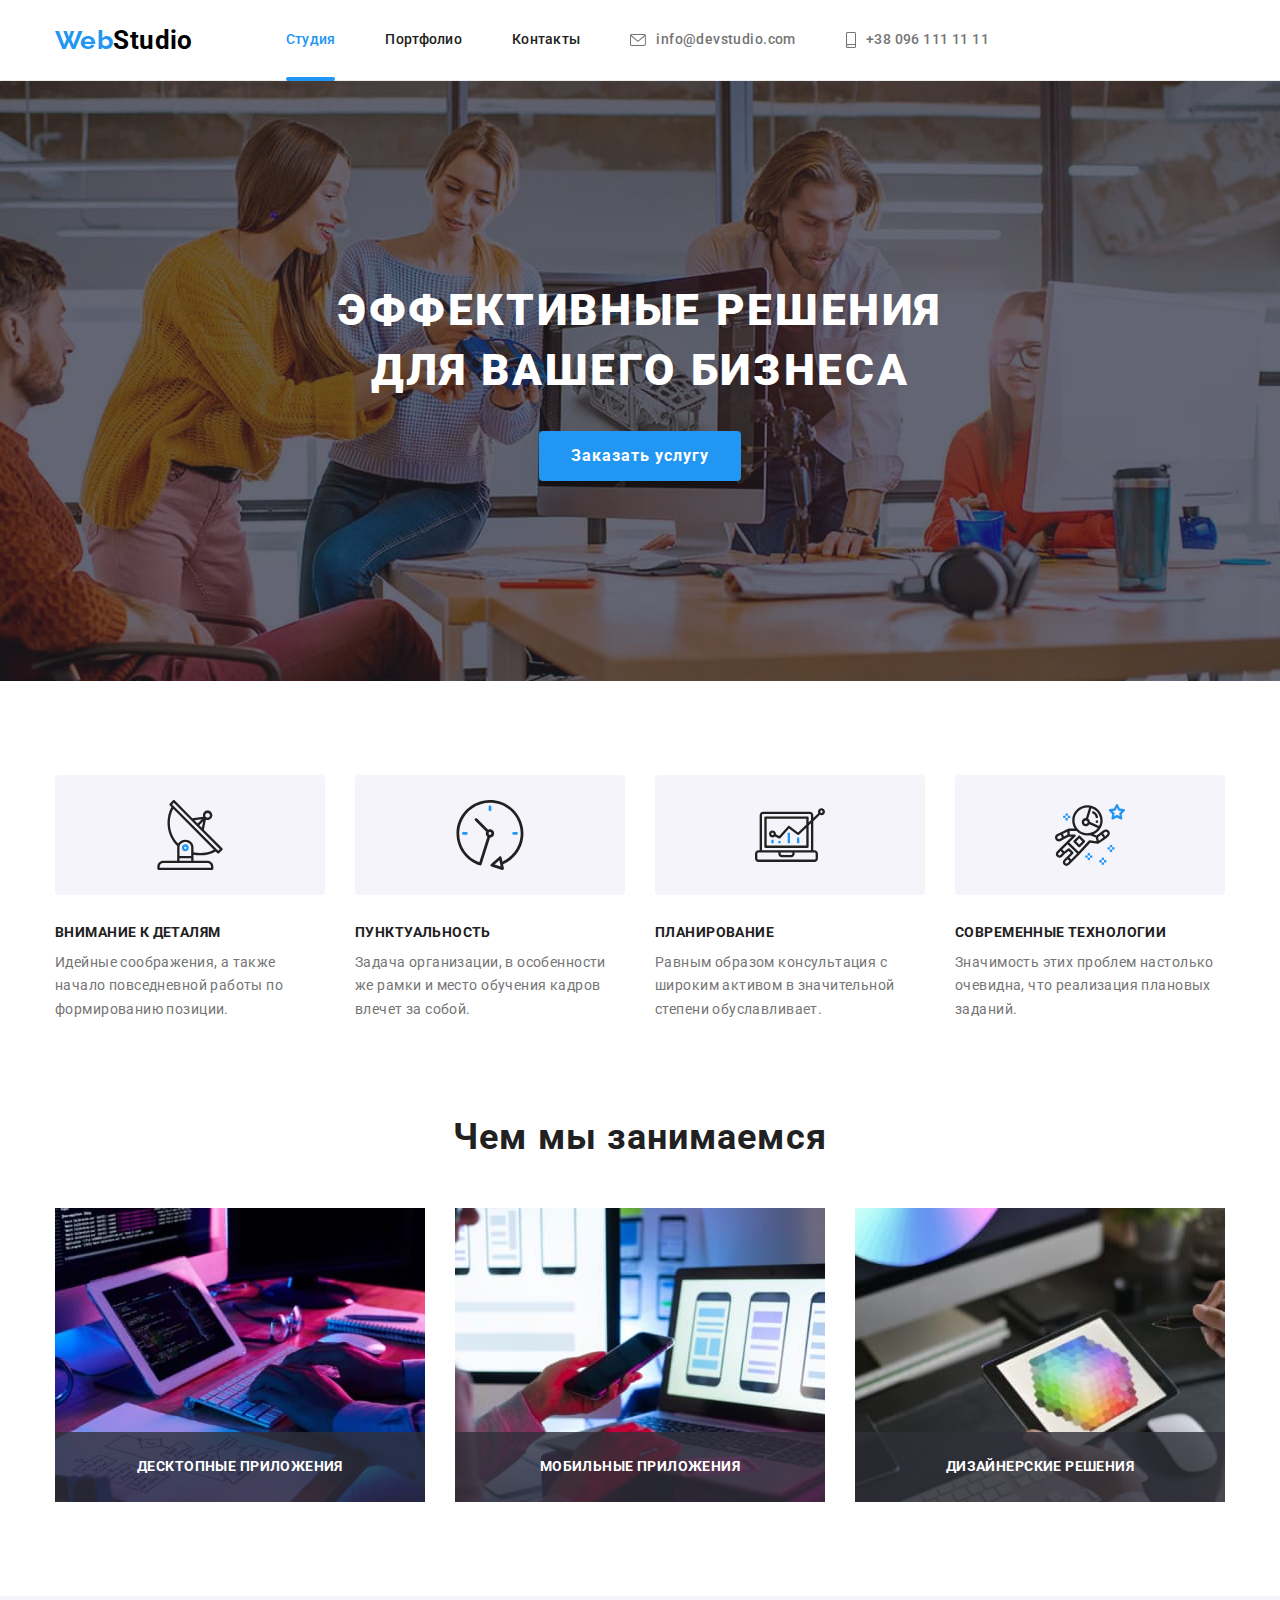
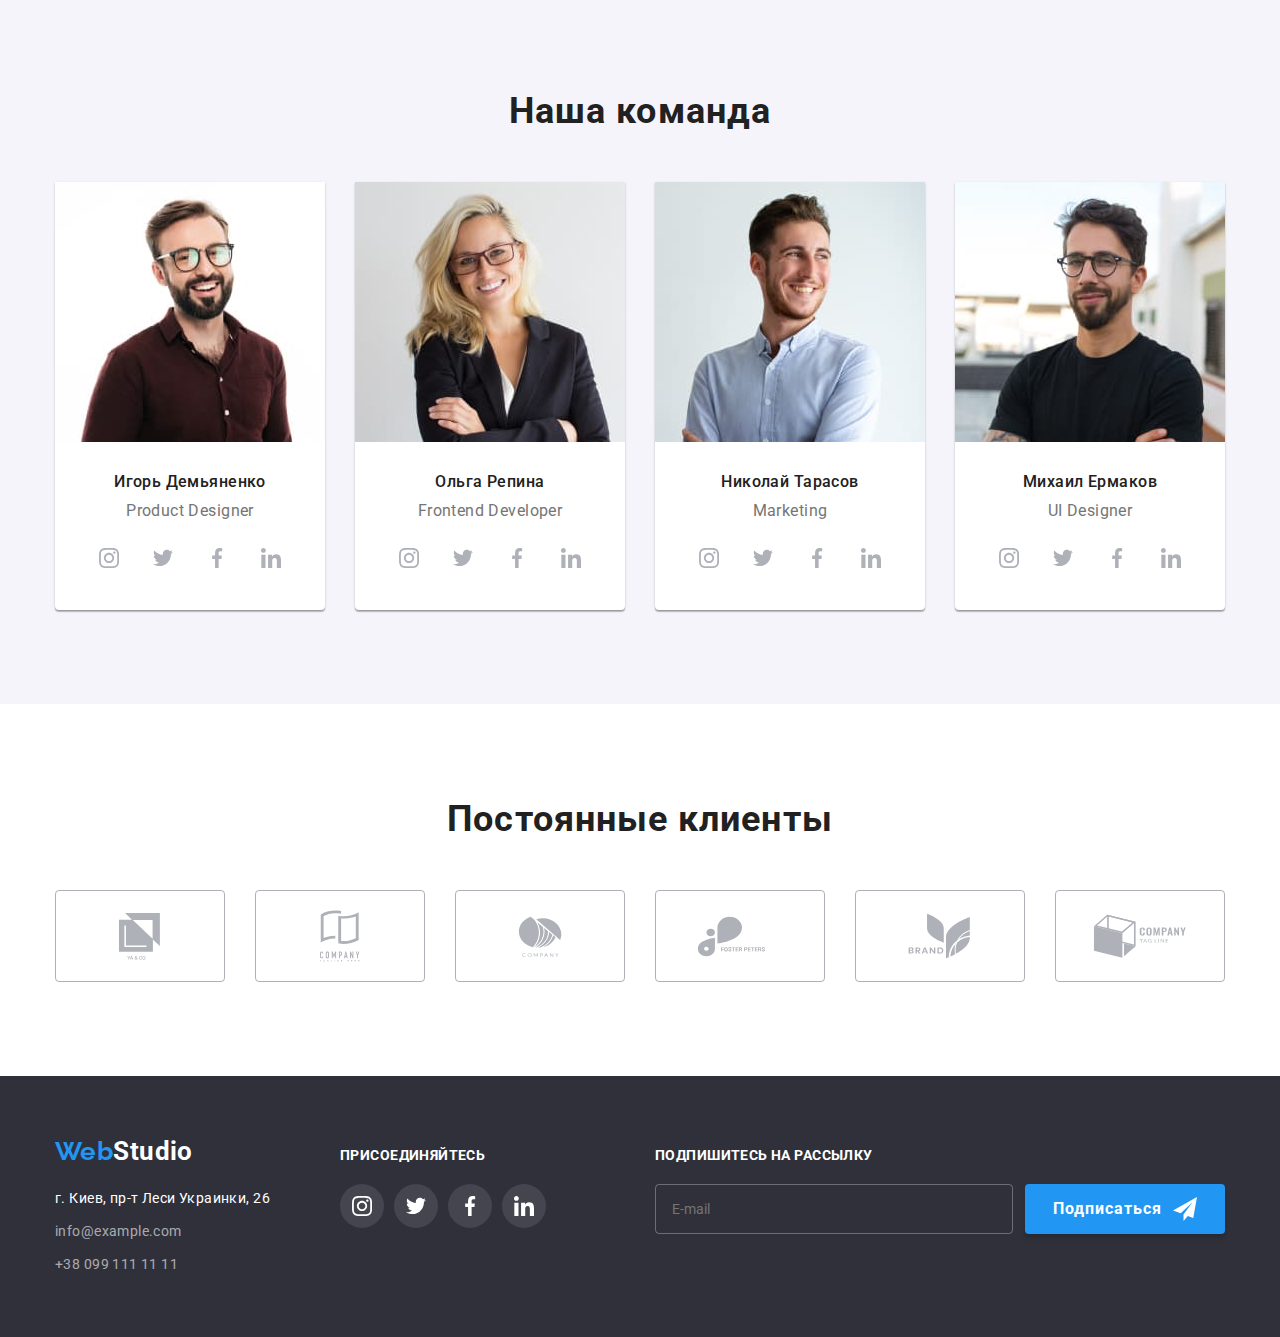
==== index.html @ 1ff0207b "ДЗ8-верстка 1.2" ====
<!DOCTYPE html>
<html lang="ru">
  <head>
    <meta charset="UTF-8" />
    <meta http-equiv="X-UA-Compatible" content="IE=edge" />
    <meta name="viewport" content="width=device-width, initial-scale=1.0" />
    <title>WebStudio</title>
    <link rel="preconnect" href="https://fonts.googleapis.com" />
    <link rel="preconnect" href="https://fonts.gstatic.com" crossorigin />
    <link
      href="https://fonts.googleapis.com/css2?family=Raleway:wght@700&family=Roboto:wght@400;500;700;900&display=swap"
      rel="stylesheet"
    />
    <link
      rel="stylesheet"
      href="https://cdnjs.cloudflare.com/ajax/libs/modern-normalize/1.1.0/modern-normalize.min.css"
    />
    <link rel="stylesheet" href="./css/main.min.css" />
  </head>
  <body>
    <header class="header">
      <div class="container header__container">
        <nav class="nav">
          <a href="" class="logo link header__logo"
            >Web<span class="header__logo--black">Studio</span></a
          >
          <button
            type="button"
            class="btn-menu"
            aria-expanded="false"
            aria-controls="mobile-menu"
            data-menu-button
          >
            <svg
              class="btn-menu__icons"
              width="40"
              height="40"
              aria-label="Переключатель мобильного меню"
            >
              <use href="./images/icon.svg#icon-menu" class="btn-menu__icon-menu"></use>
              <use href="./images/icon.svg#icon-close" class="btn-menu__icon-close"></use>
            </svg>
          </button>
          <div class="menu-container" data-menu id="mobile-menu">
            <ul class="nav__site list">
              <li class="nav__item nav__item--active">
                <a href="" class="nav__link nav__link--active link">Студия</a>
              </li>
              <li class="nav__item">
                <a href="./portfolio.html" class="nav__link link">Портфолио</a>
              </li>
              <li class="nav__item"><a href="" class="nav__link link">Контакты</a></li>
            </ul>
            <div class="menu-container-wrapper">
              <ul class="contacts list">
                <li class="contacts__item">
                  <a href="tel:+380961111111" class="contacts__link link">
                    <svg class="contacts__icon" width="10" height="16">
                      <use href="./images/sprite.svg#icon-smartphone"></use>
                    </svg>
                    +38 096 111 11 11
                  </a>
                </li>
                <li class="contacts__item">
                  <a href="mailto:info@devstudio.com" class="contacts__link link">
                    <svg class="contacts__icon" width="16" height="12">
                      <use href="./images/sprite.svg#icon-envelope"></use>
                    </svg>
                    info@devstudio.com</a
                  >
                </li>
              </ul>

              <ul class="social-network list">
                <li class="social-network__list">
                  <a
                    href=""
                    class="social-network__link link"
                    target="_blank"
                    rel="noreferrer noopener"
                    >Instagram</a
                  >
                </li>
                <li class="social-network__list">
                  <a
                    href=""
                    class="social-network__link link"
                    target="_blank"
                    rel="noreferrer noopener"
                    >Twitter</a
                  >
                </li>
                <li class="social-network__list">
                  <a
                    href=""
                    class="social-network__link link"
                    target="_blank"
                    rel="noreferrer noopener"
                    >Facebook</a
                  >
                </li>
                <li class="social-network__list">
                  <a
                    href=""
                    class="social-network__link link"
                    target="_blank"
                    rel="noreferrer noopener"
                    >LinkedIn</a
                  >
                </li>
              </ul>
            </div>
          </div>
        </nav>
      </div>
    </header>
    <main>
      <section class="hero">
        <div class="container">
          <h1 class="hero__title">
            Эффективные решения <br />
            для вашего бизнеса
          </h1>
          <button type="button" class="btn-page" data-modal-open>Заказать услугу</button>
        </div>
      </section>

      <section class="quality section">
        <div class="container">
          <h2 class="visually-hidden">Наши качества</h2>
          <ul class="quality-menu list flex-box">
            <li class="quality-menu__item">
              <div class="quality-menu__icon">
                <svg width="70" height="70">
                  <use href="./images/sprite.svg#icon-antenna"></use>
                </svg>
              </div>
              <h3 class="quality-menu__title">Внимание к деталям</h3>
              <p>
                Идейные соображения, а также начало повседневной работы по формированию позиции.
              </p>
            </li>
            <li class="quality-menu__item">
              <div class="quality-menu__icon">
                <svg width="70" height="70">
                  <use href="./images/sprite.svg#icon-clock"></use>
                </svg>
              </div>
              <h3 class="quality-menu__title">Пунктуальность</h3>
              <p>
                Задача организации, в особенности же рамки и место обучения кадров влечет за собой.
              </p>
            </li>
            <li class="quality-menu__item">
              <div class="quality-menu__icon">
                <svg width="70" height="70">
                  <use href="./images/sprite.svg#icon-diagram"></use>
                </svg>
              </div>
              <h3 class="quality-menu__title">Планирование</h3>
              <p>
                Равным образом консультация с широким активом в значительной степени обуславливает.
              </p>
            </li>
            <li class="quality-menu__item">
              <div class="quality-menu__icon">
                <svg width="70" height="70">
                  <use href="./images/sprite.svg#icon-astronaut"></use>
                </svg>
              </div>
              <h3 class="quality-menu__title">Современные технологии</h3>
              <p>Значимость этих проблем настолько очевидна, что реализация плановых заданий.</p>
            </li>
          </ul>
        </div>
      </section>

      <section class="work section">
        <div class="container">
          <h2 class="title">Чем мы занимаемся</h2>
          <ul class="work-menu list">
            <li class="work-menu__item">
              <div class="work-menu__overlay">
                <img
                  srcset="
                    ./images/work/work-computer-370.jpg    1x,
                    ./images/work/work-computer-370@2x.jpg 2x
                  "
                  src="./images/work/work-computer.jpg"
                  alt="Работа за компьютером"
                  width="370"
                  height="294"
                />
                <p class="work-menu__text">Десктопные приложения</p>
              </div>
            </li>
            <li class="work-menu__item">
              <div class="work-menu__overlay">
                <img
                  srcset="
                    ./images/work/work-phone-370.jpg    1x,
                    ./images/work/work-phone-370@2x.jpg 2x
                  "
                  src="./images/work/work-phone.jpg"
                  alt="Работа в телефоне"
                  width="370"
                  height="294"
                />
                <p class="work-menu__text">Мобильные приложения</p>
              </div>
            </li>
            <li class="work-menu__item">
              <div class="work-menu__overlay">
                <img
                  srcset="
                    ./images/work/work-tablet-370.jpg    1x,
                    ./images/work/work-tablet-370@2x.jpg 2x
                  "
                  src="./images/work/work-tablet.jpg"
                  alt="Работа на планшете"
                  width="370"
                  height="294"
                />
                <p class="work-menu__text">Дизайнерские решения</p>
              </div>
            </li>
          </ul>
        </div>
      </section>
      <section class="team section">
        <div class="container">
          <h2 class="title">Наша команда</h2>
          <ul class="teammates list">
            <li class="teammates__item">
              <picture>
                <source
                  srcset="
                    ./images/team/desktop/igor-demyanenko.jpg    1x,
                    ./images/team/desktop/igor-demyanenko@2x.jpg 2x
                  "
                  media="(min-width: 1200px)"
                />
                <source
                  srcset="
                    ./images/team/tab/igor-demyanenko-tab.jpg    1x,
                    ./images/team/tab/igor-demyanenko-tab@2x.jpg 2x
                  "
                  media="(min-width: 768px)"
                />
                <img
                  srcset="
                    ./images/team/mob/igor-demyanenko-mob.jpg    1x,
                    ./images/team/mob/igor-demyanenko-mob@2x.jpg 2x
                  "
                  src="./images/team/mob/igor-demyanenko-mob.jpg"
                  alt="Игорь Демьяненко"
                  width="450"
                  height="460"
                />
              </picture>

              <div class="teammates__meta">
                <h3 class="teammates__title">Игорь Демьяненко</h3>
                <p lang="en" class="teammates__text">Product Designer</p>
                <ul class="social list">
                  <li class="social__item">
                    <a href="" class="social__link link" target="_blank" rel="noreferrer noopener"
                      ><svg class="social__icon" aria-label="instagram">
                        <use href="./images/sprite.svg#icon-instagram"></use></svg
                    ></a>
                  </li>
                  <li class="social__item">
                    <a href="" class="social__link link" target="_blank" rel="noreferrer noopener">
                      <svg class="social__icon" aria-label="twitter">
                        <use href="./images/sprite.svg#icon-twitter"></use></svg
                    ></a>
                  </li>
                  <li class="social__item">
                    <a href="" class="social__link link" target="_blank" rel="noreferrer noopener">
                      <svg class="social__icon" aria-label="facebook">
                        <use href="./images/sprite.svg#icon-facebook"></use></svg
                    ></a>
                  </li>
                  <li class="social__item">
                    <a href="" class="social__link link" target="_blank" rel="noreferrer noopener"
                      ><svg class="social__icon" aria-label="linkedin">
                        <use href="./images/sprite.svg#icon-linkedin"></use></svg
                    ></a>
                  </li>
                </ul>
              </div>
            </li>
            <li class="teammates__item">
              <picture>
                <source
                  srcset="
                    ./images/team/desktop/olga-repina.jpg    1x,
                    ./images/team/desktop/olga-repina@2x.jpg 2x
                  "
                  media="(min-width: 1200px)"
                />
                <source
                  srcset="
                    ./images/team/tab/olga-repina-tab.jpg    1x,
                    ./images/team/tab/olga-repina-tab@2x.jpg 2x
                  "
                  media="(min-width: 768px)"
                />

                <img
                  srcset="
                    ./images/team/mob/olga-repina-mob.jpg    1x,
                    ./images/team/mob/olga-repina-mob@2x.jpg 2x
                  "
                  src="./images/team/mob/olga-repina-mob.jpg"
                  alt="Ольга Репина"
                  width="450"
                  height="460"
                />
              </picture>

              <div class="teammates__meta">
                <h3 class="teammates__title">Ольга Репина</h3>
                <p lang="en" class="teammates__text">Frontend Developer</p>
                <ul class="social list">
                  <li class="social__item">
                    <a href="" class="social__link link" target="_blank" rel="noreferrer noopener"
                      ><svg class="social__icon" aria-label="instagram">
                        <use href="./images/sprite.svg#icon-instagram"></use></svg
                    ></a>
                  </li>
                  <li class="social__item">
                    <a href="" class="social__link link" target="_blank" rel="noreferrer noopener">
                      <svg class="social__icon" aria-label="twitter">
                        <use href="./images/sprite.svg#icon-twitter"></use></svg
                    ></a>
                  </li>
                  <li class="social__item">
                    <a href="" class="social__link link" target="_blank" rel="noreferrer noopener">
                      <svg class="social__icon" aria-label="facebook">
                        <use href="./images/sprite.svg#icon-facebook"></use></svg
                    ></a>
                  </li>
                  <li class="social__item">
                    <a href="" class="social__link link" target="_blank" rel="noreferrer noopener"
                      ><svg class="social__icon" aria-label="linkedin">
                        <use href="./images/sprite.svg#icon-linkedin"></use></svg
                    ></a>
                  </li>
                </ul>
              </div>
            </li>
            <li class="teammates__item">
              <picture>
                <source
                  srcset="
                    ./images/team/desktop/nikolay-tarasov.jpg    1x,
                    ./images/team/desktop/nikolay-tarasov@2x.jpg 2x
                  "
                  media="(min-width: 1200px)" />
                <source
                  srcset="
                    ./images/team/tab/nikolay-tarasov-tab.jpg    1x,
                    ./images/team/tab/nikolay-tarasov-tab@2x.jpg 2x
                  "
                  media="(min-width: 768px)" />
                <img
                  srcset="
                    ./images/team/mob/nikolay-tarasov-mob.jpg    1x,
                    ./images/team/mob/nikolay-tarasov-mob@2x.jpg 2x
                  "
                  src="./images/team/mob/nikolay-tarasov-mob.jpg"
                  alt="Николай Тарасов"
                  width="450"
                  height="460"
              /></picture>

              <div class="teammates__meta">
                <h3 class="teammates__title">Николай Тарасов</h3>
                <p lang="en" class="teammates__text">Marketing</p>
                <ul class="social list">
                  <li class="social__item">
                    <a href="" class="social__link link" target="_blank" rel="noreferrer noopener"
                      ><svg class="social__icon" aria-label="instagram">
                        <use href="./images/sprite.svg#icon-instagram"></use></svg
                    ></a>
                  </li>
                  <li class="social__item">
                    <a href="" class="social__link link" target="_blank" rel="noreferrer noopener">
                      <svg class="social__icon" aria-label="twitter">
                        <use href="./images/sprite.svg#icon-twitter"></use></svg
                    ></a>
                  </li>
                  <li class="social__item">
                    <a href="" class="social__link link" target="_blank" rel="noreferrer noopener">
                      <svg class="social__icon" aria-label="facebook">
                        <use href="./images/sprite.svg#icon-facebook"></use></svg
                    ></a>
                  </li>
                  <li class="social__item">
                    <a href="" class="social__link link" target="_blank" rel="noreferrer noopener"
                      ><svg class="social__icon" aria-label="linkedin">
                        <use href="./images/sprite.svg#icon-linkedin"></use></svg
                    ></a>
                  </li>
                </ul>
              </div>
            </li>
            <li class="teammates__item">
              <picture>
                <source
                  srcset="
                    ./images/team/desktop/mikhail-ermakov.jpg    1x,
                    ./images/team/desktop/mikhail-ermakov@2x.jpg 2x
                  "
                  media="(min-width: 1200px)"
                />
                <source
                  srcset="
                    ./images/team/tab/mikhail-ermakov-tab.jpg    1x,
                    ./images/team/tab/mikhail-ermakov-tab@2x.jpg 2x
                  "
                  media="(min-width: 768px)"
                />
                <img
                  srcset="
                    ./images/team/mob/mikhail-ermakov-mob.jpg    1x,
                    ./images/team/mob/mikhail-ermakov-mob@2x.jpg 2x
                  "
                  src="./images/team/mob/mikhail-ermakov-mob.jpg"
                  alt="Михаил Ермаков"
                  width="450"
                  height="460"
                />
              </picture>

              <div class="teammates__meta">
                <h3 class="teammates__title">Михаил Ермаков</h3>
                <p lang="en" class="teammates__text">UI Designer</p>
                <ul class="social list">
                  <li class="social__item">
                    <a href="" class="social__link link" target="_blank" rel="noreferrer noopener"
                      ><svg class="social__icon" aria-label="instagram">
                        <use href="./images/sprite.svg#icon-instagram"></use></svg
                    ></a>
                  </li>
                  <li class="social__item">
                    <a href="" class="social__link link" target="_blank" rel="noreferrer noopener">
                      <svg class="social__icon" aria-label="twitter">
                        <use href="./images/sprite.svg#icon-twitter"></use></svg
                    ></a>
                  </li>
                  <li class="social__item">
                    <a href="" class="social__link link" target="_blank" rel="noreferrer noopener">
                      <svg class="social__icon" aria-label="facebook">
                        <use href="./images/sprite.svg#icon-facebook"></use></svg
                    ></a>
                  </li>
                  <li class="social__item">
                    <a href="" class="social__link link" target="_blank" rel="noreferrer noopener"
                      ><svg class="social__icon" aria-label="linkedin">
                        <use href="./images/sprite.svg#icon-linkedin"></use></svg
                    ></a>
                  </li>
                </ul>
              </div>
            </li>
          </ul>
        </div>
      </section>
      <section class="clients section">
        <div class="container">
          <h2 class="title">Постоянные клиенты</h2>
          <ul class="clients-menu list">
            <li class="clients-menu__item">
              <a href="" class="clients-menu__link link" target="_blank" rel="noreferrer noopener">
                <svg class="clients-menu__icon" width="41" height="47">
                  <use href="./images/sprite.svg#icon-client-1"></use>
                </svg>
              </a>
            </li>
            <li class="clients-menu__item">
              <a href="" class="clients-menu__link link" target="_blank" rel="noreferrer noopener">
                <svg class="clients-menu__icon" width="40" height="52">
                  <use href="./images/sprite.svg#icon-client-2"></use>
                </svg>
              </a>
            </li>
            <li class="clients-menu__item">
              <a href="" class="clients-menu__link link" target="_blank" rel="noreferrer noopener">
                <svg class="clients-menu__icon" width="44" height="41">
                  <use href="./images/sprite.svg#icon-client-3"></use>
                </svg>
              </a>
            </li>
            <li class="clients-menu__item">
              <a href="" class="clients-menu__link link" target="_blank" rel="noreferrer noopener">
                <svg class="clients-menu__icon" width="85" height="41">
                  <use href="./images/sprite.svg#icon-client-4"></use>
                </svg>
              </a>
            </li>
            <li class="clients-menu__item">
              <a href="" class="clients-menu__link link" target="_blank" rel="noreferrer noopener">
                <svg class="clients-menu__icon" width="63" height="46">
                  <use href="./images/sprite.svg#icon-client-5"></use>
                </svg>
              </a>
            </li>
            <li class="clients-menu__item">
              <a href="" class="clients-menu__link link" target="_blank" rel="noreferrer noopener">
                <svg class="clients-menu__icon" width="94" height="44">
                  <use href="./images/sprite.svg#icon-client-6"></use>
                </svg>
              </a>
            </li>
          </ul>
        </div>
      </section>
    </main>
    <footer class="footer">
      <div class="container footer__container">
        <div class="footer__item">
          <a href="" class="logo link footer__logo"
            >Web<span class="footer__logo--white">Studio</span></a
          >
          <address class="address">
            <p class="address__text">г. Киев, пр-т Леси Украинки, 26</p>
            <ul class="list address__contacts">
              <li class="address__item">
                <a href="mailto:info@example.com" class="address__link link">info@example.com</a>
              </li>
              <li class="address__item">
                <a href="tel:+380991111111" class="address__link link">+38 099 111 11 11</a>
              </li>
            </ul>
          </address>
        </div>
        <div class="footer__item">
          <strong class="footer__title">присоединяйтесь</strong>
          <ul class="social list">
            <li class="social__item">
              <a
                href=""
                class="social__link link footer__link"
                target="_blank"
                rel="noreferrer noopener"
                ><svg class="social__icon footer__icon" aria-label="instagram">
                  <use href="./images/sprite.svg#icon-instagram"></use></svg
              ></a>
            </li>
            <li class="social__item">
              <a
                href=""
                class="social__link link footer__link"
                target="_blank"
                rel="noreferrer noopener"
              >
                <svg class="social__icon footer__icon" aria-label="twitter">
                  <use href="./images/sprite.svg#icon-twitter"></use></svg
              ></a>
            </li>
            <li class="social__item">
              <a
                href=""
                class="social__link link footer__link"
                target="_blank"
                rel="noreferrer noopener"
              >
                <svg class="social__icon footer__icon" aria-label="facebook">
                  <use href="./images/sprite.svg#icon-facebook"></use></svg
              ></a>
            </li>
            <li class="social__item">
              <a
                href=""
                class="social__link link footer__link"
                target="_blank"
                rel="noreferrer noopener"
                ><svg class="social__icon footer__icon" aria-label="linkedin">
                  <use href="./images/sprite.svg#icon-linkedin"></use></svg
              ></a>
            </li>
          </ul>
        </div>
        <div class="footer__item mailing">
          <b class="mailing__title">Подпишитесь на рассылку</b>
          <form class="mailing-form">
            <input
              type="email"
              name="mailing-email"
              placeholder="E-mail"
              class="mailing-form__input"
            />
            <button type="submit" class="btn-page mailing-form__btn">
              Подписаться
              <svg width="24" height="24" class="mailing-form__icon">
                <use href="./images/icon.svg#icon-send"></use>
              </svg>
            </button>
          </form>
        </div>
      </div>
    </footer>
    <div class="backdrop is-hidden" data-modal>
      <div class="modal">
        <button type="button" class="modal__button" data-modal-close>
          <svg class="modal__icon" width="18" height="18">
            <use href="./images/sprite.svg#icon-close-black"></use>
          </svg>
        </button>

        <p class="modal__title">Оставьте свои данные, мы вам перезвоним</p>
        <form class="modal-form">
          <div class="modal-group modal-form__group">
            <label class="modal-group__field">
              <span class="modal-group__label">Имя</span>
              <span class="modal-group__overlay">
                <input type="text" class="modal-group__input" name="user-name" placeholder=" " />
                <svg class="modal-group__icon">
                  <use href="./images/icon.svg#icon-person"></use>
                </svg>
              </span>
            </label>
          </div>

          <div class="modal-group modal-form__group">
            <label class="modal-group__field">
              <span class="modal-group__label">Телефон</span>
              <span class="modal-group__overlay">
                <input type="tel" class="modal-group__input" name="user-phone" placeholder=" " />
                <svg class="modal-group__icon">
                  <use href="./images/icon.svg#icon-phone"></use>
                </svg>
              </span>
            </label>
          </div>

          <div class="modal-group modal-form__group">
            <label class="modal-group__field">
              <span class="modal-group__label">Почта</span>
              <span class="modal-group__overlay">
                <input type="email" class="modal-group__input" name="user-email" placeholder=" " />
                <svg class="modal-group__icon">
                  <use href="./images/icon.svg#icon-email"></use>
                </svg>
              </span>
            </label>
          </div>

          <div class="modal-group modal-form__group">
            <label class="modal-group__field">
              <span class="modal-group__label">Комментарий</span>
              <textarea
                name="user-comment"
                placeholder="Введите текст"
                class="modal-group__input modal-group__input--comment"
              ></textarea>
            </label>
          </div>

          <div class="modal-group agreement modal-form__group">
            <label class="agreement__field">
              <input type="checkbox" name="agreement" class="agreement__checkbox" />
              <span class="agreement__check">
                <svg class="agreement__icon">
                  <use href="./images/icon.svg#icon-chek-mark"></use>
                </svg>
              </span>
              <span class="agreement__text"
                >Соглашаюсь с рассылкой и принимаю
                <a href="" class="agreement__link" target="_blank" rel="noreferrer noopener"
                  >Условия договора</a
                ></span
              >
            </label>
          </div>

          <button type="submit" class="btn-page modal-form__btn">Отправить</button>
        </form>
      </div>
    </div>
    <script src="./js/mobile-menu.js"></script>
    <script src="./js/modal.js"></script>
  </body>
</html>
---- css/main.min.css ----
h1,h2,h3,h4,h5,h6,p,ul{margin:0;padding:0}body{background-color:#fff;color:#757575;font-family:"Roboto",sans-serif;font-size:14px;line-height:1.7;letter-spacing:.03em}body.modal-open{overflow:hidden}img{display:block;max-width:100%;height:auto}.link{text-decoration:none}.list{list-style:none}.visually-hidden{position:absolute;clip:rect(0 0 0 0);width:1px;height:1px;margin:-1px}.clients-menu__link,.quality-menu__icon,.contacts__link,.nav,.social__link,.btn-page{display:flex;align-items:center}.logo{font-family:Raleway;font-weight:700;font-size:26px;line-height:1.19;color:#2196f3;transition:color 250ms cubic-bezier(0.4, 0, 0.2, 1)}.btn-page{margin-left:auto;margin-right:auto;justify-content:space-between;border-style:none;border-radius:4px;min-width:200px;font-weight:700;font-size:16px;line-height:1.88;letter-spacing:.06em;color:#fff;background-color:#2196f3;cursor:pointer;box-shadow:0px 4px 4px rgba(0,0,0,.15);transition:color 250ms cubic-bezier(0.4, 0, 0.2, 1),background-color 250ms cubic-bezier(0.4, 0, 0.2, 1)}.btn-page:hover,.btn-page:focus{color:#212121;background-color:#f5f4fa}.container{margin:0 auto;padding-left:15px;padding-right:15px}@media screen and (min-width: 480px){.container{width:480px}}@media screen and (min-width: 768px){.container{width:768px}}@media screen and (min-width: 1200px){.container{width:1200px}}.section{padding-top:60px;padding-bottom:60px}@media screen and (min-width: 1200px){.section{padding-top:94px;padding-bottom:94px}}.title{margin-bottom:30px;font-weight:700;font-size:28px;line-height:1.18;text-align:center;letter-spacing:.03em;color:#212121}@media screen and (min-width: 1200px){.title{margin-bottom:50px;font-size:36px;line-height:1.17}}.social{display:flex;justify-content:center}.social__item{width:44px;height:44px}.social__item:not(:last-child){margin-right:10px}.social__link{justify-content:center;width:100%;height:100%;border-radius:50%;background-color:#fff;transition:background-color 250ms cubic-bezier(0.4, 0, 0.2, 1)}.social__link:hover,.social__link:focus{background-color:#2196f3}.social__icon{width:20px;height:20px;fill:#afb1b8;transition:fill 250ms cubic-bezier(0.4, 0, 0.2, 1)}.social__link:hover .social__icon,.social__link:focus .social__icon{fill:#fff}.backdrop{position:fixed;top:0;left:0;right:0;bottom:0;padding:94px 15px;overflow:auto;background-color:rgba(0,0,0,.2);opacity:1;z-index:3;transition:opacity 250ms cubic-bezier(0.4, 0, 0.2, 1),visibility 250ms cubic-bezier(0.4, 0, 0.2, 1)}.backdrop.is-hidden{visibility:hidden;opacity:0;pointer-events:none}.backdrop.is-hidden .modal{opacity:0;transform:translate(-50%, -50%),scale(0.1)}.modal{position:relative;padding:40px;background-color:#fff;box-shadow:0px 1px 3px rgba(0,0,0,.12),0px 1px 1px rgba(0,0,0,.14),0px 2px 1px rgba(0,0,0,.2);border-radius:4px;opacity:1;transform:scale(1);transition:transform 250ms cubic-bezier(0.4, 0, 0.2, 1),opacity 250ms cubic-bezier(0.4, 0, 0.2, 1)}@media screen and (min-width: 768px){.modal{position:absolute;top:50%;left:50%;max-width:450px;width:100%;height:auto;max-height:100%;transform:translate(-50%, -50%);overflow-y:auto}}@media screen and (min-width: 1200px){.modal{max-width:528px}}.modal__button{z-index:4;position:absolute;top:8px;right:8px;width:30px;height:30px;border-radius:50%;padding:0;display:flex;align-items:center;justify-content:center;border-style:none;border:1px solid rgba(0,0,0,.1);background-color:#fff;font-weight:700;cursor:pointer;transition:background-color 250ms cubic-bezier(0.4, 0, 0.2, 1)}.modal__icon{transition:fill 250ms cubic-bezier(0.4, 0, 0.2, 1)}.modal__button:hover .modal__icon,.modal__button:focus .modal__icon{fill:#2196f3}.modal__title{font-weight:700;font-size:20px;line-height:1.15;color:#212121;margin-bottom:12px;text-align:center}.header{position:relative;border-bottom:1px solid #ececec}@media screen and (min-width: 768px){.header__logo{margin-right:88px}}@media screen and (min-width: 1200px){.header__logo{margin-right:93px}}.header__logo--black{color:#000;font-family:"Roboto",sans-serif;transition:color 250ms cubic-bezier(0.4, 0, 0.2, 1)}.header__logo:hover .header__logo--black,.header__logo:focus .header__logo--black{color:#2196f3}.btn-menu{margin-top:10px;margin-bottom:10px;margin-left:auto;z-index:3;display:inline-flex;border-style:none;padding:0;cursor:pointer;background-color:transparent}@media screen and (min-width: 768px){.btn-menu{display:none}}.btn-menu.is-open .btn-menu__icon-close{display:block}.btn-menu__icons{transition:fill 250ms cubic-bezier(0.4, 0, 0.2, 1)}.btn-menu:hover .btn-menu__icons,.btn-menu:focus .btn-menu__icons{fill:#2196f3}.btn-menu__icon-close{display:none}.btn-menu.is-open .btn-menu__icon-close{display:block}.btn-menu.is-open .btn-menu__icon-menu{display:none;fill:#000}@media screen and (max-width: 767px){.menu-container{display:flex;flex-direction:column;justify-content:space-between;visibility:hidden;opacity:0;pointer-events:none;position:absolute;top:0;left:0;width:100vw;height:100vh;padding:48px 40px;z-index:2;background-color:#fff;transform:translateY(-100%);transition:opacity 250ms cubic-bezier(0.4, 0, 0.2, 1),transform 250ms cubic-bezier(0.4, 0, 0.2, 1)}.menu-container.is-open{visibility:visible;opacity:1;pointer-events:visible;transform:translateY(0)}}@media screen and (min-width: 768px){.menu-container{display:flex;align-items:center}}@media screen and (min-width: 768px){.nav__site{display:flex;align-items:center}}@media screen and (max-width: 767px){.nav__item:not(:last-child){margin-bottom:32px}.menu-container.is-open .nav__item{transform:translateX(-100%);-webkit-animation:slideRight 250ms forwards;animation:slideRight 250ms forwards;-webkit-animation-delay:350ms;animation-delay:350ms}.menu-container.is-open .nav__item:nth-child(2){-webkit-animation-delay:450ms;animation-delay:450ms}.menu-container.is-open .nav__item:last-child{-webkit-animation-delay:550ms;animation-delay:550ms}}@-webkit-keyframes slideRight{0%{transform:translateX(-100%)}100%{transform:translateX(0)}}@keyframes slideRight{0%{transform:translateX(-100%)}100%{transform:translateX(0)}}@media screen and (min-width: 768px){.nav__item:not(last-child){margin-right:50px}}.nav__link{display:block;font-weight:500;font-size:40px;line-height:1.18;letter-spacing:.02em;color:#212121;transition:color 250ms cubic-bezier(0.4, 0, 0.2, 1)}.nav__link:hover,.nav__link:focus{color:#2196f3}@media screen and (min-width: 768px){.nav__link{padding-top:32px;padding-bottom:32px;font-size:14px;line-height:1.14}}.nav__link--active{color:#2196f3}@media screen and (min-width: 768px){.nav__item--active{position:relative}.nav__item--active::after{position:absolute;content:"";bottom:-1px;left:0;display:block;width:100%;height:4px;background-color:#2196f3;border-radius:2px}}@media screen and (max-width: 767px){.contacts{margin-bottom:64px}}@media screen and (min-width: 768px){.contacts{display:flex;flex-direction:column-reverse;margin-left:auto}}@media screen and (min-width: 1200px){.contacts{flex-direction:row-reverse}}@media screen and (max-width: 767px){.contacts__item:not(:last-child){margin-bottom:32px}}@media screen and (min-width: 768px)and (max-width: 1199px){.contacts__item:not(:first-child){margin-bottom:10px}}@media screen and (min-width: 1200px){.contacts__item:not(:first-child){margin-right:50px}}.contacts__link{font-family:Roboto;font-style:normal;font-weight:500;font-size:24px;line-height:1.17;color:inherit;fill:currentColor;transition:color 250ms cubic-bezier(0.4, 0, 0.2, 1)}.contacts__link:hover,.contacts__link:focus{color:#2196f3}@media screen and (min-width: 372px)and (max-width: 767px){.contacts__item:first-child .contacts__link{font-size:34px}}@media screen and (min-width: 768px){.contacts__link{font-size:12px}}@media screen and (min-width: 1200px){.contacts__link{font-size:14px;line-height:1.14}}.contacts__icon{display:none}@media screen and (min-width: 768px){.contacts__icon{display:block;margin-right:8px}}@media screen and (min-width: 1200px){.contacts__icon{display:block;margin-right:10px}}.social-network{display:flex;flex-wrap:wrap}@media screen and (min-width: 768px){.social-network{display:none}}.social-network__list{position:relative}.social-network__list:not(:last-child){margin-right:20px}@media screen and (min-width: 366px){.social-network__list:not(:last-child):after{position:absolute;top:0;right:-10px;content:"";display:block;width:1px;height:22px;background-color:rgba(33,33,33,.2)}}.social-network__link{display:block;font-weight:500;font-size:18px;line-height:1.22;letter-spacing:.02em;color:#2196f3;transition:color 250ms cubic-bezier(0.4, 0, 0.2, 1)}.social-network__link:hover,.social-network__link:focus{color:#757575}.hero{max-width:100%;padding-top:118px;padding-bottom:118px;margin-left:auto;margin-right:auto;background-image:linear-gradient(to right, rgba(47, 48, 58, 0.4), rgba(47, 48, 58, 0.4)),url(../images/hero-bg/hero-bg-480.jpg);background-repeat:no-repeat;background-position:center;background-size:cover;background-color:#c4c4c4;text-align:center}@media(min-device-pixel-ratio: 2),(-webkit-min-device-pixel-ratio: 2),(min-resolution: 192dpi),(min-resolution: 2dppx){.hero{background-image:linear-gradient(to right, rgba(47, 48, 58, 0.4), rgba(47, 48, 58, 0.4)),url(../images/hero-bg/hero-bg-480@2x.jpg)}}@media screen and (min-width: 480px){.hero{background-image:linear-gradient(to right, rgba(47, 48, 58, 0.4), rgba(47, 48, 58, 0.4)),url(../images/hero-bg/hero-bg-768.jpg)}}@media screen and (min-width: 480px)and (min-device-pixel-ratio: 2),screen and (min-width: 480px)and (-webkit-min-device-pixel-ratio: 2),screen and (min-width: 480px)and (min-resolution: 192dpi),screen and (min-width: 480px)and (min-resolution: 2dppx){.hero{background-image:linear-gradient(to right, rgba(47, 48, 58, 0.4), rgba(47, 48, 58, 0.4)),url(../images/hero-bg/hero-bg-768@2x.jpg)}}@media screen and (min-width: 768px){.hero{background-image:linear-gradient(to right, rgba(47, 48, 58, 0.4), rgba(47, 48, 58, 0.4)),url(../images/hero-bg/hero-bg-1600.jpg)}}@media screen and (min-width: 768px)and (min-device-pixel-ratio: 2),screen and (min-width: 768px)and (-webkit-min-device-pixel-ratio: 2),screen and (min-width: 768px)and (min-resolution: 192dpi),screen and (min-width: 768px)and (min-resolution: 2dppx){.hero{background-image:linear-gradient(to right, rgba(47, 48, 58, 0.4), rgba(47, 48, 58, 0.4)),url(../images/hero-bg/hero-bg-1600@2x.jpg)}}@media screen and (min-width: 1200px){.hero{padding-top:200px;padding-bottom:200px}}.hero .btn-page{padding:10px 32px}.hero__title{margin-bottom:30px;font-weight:900;font-size:20px;line-height:1.62;letter-spacing:.06em;text-transform:uppercase;color:#fff}@media screen and (min-width: 480px){.hero__title{font-size:26px}}@media screen and (min-width: 1200px){.hero__title{font-size:44px;line-height:1.36}}@media screen and (min-width: 768px){.quality-menu{display:flex;flex-wrap:wrap;margin-top:-30px;margin-left:-30px}}@media screen and (min-width: 768px){.quality-menu__item{width:calc((100% / 2) - 30px);margin-top:30px;margin-left:30px}}@media screen and (min-width: 1200px){.quality-menu__item{width:calc((100% / 4) - 30px);margin-top:30px;margin-left:30px}}@media screen and (max-width: 767px){.quality-menu__item:not(:last-child){margin-bottom:30px}}.quality-menu__icon{margin-bottom:30px;justify-content:center;padding-top:25px;padding-bottom:25px;background-color:#f5f4fa;border-radius:4px}.quality-menu__title{margin-bottom:10px;font-size:14px;font-weight:700;line-height:1.14;text-transform:uppercase;color:#212121}@media screen and (max-width: 767px){.quality-menu__title{text-align:center}}.work{padding-top:0}@media screen and (max-width: 1199px){.work{display:none}}.work-menu{display:flex;flex-wrap:wrap;margin-top:-30px;margin-left:-30px}.work-menu__item{width:calc((100% / 3) - 30px);margin-top:30px;margin-left:30px}.work-menu__overlay{position:relative}.work-menu__text{position:absolute;bottom:0;left:0;right:0;padding-top:27px;padding-bottom:27px;font-weight:700;line-height:1.14;text-align:center;text-transform:uppercase;background:rgba(47,48,58,.8);color:#fff}.team{background-color:#f5f4fa}@media screen and (min-width: 768px){.teammates{display:flex;flex-wrap:wrap;margin-top:-30px;margin-left:-30px}}.teammates__item{background-color:#fff;box-shadow:0px 1px 3px rgba(0,0,0,.12),0px 1px 1px rgba(0,0,0,.14),0px 2px 1px rgba(0,0,0,.2);border-radius:0px 0px 4px 4px}@media screen and (min-width: 768px){.teammates__item{width:calc((100% / 2) - 30px);margin-top:30px;margin-left:30px}}@media screen and (min-width: 1200px){.teammates__item{width:calc((100% / 4) - 30px);margin-top:30px;margin-left:30px}}@media screen and (max-width: 767px){.teammates__item:not(:last-child){margin-bottom:30px}}.teammates__meta{padding-top:30px;padding-bottom:30px;text-align:center}.teammates__title{margin-bottom:10px;font-weight:500;font-size:16px;line-height:1.19;color:#212121}.teammates__text{margin-bottom:16px;font-size:16px;line-height:1.19;text-align:center}.clients-menu{display:flex;flex-wrap:wrap;margin-top:-30px;margin-left:-30px}.clients-menu__item{width:calc((100% / 2) - 30px);margin-top:30px;margin-left:30px;height:92px}@media screen and (min-width: 768px){.clients-menu__item{width:calc((100% / 3) - 30px);margin-top:30px;margin-left:30px}}@media screen and (min-width: 1200px){.clients-menu__item{width:calc((100% / 6) - 30px);margin-top:30px;margin-left:30px}}.clients-menu__link{justify-content:center;width:100%;height:100%;border:1px solid #afb1b8;border-radius:4px;transition:border-color 250ms cubic-bezier(0.4, 0, 0.2, 1)}.clients-menu__link:hover,.clients-menu__link:focus{border-color:#2196f3}.clients-menu__icon{fill:#afb1b8;transition:fill 250ms cubic-bezier(0.4, 0, 0.2, 1)}.clients-menu__link:hover .clients-menu__icon,.clients-menu__link:focus .clients-menu__icon{fill:#2196f3}.footer{padding-top:60px;padding-bottom:60px;background-color:#2f303a}@media screen and (max-width: 1199px){.footer__container{text-align:center}}@media screen and (min-width: 768px){.footer__container{display:flex;flex-wrap:wrap;align-items:baseline;justify-content:space-around}}@media screen and (max-width: 1199px){.footer__item:not(:last-child){margin-bottom:60px}}@media screen and (min-width: 1200px){.footer__item:first-child{margin-right:70px}}@media screen and (min-width: 1200px){.footer__item:last-child{margin-left:auto}}.footer__logo{display:block;margin-bottom:20px}.footer__logo:hover,.footer__logo:focus{color:#fff}.footer__logo--white{font-family:"Roboto",sans-serif;color:#fff}.address__text{margin-bottom:9px;font-style:normal;color:#fff}.address__contacts{flex-direction:column}.address__contacts>.address__item:not(:last-child){margin-bottom:9px}.address__link{font-style:normal;color:rgba(255,255,255,.6);transition:color 250ms cubic-bezier(0.4, 0, 0.2, 1)}.address__link:hover,.address__link:focus{color:#2196f3}.footer__title{display:inline-block;margin-bottom:20px;font-weight:700;font-size:14px;line-height:1.14;text-transform:uppercase;color:#fff}.footer__link{background-color:rgba(255,255,255,.1);transition:background-color 250ms cubic-bezier(0.4, 0, 0.2, 1)}.footer__icon{fill:#fff;transition:fill 250ms cubic-bezier(0.4, 0, 0.2, 1)}.mailing__title{display:inline-block;margin-bottom:20px;font-weight:700;font-size:14px;line-height:1.14;text-transform:uppercase;color:#fff}@media screen and (min-width: 1200px){.mailing-form{display:flex}}.mailing-form__input{width:90%;height:50px;padding:15px 16px;border:1px solid rgba(255,255,255,.3);box-sizing:border-box;border-radius:4px;background-color:transparent;color:#fff;transition:border 250ms cubic-bezier(0.4, 0, 0.2, 1)}.mailing-form__input:hover,.mailing-form__input:focus{outline:none;border-color:#2196f3}@media screen and (max-width: 1199px){.mailing-form__input{margin-bottom:20px}}@media screen and (min-width: 480px){.mailing-form__input{width:450px}}@media screen and (min-width: 1200px){.mailing-form__input{width:358px;margin-right:12px}}.mailing-form__btn{padding:10px 28px}.mailing-form__icon{fill:#fff;transition:fill 250ms cubic-bezier(0.4, 0, 0.2, 1)}.mailing-form__btn:hover .mailing-form__icon,.mailing-form__btn:focus .mailing-form__icon{fill:#2196f3}.portfolio__filter{display:flex;margin-bottom:40px;flex-wrap:wrap}@media screen and (min-width: 768px){.portfolio__filter{justify-content:center;margin-bottom:30px}}@media screen and (min-width: 1200px){.portfolio__filter{justify-content:center;margin-bottom:50px}}@media screen and (max-width: 767px){.filter__item:nth-child(-n+3){margin-bottom:15px}}.filter__item:not(:last-child){margin-right:8px}.filter__button{border-style:none;border-radius:4px;padding:6px 22px;cursor:pointer;color:#212121;background-color:#f5f4fa;font-weight:500;font-size:16px;line-height:1.63;transition:color 250ms cubic-bezier(0.4, 0, 0.2, 1),background-color 250ms cubic-bezier(0.4, 0, 0.2, 1),box-shadow 250ms cubic-bezier(0.4, 0, 0.2, 1)}.filter__button:hover,.filter__button:focus{color:#fff;background-color:#2196f3;box-shadow:0px 3px 1px rgba(0,0,0,.1),0px 1px 2px rgba(0,0,0,.08),0px 2px 2px rgba(0,0,0,.12)}.filter__button--active{color:#fff;background-color:#2196f3;transition:color 250ms cubic-bezier(0.4, 0, 0.2, 1),background-color 250ms cubic-bezier(0.4, 0, 0.2, 1),box-shadow 250ms cubic-bezier(0.4, 0, 0.2, 1)}@media screen and (min-width: 768px){.projects{display:flex;flex-wrap:wrap;margin-top:-30px;margin-left:-30px}}@media screen and (min-width: 768px){.projects__item{width:calc((100% / 2) - 30px);margin-top:30px;margin-left:30px}}@media screen and (min-width: 1200px){.projects__item{width:calc((100% / 3) - 30px);margin-top:30px;margin-left:30px}}.projects__item:not(:last-child){margin-bottom:30px}.projects__link{display:block;transition:box-shadow 250ms cubic-bezier(0.4, 0, 0.2, 1)}.projects__link:hover,.projects__link:focus{box-shadow:0px 1px 1px rgba(0,0,0,.12),0px 4px 4px rgba(0,0,0,.06),1px 4px 6px rgba(0,0,0,.16)}@media screen and (min-width: 768px){.projects__link{height:100%;display:flex;flex-direction:column}}.projects__meta{flex-grow:1;padding:20px 24px;border-right:1px solid #eee;border-bottom:1px solid #eee;border-left:1px solid #eee}.projects__title{margin-bottom:4px;font-weight:700;font-size:18px;line-height:2;letter-spacing:.06em;color:#212121}.projects__text{font-size:16px;line-height:1.88;color:#757575}.projects__overlay{position:relative;overflow:hidden}.projects__overlay-text{position:absolute;top:0;left:0;width:100%;height:100%;padding:77px 24px;font-size:18px;line-height:1.56;color:#fff;background-color:rgba(33,150,243,.9);transform:translateY(100%);transition:transform 250ms cubic-bezier(0.4, 0, 0.2, 1)}.projects__link:hover .projects__overlay-text,.projects__link:focus .projects__overlay-text{transform:translateY(0)}@media screen and (max-width: 479px){.projects__overlay-text{font-size:12px;line-height:1.75}}@media screen and (min-width: 786px){.projects__overlay-text{padding:49px 24px}}@media screen and (min-width: 1200px){.projects__overlay-text{padding:63px 24px}}.modal-form__group{margin-bottom:10px}.modal-form__group:nth-last-of-type(2){margin-bottom:20px}.modal-form__group:last-of-type{margin-bottom:30px}.modal-group__field{margin-bottom:10px}.modal-group__label{font-size:12px;line-height:1.17;letter-spacing:.01em}.modal-group__overlay{position:relative;display:block}.modal-group__input{width:100%;height:40px;padding:11px 12px 11px 42px;border:1px solid rgba(33,33,33,.2);border-radius:4px;transition:border 250ms cubic-bezier(0.4, 0, 0.2, 1)}.modal-group__input:not(:-moz-placeholder-shown){border-color:#2196f3;outline:none}.modal-group__input:not(:-ms-input-placeholder){border-color:#2196f3;outline:none}.modal-group__input:focus,.modal-group__input:hover,.modal-group__input:not(:placeholder-shown){border-color:#2196f3;outline:none}.modal-group__icon{width:18px;height:18px;position:absolute;top:50%;left:12px;transform:translateY(-50%);transition:fill 250ms cubic-bezier(0.4, 0, 0.2, 1)}.modal-group__input:not(:-moz-placeholder-shown)+.modal-group__icon{fill:#2196f3}.modal-group__input:not(:-ms-input-placeholder)+.modal-group__icon{fill:#2196f3}.modal-group__input:focus+.modal-group__icon,.modal-group__input:hover+.modal-group__icon,.modal-group__input:not(:placeholder-shown)+.modal-group__icon{fill:#2196f3}.modal-group__input--comment{height:120px;padding:12px 16px;resize:none}.agreement__checkbox{position:absolute;width:1px;height:1px;margin:-1px;border:none;padding:0;clip:rect(0 0 0 0);overflow:hidden}.agreement__check{width:16px;height:15px;display:flex;margin-right:5px;border:2px solid #212121;border-radius:2px;transition:border 250ms cubic-bezier(0.4, 0, 0.2, 1)}.agreement__checkbox:focus~.agreement__check{border-color:#2196f3}.agreement__field:hover .agreement__check{border-color:#2196f3}.agreement__checkbox:checked~.agreement__check{border-color:#2196f3;background-color:#2196f3}.agreement__icon{fill:transparent}.agreement__checkbox:checked~.agreement__check .agreement__icon{fill:#fff}.agreement__field{display:flex;justify-content:center;align-items:center;cursor:pointer;font-size:12px;line-height:1.17}@media screen and (min-width: 1200px){.agreement__field{font-size:14px;line-height:1.7}}@media screen and (min-width: 1200px){.agreement__text{margin-right:5px}}.agreement__link{position:relative;-webkit-text-decoration-line:none;text-decoration-line:none;color:#2196f3;transition:color 250ms cubic-bezier(0.4, 0, 0.2, 1)}.agreement__link:after{position:absolute;content:"";display:block;bottom:1%;left:0;width:100%;height:1px;background-color:#2196f3}.agreement__link:hover,.agreement__link:focus{color:#757575}.modal-form__btn{padding:10px 55px;background-color:#188ce8}/*# sourceMappingURL=main.min.css.map */
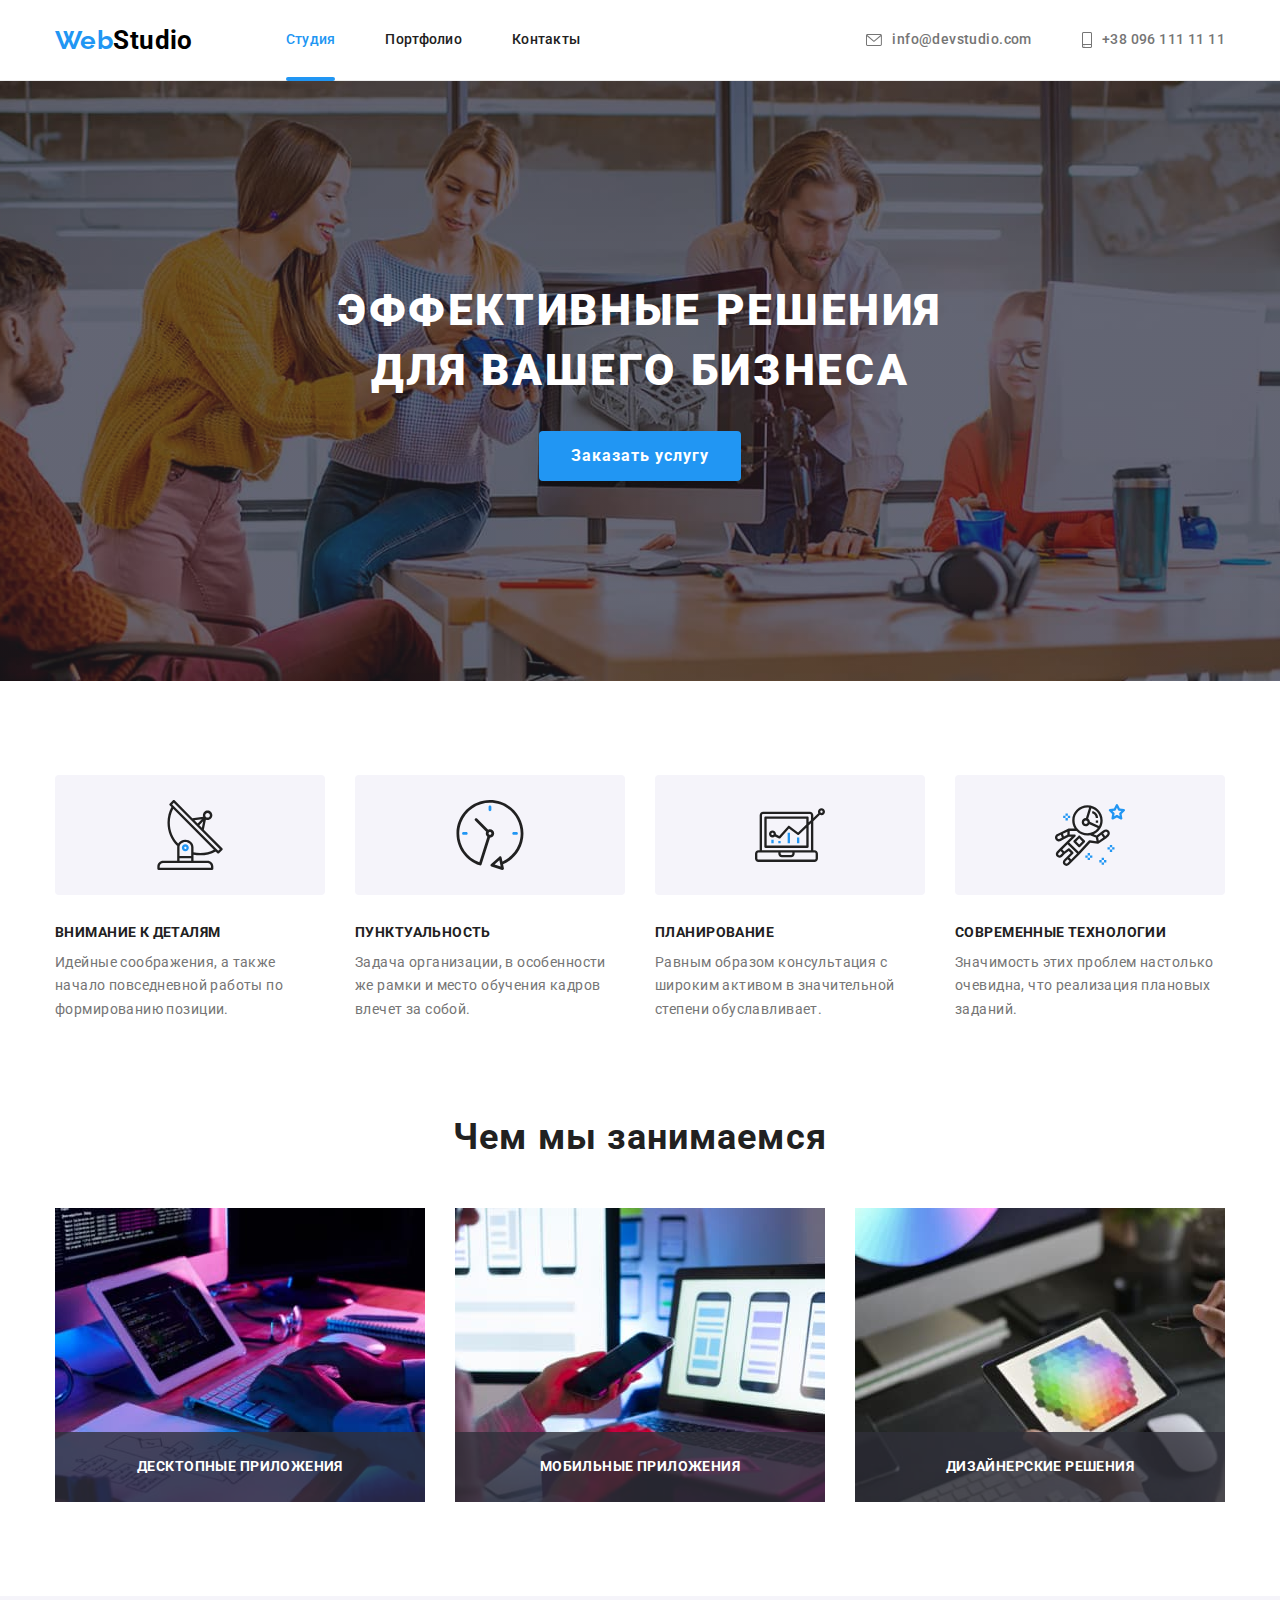
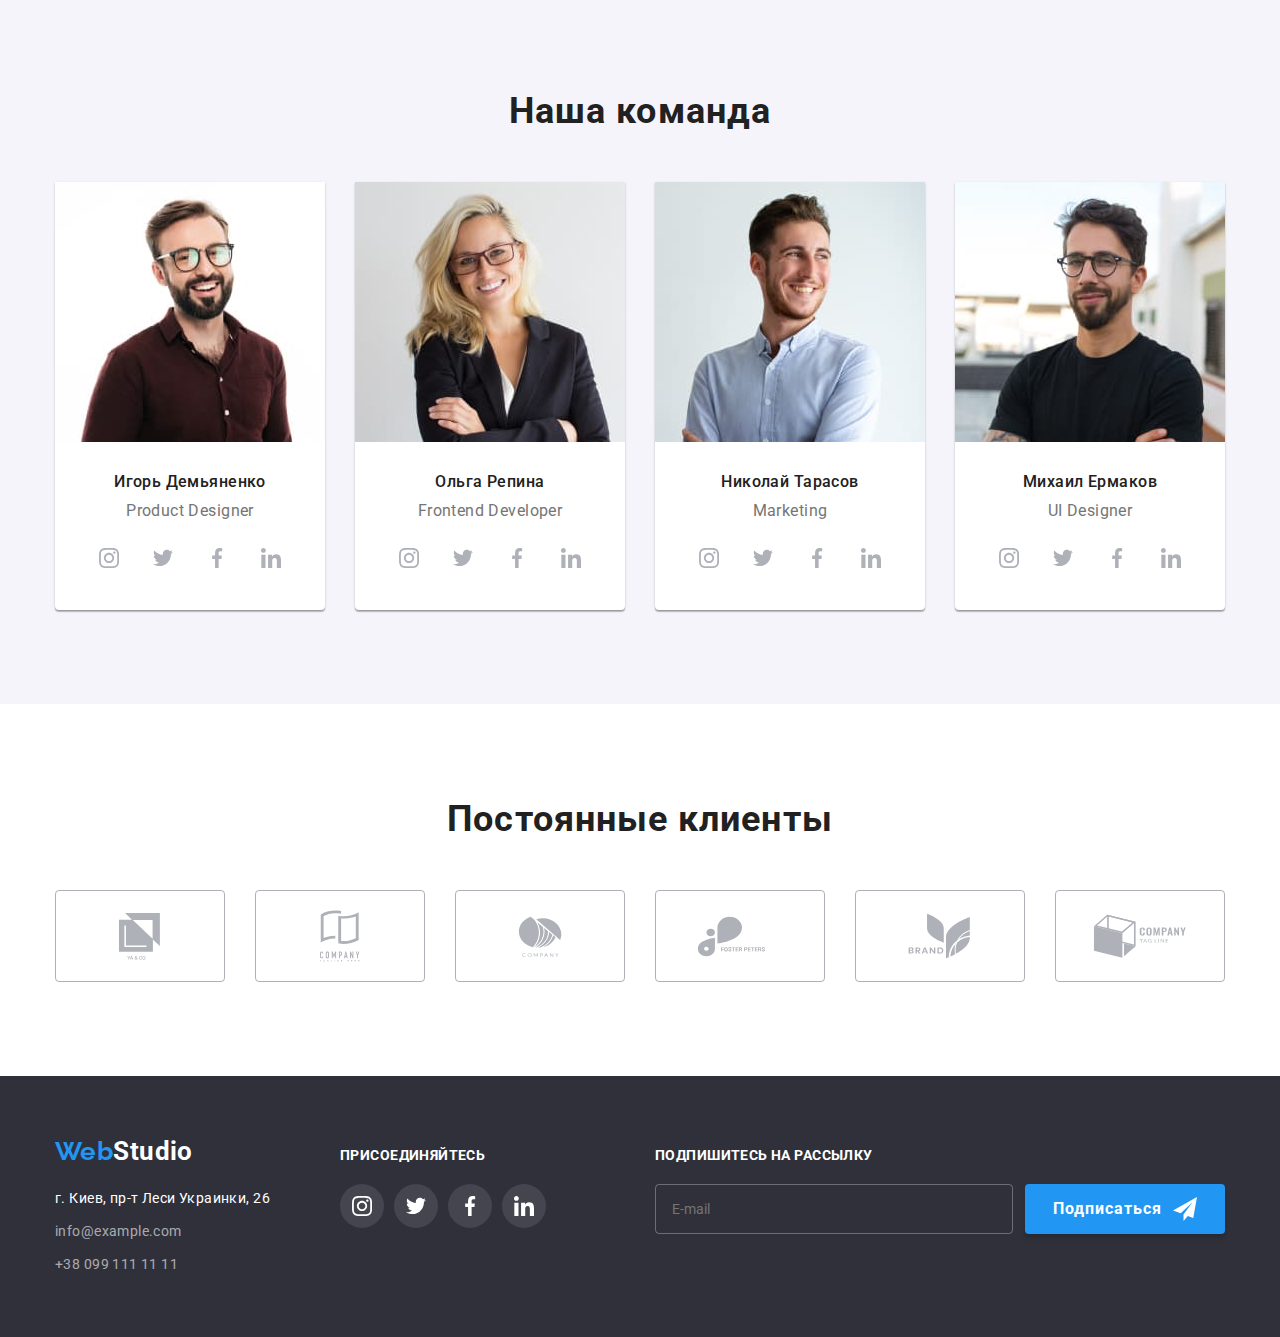
==== commit a05c1fa5: "change modal.js" ====
--- a/index.html
+++ b/index.html
@@ -37,8 +37,14 @@
               height="40"
               aria-label="Переключатель мобильного меню"
             >
-              <use href="./images/icon.svg#icon-menu" class="btn-menu__icon-menu"></use>
-              <use href="./images/icon.svg#icon-close" class="btn-menu__icon-close"></use>
+              <use
+                href="./images/icon.svg#icon-menu"
+                class="btn-menu__icon-menu"
+              ></use>
+              <use
+                href="./images/icon.svg#icon-close"
+                class="btn-menu__icon-close"
+              ></use>
             </svg>
           </button>
           <div class="menu-container" data-menu id="mobile-menu">
@@ -49,7 +55,9 @@
               <li class="nav__item">
                 <a href="./portfolio.html" class="nav__link link">Портфолио</a>
               </li>
-              <li class="nav__item"><a href="" class="nav__link link">Контакты</a></li>
+              <li class="nav__item">
+                <a href="" class="nav__link link">Контакты</a>
+              </li>
             </ul>
             <div class="menu-container-wrapper">
               <ul class="contacts list">
@@ -62,7 +70,10 @@
                   </a>
                 </li>
                 <li class="contacts__item">
-                  <a href="mailto:info@devstudio.com" class="contacts__link link">
+                  <a
+                    href="mailto:info@devstudio.com"
+                    class="contacts__link link"
+                  >
                     <svg class="contacts__icon" width="16" height="12">
                       <use href="./images/sprite.svg#icon-envelope"></use>
                     </svg>
@@ -121,7 +132,9 @@
             Эффективные решения <br />
             для вашего бизнеса
           </h1>
-          <button type="button" class="btn-page" data-modal-open>Заказать услугу</button>
+          <button type="button" class="btn-page" data-modal-open>
+            Заказать услугу
+          </button>
         </div>
       </section>
 
@@ -137,7 +150,8 @@
               </div>
               <h3 class="quality-menu__title">Внимание к деталям</h3>
               <p>
-                Идейные соображения, а также начало повседневной работы по формированию позиции.
+                Идейные соображения, а также начало повседневной работы по
+                формированию позиции.
               </p>
             </li>
             <li class="quality-menu__item">
@@ -148,7 +162,8 @@
               </div>
               <h3 class="quality-menu__title">Пунктуальность</h3>
               <p>
-                Задача организации, в особенности же рамки и место обучения кадров влечет за собой.
+                Задача организации, в особенности же рамки и место обучения
+                кадров влечет за собой.
               </p>
             </li>
             <li class="quality-menu__item">
@@ -159,7 +174,8 @@
               </div>
               <h3 class="quality-menu__title">Планирование</h3>
               <p>
-                Равным образом консультация с широким активом в значительной степени обуславливает.
+                Равным образом консультация с широким активом в значительной
+                степени обуславливает.
               </p>
             </li>
             <li class="quality-menu__item">
@@ -169,7 +185,10 @@
                 </svg>
               </div>
               <h3 class="quality-menu__title">Современные технологии</h3>
-              <p>Значимость этих проблем настолько очевидна, что реализация плановых заданий.</p>
+              <p>
+                Значимость этих проблем настолько очевидна, что реализация
+                плановых заданий.
+              </p>
             </li>
           </ul>
         </div>
@@ -264,27 +283,51 @@
                 <p lang="en" class="teammates__text">Product Designer</p>
                 <ul class="social list">
                   <li class="social__item">
-                    <a href="" class="social__link link" target="_blank" rel="noreferrer noopener"
+                    <a
+                      href=""
+                      class="social__link link"
+                      target="_blank"
+                      rel="noreferrer noopener"
                       ><svg class="social__icon" aria-label="instagram">
-                        <use href="./images/sprite.svg#icon-instagram"></use></svg
-                    ></a>
-                  </li>
-                  <li class="social__item">
-                    <a href="" class="social__link link" target="_blank" rel="noreferrer noopener">
+                        <use
+                          href="./images/sprite.svg#icon-instagram"
+                        ></use></svg
+                    ></a>
+                  </li>
+                  <li class="social__item">
+                    <a
+                      href=""
+                      class="social__link link"
+                      target="_blank"
+                      rel="noreferrer noopener"
+                    >
                       <svg class="social__icon" aria-label="twitter">
                         <use href="./images/sprite.svg#icon-twitter"></use></svg
                     ></a>
                   </li>
                   <li class="social__item">
-                    <a href="" class="social__link link" target="_blank" rel="noreferrer noopener">
+                    <a
+                      href=""
+                      class="social__link link"
+                      target="_blank"
+                      rel="noreferrer noopener"
+                    >
                       <svg class="social__icon" aria-label="facebook">
-                        <use href="./images/sprite.svg#icon-facebook"></use></svg
-                    ></a>
-                  </li>
-                  <li class="social__item">
-                    <a href="" class="social__link link" target="_blank" rel="noreferrer noopener"
+                        <use
+                          href="./images/sprite.svg#icon-facebook"
+                        ></use></svg
+                    ></a>
+                  </li>
+                  <li class="social__item">
+                    <a
+                      href=""
+                      class="social__link link"
+                      target="_blank"
+                      rel="noreferrer noopener"
                       ><svg class="social__icon" aria-label="linkedin">
-                        <use href="./images/sprite.svg#icon-linkedin"></use></svg
+                        <use
+                          href="./images/sprite.svg#icon-linkedin"
+                        ></use></svg
                     ></a>
                   </li>
                 </ul>
@@ -324,27 +367,51 @@
                 <p lang="en" class="teammates__text">Frontend Developer</p>
                 <ul class="social list">
                   <li class="social__item">
-                    <a href="" class="social__link link" target="_blank" rel="noreferrer noopener"
+                    <a
+                      href=""
+                      class="social__link link"
+                      target="_blank"
+                      rel="noreferrer noopener"
                       ><svg class="social__icon" aria-label="instagram">
-                        <use href="./images/sprite.svg#icon-instagram"></use></svg
-                    ></a>
-                  </li>
-                  <li class="social__item">
-                    <a href="" class="social__link link" target="_blank" rel="noreferrer noopener">
+                        <use
+                          href="./images/sprite.svg#icon-instagram"
+                        ></use></svg
+                    ></a>
+                  </li>
+                  <li class="social__item">
+                    <a
+                      href=""
+                      class="social__link link"
+                      target="_blank"
+                      rel="noreferrer noopener"
+                    >
                       <svg class="social__icon" aria-label="twitter">
                         <use href="./images/sprite.svg#icon-twitter"></use></svg
                     ></a>
                   </li>
                   <li class="social__item">
-                    <a href="" class="social__link link" target="_blank" rel="noreferrer noopener">
+                    <a
+                      href=""
+                      class="social__link link"
+                      target="_blank"
+                      rel="noreferrer noopener"
+                    >
                       <svg class="social__icon" aria-label="facebook">
-                        <use href="./images/sprite.svg#icon-facebook"></use></svg
-                    ></a>
-                  </li>
-                  <li class="social__item">
-                    <a href="" class="social__link link" target="_blank" rel="noreferrer noopener"
+                        <use
+                          href="./images/sprite.svg#icon-facebook"
+                        ></use></svg
+                    ></a>
+                  </li>
+                  <li class="social__item">
+                    <a
+                      href=""
+                      class="social__link link"
+                      target="_blank"
+                      rel="noreferrer noopener"
                       ><svg class="social__icon" aria-label="linkedin">
-                        <use href="./images/sprite.svg#icon-linkedin"></use></svg
+                        <use
+                          href="./images/sprite.svg#icon-linkedin"
+                        ></use></svg
                     ></a>
                   </li>
                 </ul>
@@ -380,27 +447,51 @@
                 <p lang="en" class="teammates__text">Marketing</p>
                 <ul class="social list">
                   <li class="social__item">
-                    <a href="" class="social__link link" target="_blank" rel="noreferrer noopener"
+                    <a
+                      href=""
+                      class="social__link link"
+                      target="_blank"
+                      rel="noreferrer noopener"
                       ><svg class="social__icon" aria-label="instagram">
-                        <use href="./images/sprite.svg#icon-instagram"></use></svg
-                    ></a>
-                  </li>
-                  <li class="social__item">
-                    <a href="" class="social__link link" target="_blank" rel="noreferrer noopener">
+                        <use
+                          href="./images/sprite.svg#icon-instagram"
+                        ></use></svg
+                    ></a>
+                  </li>
+                  <li class="social__item">
+                    <a
+                      href=""
+                      class="social__link link"
+                      target="_blank"
+                      rel="noreferrer noopener"
+                    >
                       <svg class="social__icon" aria-label="twitter">
                         <use href="./images/sprite.svg#icon-twitter"></use></svg
                     ></a>
                   </li>
                   <li class="social__item">
-                    <a href="" class="social__link link" target="_blank" rel="noreferrer noopener">
+                    <a
+                      href=""
+                      class="social__link link"
+                      target="_blank"
+                      rel="noreferrer noopener"
+                    >
                       <svg class="social__icon" aria-label="facebook">
-                        <use href="./images/sprite.svg#icon-facebook"></use></svg
-                    ></a>
-                  </li>
-                  <li class="social__item">
-                    <a href="" class="social__link link" target="_blank" rel="noreferrer noopener"
+                        <use
+                          href="./images/sprite.svg#icon-facebook"
+                        ></use></svg
+                    ></a>
+                  </li>
+                  <li class="social__item">
+                    <a
+                      href=""
+                      class="social__link link"
+                      target="_blank"
+                      rel="noreferrer noopener"
                       ><svg class="social__icon" aria-label="linkedin">
-                        <use href="./images/sprite.svg#icon-linkedin"></use></svg
+                        <use
+                          href="./images/sprite.svg#icon-linkedin"
+                        ></use></svg
                     ></a>
                   </li>
                 </ul>
@@ -439,27 +530,51 @@
                 <p lang="en" class="teammates__text">UI Designer</p>
                 <ul class="social list">
                   <li class="social__item">
-                    <a href="" class="social__link link" target="_blank" rel="noreferrer noopener"
+                    <a
+                      href=""
+                      class="social__link link"
+                      target="_blank"
+                      rel="noreferrer noopener"
                       ><svg class="social__icon" aria-label="instagram">
-                        <use href="./images/sprite.svg#icon-instagram"></use></svg
-                    ></a>
-                  </li>
-                  <li class="social__item">
-                    <a href="" class="social__link link" target="_blank" rel="noreferrer noopener">
+                        <use
+                          href="./images/sprite.svg#icon-instagram"
+                        ></use></svg
+                    ></a>
+                  </li>
+                  <li class="social__item">
+                    <a
+                      href=""
+                      class="social__link link"
+                      target="_blank"
+                      rel="noreferrer noopener"
+                    >
                       <svg class="social__icon" aria-label="twitter">
                         <use href="./images/sprite.svg#icon-twitter"></use></svg
                     ></a>
                   </li>
                   <li class="social__item">
-                    <a href="" class="social__link link" target="_blank" rel="noreferrer noopener">
+                    <a
+                      href=""
+                      class="social__link link"
+                      target="_blank"
+                      rel="noreferrer noopener"
+                    >
                       <svg class="social__icon" aria-label="facebook">
-                        <use href="./images/sprite.svg#icon-facebook"></use></svg
-                    ></a>
-                  </li>
-                  <li class="social__item">
-                    <a href="" class="social__link link" target="_blank" rel="noreferrer noopener"
+                        <use
+                          href="./images/sprite.svg#icon-facebook"
+                        ></use></svg
+                    ></a>
+                  </li>
+                  <li class="social__item">
+                    <a
+                      href=""
+                      class="social__link link"
+                      target="_blank"
+                      rel="noreferrer noopener"
                       ><svg class="social__icon" aria-label="linkedin">
-                        <use href="./images/sprite.svg#icon-linkedin"></use></svg
+                        <use
+                          href="./images/sprite.svg#icon-linkedin"
+                        ></use></svg
                     ></a>
                   </li>
                 </ul>
@@ -473,42 +588,72 @@
           <h2 class="title">Постоянные клиенты</h2>
           <ul class="clients-menu list">
             <li class="clients-menu__item">
-              <a href="" class="clients-menu__link link" target="_blank" rel="noreferrer noopener">
+              <a
+                href=""
+                class="clients-menu__link link"
+                target="_blank"
+                rel="noreferrer noopener"
+              >
                 <svg class="clients-menu__icon" width="41" height="47">
                   <use href="./images/sprite.svg#icon-client-1"></use>
                 </svg>
               </a>
             </li>
             <li class="clients-menu__item">
-              <a href="" class="clients-menu__link link" target="_blank" rel="noreferrer noopener">
+              <a
+                href=""
+                class="clients-menu__link link"
+                target="_blank"
+                rel="noreferrer noopener"
+              >
                 <svg class="clients-menu__icon" width="40" height="52">
                   <use href="./images/sprite.svg#icon-client-2"></use>
                 </svg>
               </a>
             </li>
             <li class="clients-menu__item">
-              <a href="" class="clients-menu__link link" target="_blank" rel="noreferrer noopener">
+              <a
+                href=""
+                class="clients-menu__link link"
+                target="_blank"
+                rel="noreferrer noopener"
+              >
                 <svg class="clients-menu__icon" width="44" height="41">
                   <use href="./images/sprite.svg#icon-client-3"></use>
                 </svg>
               </a>
             </li>
             <li class="clients-menu__item">
-              <a href="" class="clients-menu__link link" target="_blank" rel="noreferrer noopener">
+              <a
+                href=""
+                class="clients-menu__link link"
+                target="_blank"
+                rel="noreferrer noopener"
+              >
                 <svg class="clients-menu__icon" width="85" height="41">
                   <use href="./images/sprite.svg#icon-client-4"></use>
                 </svg>
               </a>
             </li>
             <li class="clients-menu__item">
-              <a href="" class="clients-menu__link link" target="_blank" rel="noreferrer noopener">
+              <a
+                href=""
+                class="clients-menu__link link"
+                target="_blank"
+                rel="noreferrer noopener"
+              >
                 <svg class="clients-menu__icon" width="63" height="46">
                   <use href="./images/sprite.svg#icon-client-5"></use>
                 </svg>
               </a>
             </li>
             <li class="clients-menu__item">
-              <a href="" class="clients-menu__link link" target="_blank" rel="noreferrer noopener">
+              <a
+                href=""
+                class="clients-menu__link link"
+                target="_blank"
+                rel="noreferrer noopener"
+              >
                 <svg class="clients-menu__icon" width="94" height="44">
                   <use href="./images/sprite.svg#icon-client-6"></use>
                 </svg>
@@ -528,10 +673,14 @@
             <p class="address__text">г. Киев, пр-т Леси Украинки, 26</p>
             <ul class="list address__contacts">
               <li class="address__item">
-                <a href="mailto:info@example.com" class="address__link link">info@example.com</a>
+                <a href="mailto:info@example.com" class="address__link link"
+                  >info@example.com</a
+                >
               </li>
               <li class="address__item">
-                <a href="tel:+380991111111" class="address__link link">+38 099 111 11 11</a>
+                <a href="tel:+380991111111" class="address__link link"
+                  >+38 099 111 11 11</a
+                >
               </li>
             </ul>
           </address>
@@ -602,85 +751,10 @@
         </div>
       </div>
     </footer>
-    <div class="backdrop is-hidden" data-modal>
-      <div class="modal">
-        <button type="button" class="modal__button" data-modal-close>
-          <svg class="modal__icon" width="18" height="18">
-            <use href="./images/sprite.svg#icon-close-black"></use>
-          </svg>
-        </button>
-
-        <p class="modal__title">Оставьте свои данные, мы вам перезвоним</p>
-        <form class="modal-form">
-          <div class="modal-group modal-form__group">
-            <label class="modal-group__field">
-              <span class="modal-group__label">Имя</span>
-              <span class="modal-group__overlay">
-                <input type="text" class="modal-group__input" name="user-name" placeholder=" " />
-                <svg class="modal-group__icon">
-                  <use href="./images/icon.svg#icon-person"></use>
-                </svg>
-              </span>
-            </label>
-          </div>
-
-          <div class="modal-group modal-form__group">
-            <label class="modal-group__field">
-              <span class="modal-group__label">Телефон</span>
-              <span class="modal-group__overlay">
-                <input type="tel" class="modal-group__input" name="user-phone" placeholder=" " />
-                <svg class="modal-group__icon">
-                  <use href="./images/icon.svg#icon-phone"></use>
-                </svg>
-              </span>
-            </label>
-          </div>
-
-          <div class="modal-group modal-form__group">
-            <label class="modal-group__field">
-              <span class="modal-group__label">Почта</span>
-              <span class="modal-group__overlay">
-                <input type="email" class="modal-group__input" name="user-email" placeholder=" " />
-                <svg class="modal-group__icon">
-                  <use href="./images/icon.svg#icon-email"></use>
-                </svg>
-              </span>
-            </label>
-          </div>
-
-          <div class="modal-group modal-form__group">
-            <label class="modal-group__field">
-              <span class="modal-group__label">Комментарий</span>
-              <textarea
-                name="user-comment"
-                placeholder="Введите текст"
-                class="modal-group__input modal-group__input--comment"
-              ></textarea>
-            </label>
-          </div>
-
-          <div class="modal-group agreement modal-form__group">
-            <label class="agreement__field">
-              <input type="checkbox" name="agreement" class="agreement__checkbox" />
-              <span class="agreement__check">
-                <svg class="agreement__icon">
-                  <use href="./images/icon.svg#icon-chek-mark"></use>
-                </svg>
-              </span>
-              <span class="agreement__text"
-                >Соглашаюсь с рассылкой и принимаю
-                <a href="" class="agreement__link" target="_blank" rel="noreferrer noopener"
-                  >Условия договора</a
-                ></span
-              >
-            </label>
-          </div>
-
-          <button type="submit" class="btn-page modal-form__btn">Отправить</button>
-        </form>
-      </div>
+    <div class="backdrop is-hidden">
+      <div class="modal"></div>
     </div>
-    <script src="./js/mobile-menu.js"></script>
-    <script src="./js/modal.js"></script>
+    <script src="./js/mobile-menu.js" type="module"></script>
+    <script src="./js/renderOrder.js" type="module"></script>
   </body>
 </html>
--- a/css/main.min.css
+++ b/css/main.min.css
@@ -1 +1 @@
-h1,h2,h3,h4,h5,h6,p,ul{margin:0;padding:0}body{background-color:#fff;color:#757575;font-family:"Roboto",sans-serif;font-size:14px;line-height:1.7;letter-spacing:.03em}body.modal-open{overflow:hidden}img{display:block;max-width:100%;height:auto}.link{text-decoration:none}.list{list-style:none}.visually-hidden{position:absolute;clip:rect(0 0 0 0);width:1px;height:1px;margin:-1px}.clients-menu__link,.quality-menu__icon,.contacts__link,.nav,.social__link,.btn-page{display:flex;align-items:center}.logo{font-family:Raleway;font-weight:700;font-size:26px;line-height:1.19;color:#2196f3;transition:color 250ms cubic-bezier(0.4, 0, 0.2, 1)}.btn-page{margin-left:auto;margin-right:auto;justify-content:space-between;border-style:none;border-radius:4px;min-width:200px;font-weight:700;font-size:16px;line-height:1.88;letter-spacing:.06em;color:#fff;background-color:#2196f3;cursor:pointer;box-shadow:0px 4px 4px rgba(0,0,0,.15);transition:color 250ms cubic-bezier(0.4, 0, 0.2, 1),background-color 250ms cubic-bezier(0.4, 0, 0.2, 1)}.btn-page:hover,.btn-page:focus{color:#212121;background-color:#f5f4fa}.container{margin:0 auto;padding-left:15px;padding-right:15px}@media screen and (min-width: 480px){.container{width:480px}}@media screen and (min-width: 768px){.container{width:768px}}@media screen and (min-width: 1200px){.container{width:1200px}}.section{padding-top:60px;padding-bottom:60px}@media screen and (min-width: 1200px){.section{padding-top:94px;padding-bottom:94px}}.title{margin-bottom:30px;font-weight:700;font-size:28px;line-height:1.18;text-align:center;letter-spacing:.03em;color:#212121}@media screen and (min-width: 1200px){.title{margin-bottom:50px;font-size:36px;line-height:1.17}}.social{display:flex;justify-content:center}.social__item{width:44px;height:44px}.social__item:not(:last-child){margin-right:10px}.social__link{justify-content:center;width:100%;height:100%;border-radius:50%;background-color:#fff;transition:background-color 250ms cubic-bezier(0.4, 0, 0.2, 1)}.social__link:hover,.social__link:focus{background-color:#2196f3}.social__icon{width:20px;height:20px;fill:#afb1b8;transition:fill 250ms cubic-bezier(0.4, 0, 0.2, 1)}.social__link:hover .social__icon,.social__link:focus .social__icon{fill:#fff}.backdrop{position:fixed;top:0;left:0;right:0;bottom:0;padding:94px 15px;overflow:auto;background-color:rgba(0,0,0,.2);opacity:1;z-index:3;transition:opacity 250ms cubic-bezier(0.4, 0, 0.2, 1),visibility 250ms cubic-bezier(0.4, 0, 0.2, 1)}.backdrop.is-hidden{visibility:hidden;opacity:0;pointer-events:none}.backdrop.is-hidden .modal{opacity:0;transform:translate(-50%, -50%),scale(0.1)}.modal{position:relative;padding:40px;background-color:#fff;box-shadow:0px 1px 3px rgba(0,0,0,.12),0px 1px 1px rgba(0,0,0,.14),0px 2px 1px rgba(0,0,0,.2);border-radius:4px;opacity:1;transform:scale(1);transition:transform 250ms cubic-bezier(0.4, 0, 0.2, 1),opacity 250ms cubic-bezier(0.4, 0, 0.2, 1)}@media screen and (min-width: 768px){.modal{position:absolute;top:50%;left:50%;max-width:450px;width:100%;height:auto;max-height:100%;transform:translate(-50%, -50%);overflow-y:auto}}@media screen and (min-width: 1200px){.modal{max-width:528px}}.modal__button{z-index:4;position:absolute;top:8px;right:8px;width:30px;height:30px;border-radius:50%;padding:0;display:flex;align-items:center;justify-content:center;border-style:none;border:1px solid rgba(0,0,0,.1);background-color:#fff;font-weight:700;cursor:pointer;transition:background-color 250ms cubic-bezier(0.4, 0, 0.2, 1)}.modal__icon{transition:fill 250ms cubic-bezier(0.4, 0, 0.2, 1)}.modal__button:hover .modal__icon,.modal__button:focus .modal__icon{fill:#2196f3}.modal__title{font-weight:700;font-size:20px;line-height:1.15;color:#212121;margin-bottom:12px;text-align:center}.header{position:relative;border-bottom:1px solid #ececec}@media screen and (min-width: 768px){.header__logo{margin-right:88px}}@media screen and (min-width: 1200px){.header__logo{margin-right:93px}}.header__logo--black{color:#000;font-family:"Roboto",sans-serif;transition:color 250ms cubic-bezier(0.4, 0, 0.2, 1)}.header__logo:hover .header__logo--black,.header__logo:focus .header__logo--black{color:#2196f3}.btn-menu{margin-top:10px;margin-bottom:10px;margin-left:auto;z-index:3;display:inline-flex;border-style:none;padding:0;cursor:pointer;background-color:transparent}@media screen and (min-width: 768px){.btn-menu{display:none}}.btn-menu.is-open .btn-menu__icon-close{display:block}.btn-menu__icons{transition:fill 250ms cubic-bezier(0.4, 0, 0.2, 1)}.btn-menu:hover .btn-menu__icons,.btn-menu:focus .btn-menu__icons{fill:#2196f3}.btn-menu__icon-close{display:none}.btn-menu.is-open .btn-menu__icon-close{display:block}.btn-menu.is-open .btn-menu__icon-menu{display:none;fill:#000}@media screen and (max-width: 767px){.menu-container{display:flex;flex-direction:column;justify-content:space-between;visibility:hidden;opacity:0;pointer-events:none;position:absolute;top:0;left:0;width:100vw;height:100vh;padding:48px 40px;z-index:2;background-color:#fff;transform:translateY(-100%);transition:opacity 250ms cubic-bezier(0.4, 0, 0.2, 1),transform 250ms cubic-bezier(0.4, 0, 0.2, 1)}.menu-container.is-open{visibility:visible;opacity:1;pointer-events:visible;transform:translateY(0)}}@media screen and (min-width: 768px){.menu-container{display:flex;align-items:center}}@media screen and (min-width: 768px){.nav__site{display:flex;align-items:center}}@media screen and (max-width: 767px){.nav__item:not(:last-child){margin-bottom:32px}.menu-container.is-open .nav__item{transform:translateX(-100%);-webkit-animation:slideRight 250ms forwards;animation:slideRight 250ms forwards;-webkit-animation-delay:350ms;animation-delay:350ms}.menu-container.is-open .nav__item:nth-child(2){-webkit-animation-delay:450ms;animation-delay:450ms}.menu-container.is-open .nav__item:last-child{-webkit-animation-delay:550ms;animation-delay:550ms}}@-webkit-keyframes slideRight{0%{transform:translateX(-100%)}100%{transform:translateX(0)}}@keyframes slideRight{0%{transform:translateX(-100%)}100%{transform:translateX(0)}}@media screen and (min-width: 768px){.nav__item:not(last-child){margin-right:50px}}.nav__link{display:block;font-weight:500;font-size:40px;line-height:1.18;letter-spacing:.02em;color:#212121;transition:color 250ms cubic-bezier(0.4, 0, 0.2, 1)}.nav__link:hover,.nav__link:focus{color:#2196f3}@media screen and (min-width: 768px){.nav__link{padding-top:32px;padding-bottom:32px;font-size:14px;line-height:1.14}}.nav__link--active{color:#2196f3}@media screen and (min-width: 768px){.nav__item--active{position:relative}.nav__item--active::after{position:absolute;content:"";bottom:-1px;left:0;display:block;width:100%;height:4px;background-color:#2196f3;border-radius:2px}}@media screen and (max-width: 767px){.contacts{margin-bottom:64px}}@media screen and (min-width: 768px){.contacts{display:flex;flex-direction:column-reverse;margin-left:auto}}@media screen and (min-width: 1200px){.contacts{flex-direction:row-reverse}}@media screen and (max-width: 767px){.contacts__item:not(:last-child){margin-bottom:32px}}@media screen and (min-width: 768px)and (max-width: 1199px){.contacts__item:not(:first-child){margin-bottom:10px}}@media screen and (min-width: 1200px){.contacts__item:not(:first-child){margin-right:50px}}.contacts__link{font-family:Roboto;font-style:normal;font-weight:500;font-size:24px;line-height:1.17;color:inherit;fill:currentColor;transition:color 250ms cubic-bezier(0.4, 0, 0.2, 1)}.contacts__link:hover,.contacts__link:focus{color:#2196f3}@media screen and (min-width: 372px)and (max-width: 767px){.contacts__item:first-child .contacts__link{font-size:34px}}@media screen and (min-width: 768px){.contacts__link{font-size:12px}}@media screen and (min-width: 1200px){.contacts__link{font-size:14px;line-height:1.14}}.contacts__icon{display:none}@media screen and (min-width: 768px){.contacts__icon{display:block;margin-right:8px}}@media screen and (min-width: 1200px){.contacts__icon{display:block;margin-right:10px}}.social-network{display:flex;flex-wrap:wrap}@media screen and (min-width: 768px){.social-network{display:none}}.social-network__list{position:relative}.social-network__list:not(:last-child){margin-right:20px}@media screen and (min-width: 366px){.social-network__list:not(:last-child):after{position:absolute;top:0;right:-10px;content:"";display:block;width:1px;height:22px;background-color:rgba(33,33,33,.2)}}.social-network__link{display:block;font-weight:500;font-size:18px;line-height:1.22;letter-spacing:.02em;color:#2196f3;transition:color 250ms cubic-bezier(0.4, 0, 0.2, 1)}.social-network__link:hover,.social-network__link:focus{color:#757575}.hero{max-width:100%;padding-top:118px;padding-bottom:118px;margin-left:auto;margin-right:auto;background-image:linear-gradient(to right, rgba(47, 48, 58, 0.4), rgba(47, 48, 58, 0.4)),url(../images/hero-bg/hero-bg-480.jpg);background-repeat:no-repeat;background-position:center;background-size:cover;background-color:#c4c4c4;text-align:center}@media(min-device-pixel-ratio: 2),(-webkit-min-device-pixel-ratio: 2),(min-resolution: 192dpi),(min-resolution: 2dppx){.hero{background-image:linear-gradient(to right, rgba(47, 48, 58, 0.4), rgba(47, 48, 58, 0.4)),url(../images/hero-bg/hero-bg-480@2x.jpg)}}@media screen and (min-width: 480px){.hero{background-image:linear-gradient(to right, rgba(47, 48, 58, 0.4), rgba(47, 48, 58, 0.4)),url(../images/hero-bg/hero-bg-768.jpg)}}@media screen and (min-width: 480px)and (min-device-pixel-ratio: 2),screen and (min-width: 480px)and (-webkit-min-device-pixel-ratio: 2),screen and (min-width: 480px)and (min-resolution: 192dpi),screen and (min-width: 480px)and (min-resolution: 2dppx){.hero{background-image:linear-gradient(to right, rgba(47, 48, 58, 0.4), rgba(47, 48, 58, 0.4)),url(../images/hero-bg/hero-bg-768@2x.jpg)}}@media screen and (min-width: 768px){.hero{background-image:linear-gradient(to right, rgba(47, 48, 58, 0.4), rgba(47, 48, 58, 0.4)),url(../images/hero-bg/hero-bg-1600.jpg)}}@media screen and (min-width: 768px)and (min-device-pixel-ratio: 2),screen and (min-width: 768px)and (-webkit-min-device-pixel-ratio: 2),screen and (min-width: 768px)and (min-resolution: 192dpi),screen and (min-width: 768px)and (min-resolution: 2dppx){.hero{background-image:linear-gradient(to right, rgba(47, 48, 58, 0.4), rgba(47, 48, 58, 0.4)),url(../images/hero-bg/hero-bg-1600@2x.jpg)}}@media screen and (min-width: 1200px){.hero{padding-top:200px;padding-bottom:200px}}.hero .btn-page{padding:10px 32px}.hero__title{margin-bottom:30px;font-weight:900;font-size:20px;line-height:1.62;letter-spacing:.06em;text-transform:uppercase;color:#fff}@media screen and (min-width: 480px){.hero__title{font-size:26px}}@media screen and (min-width: 1200px){.hero__title{font-size:44px;line-height:1.36}}@media screen and (min-width: 768px){.quality-menu{display:flex;flex-wrap:wrap;margin-top:-30px;margin-left:-30px}}@media screen and (min-width: 768px){.quality-menu__item{width:calc((100% / 2) - 30px);margin-top:30px;margin-left:30px}}@media screen and (min-width: 1200px){.quality-menu__item{width:calc((100% / 4) - 30px);margin-top:30px;margin-left:30px}}@media screen and (max-width: 767px){.quality-menu__item:not(:last-child){margin-bottom:30px}}.quality-menu__icon{margin-bottom:30px;justify-content:center;padding-top:25px;padding-bottom:25px;background-color:#f5f4fa;border-radius:4px}.quality-menu__title{margin-bottom:10px;font-size:14px;font-weight:700;line-height:1.14;text-transform:uppercase;color:#212121}@media screen and (max-width: 767px){.quality-menu__title{text-align:center}}.work{padding-top:0}@media screen and (max-width: 1199px){.work{display:none}}.work-menu{display:flex;flex-wrap:wrap;margin-top:-30px;margin-left:-30px}.work-menu__item{width:calc((100% / 3) - 30px);margin-top:30px;margin-left:30px}.work-menu__overlay{position:relative}.work-menu__text{position:absolute;bottom:0;left:0;right:0;padding-top:27px;padding-bottom:27px;font-weight:700;line-height:1.14;text-align:center;text-transform:uppercase;background:rgba(47,48,58,.8);color:#fff}.team{background-color:#f5f4fa}@media screen and (min-width: 768px){.teammates{display:flex;flex-wrap:wrap;margin-top:-30px;margin-left:-30px}}.teammates__item{background-color:#fff;box-shadow:0px 1px 3px rgba(0,0,0,.12),0px 1px 1px rgba(0,0,0,.14),0px 2px 1px rgba(0,0,0,.2);border-radius:0px 0px 4px 4px}@media screen and (min-width: 768px){.teammates__item{width:calc((100% / 2) - 30px);margin-top:30px;margin-left:30px}}@media screen and (min-width: 1200px){.teammates__item{width:calc((100% / 4) - 30px);margin-top:30px;margin-left:30px}}@media screen and (max-width: 767px){.teammates__item:not(:last-child){margin-bottom:30px}}.teammates__meta{padding-top:30px;padding-bottom:30px;text-align:center}.teammates__title{margin-bottom:10px;font-weight:500;font-size:16px;line-height:1.19;color:#212121}.teammates__text{margin-bottom:16px;font-size:16px;line-height:1.19;text-align:center}.clients-menu{display:flex;flex-wrap:wrap;margin-top:-30px;margin-left:-30px}.clients-menu__item{width:calc((100% / 2) - 30px);margin-top:30px;margin-left:30px;height:92px}@media screen and (min-width: 768px){.clients-menu__item{width:calc((100% / 3) - 30px);margin-top:30px;margin-left:30px}}@media screen and (min-width: 1200px){.clients-menu__item{width:calc((100% / 6) - 30px);margin-top:30px;margin-left:30px}}.clients-menu__link{justify-content:center;width:100%;height:100%;border:1px solid #afb1b8;border-radius:4px;transition:border-color 250ms cubic-bezier(0.4, 0, 0.2, 1)}.clients-menu__link:hover,.clients-menu__link:focus{border-color:#2196f3}.clients-menu__icon{fill:#afb1b8;transition:fill 250ms cubic-bezier(0.4, 0, 0.2, 1)}.clients-menu__link:hover .clients-menu__icon,.clients-menu__link:focus .clients-menu__icon{fill:#2196f3}.footer{padding-top:60px;padding-bottom:60px;background-color:#2f303a}@media screen and (max-width: 1199px){.footer__container{text-align:center}}@media screen and (min-width: 768px){.footer__container{display:flex;flex-wrap:wrap;align-items:baseline;justify-content:space-around}}@media screen and (max-width: 1199px){.footer__item:not(:last-child){margin-bottom:60px}}@media screen and (min-width: 1200px){.footer__item:first-child{margin-right:70px}}@media screen and (min-width: 1200px){.footer__item:last-child{margin-left:auto}}.footer__logo{display:block;margin-bottom:20px}.footer__logo:hover,.footer__logo:focus{color:#fff}.footer__logo--white{font-family:"Roboto",sans-serif;color:#fff}.address__text{margin-bottom:9px;font-style:normal;color:#fff}.address__contacts{flex-direction:column}.address__contacts>.address__item:not(:last-child){margin-bottom:9px}.address__link{font-style:normal;color:rgba(255,255,255,.6);transition:color 250ms cubic-bezier(0.4, 0, 0.2, 1)}.address__link:hover,.address__link:focus{color:#2196f3}.footer__title{display:inline-block;margin-bottom:20px;font-weight:700;font-size:14px;line-height:1.14;text-transform:uppercase;color:#fff}.footer__link{background-color:rgba(255,255,255,.1);transition:background-color 250ms cubic-bezier(0.4, 0, 0.2, 1)}.footer__icon{fill:#fff;transition:fill 250ms cubic-bezier(0.4, 0, 0.2, 1)}.mailing__title{display:inline-block;margin-bottom:20px;font-weight:700;font-size:14px;line-height:1.14;text-transform:uppercase;color:#fff}@media screen and (min-width: 1200px){.mailing-form{display:flex}}.mailing-form__input{width:90%;height:50px;padding:15px 16px;border:1px solid rgba(255,255,255,.3);box-sizing:border-box;border-radius:4px;background-color:transparent;color:#fff;transition:border 250ms cubic-bezier(0.4, 0, 0.2, 1)}.mailing-form__input:hover,.mailing-form__input:focus{outline:none;border-color:#2196f3}@media screen and (max-width: 1199px){.mailing-form__input{margin-bottom:20px}}@media screen and (min-width: 480px){.mailing-form__input{width:450px}}@media screen and (min-width: 1200px){.mailing-form__input{width:358px;margin-right:12px}}.mailing-form__btn{padding:10px 28px}.mailing-form__icon{fill:#fff;transition:fill 250ms cubic-bezier(0.4, 0, 0.2, 1)}.mailing-form__btn:hover .mailing-form__icon,.mailing-form__btn:focus .mailing-form__icon{fill:#2196f3}.portfolio__filter{display:flex;margin-bottom:40px;flex-wrap:wrap}@media screen and (min-width: 768px){.portfolio__filter{justify-content:center;margin-bottom:30px}}@media screen and (min-width: 1200px){.portfolio__filter{justify-content:center;margin-bottom:50px}}@media screen and (max-width: 767px){.filter__item:nth-child(-n+3){margin-bottom:15px}}.filter__item:not(:last-child){margin-right:8px}.filter__button{border-style:none;border-radius:4px;padding:6px 22px;cursor:pointer;color:#212121;background-color:#f5f4fa;font-weight:500;font-size:16px;line-height:1.63;transition:color 250ms cubic-bezier(0.4, 0, 0.2, 1),background-color 250ms cubic-bezier(0.4, 0, 0.2, 1),box-shadow 250ms cubic-bezier(0.4, 0, 0.2, 1)}.filter__button:hover,.filter__button:focus{color:#fff;background-color:#2196f3;box-shadow:0px 3px 1px rgba(0,0,0,.1),0px 1px 2px rgba(0,0,0,.08),0px 2px 2px rgba(0,0,0,.12)}.filter__button--active{color:#fff;background-color:#2196f3;transition:color 250ms cubic-bezier(0.4, 0, 0.2, 1),background-color 250ms cubic-bezier(0.4, 0, 0.2, 1),box-shadow 250ms cubic-bezier(0.4, 0, 0.2, 1)}@media screen and (min-width: 768px){.projects{display:flex;flex-wrap:wrap;margin-top:-30px;margin-left:-30px}}@media screen and (min-width: 768px){.projects__item{width:calc((100% / 2) - 30px);margin-top:30px;margin-left:30px}}@media screen and (min-width: 1200px){.projects__item{width:calc((100% / 3) - 30px);margin-top:30px;margin-left:30px}}.projects__item:not(:last-child){margin-bottom:30px}.projects__link{display:block;transition:box-shadow 250ms cubic-bezier(0.4, 0, 0.2, 1)}.projects__link:hover,.projects__link:focus{box-shadow:0px 1px 1px rgba(0,0,0,.12),0px 4px 4px rgba(0,0,0,.06),1px 4px 6px rgba(0,0,0,.16)}@media screen and (min-width: 768px){.projects__link{height:100%;display:flex;flex-direction:column}}.projects__meta{flex-grow:1;padding:20px 24px;border-right:1px solid #eee;border-bottom:1px solid #eee;border-left:1px solid #eee}.projects__title{margin-bottom:4px;font-weight:700;font-size:18px;line-height:2;letter-spacing:.06em;color:#212121}.projects__text{font-size:16px;line-height:1.88;color:#757575}.projects__overlay{position:relative;overflow:hidden}.projects__overlay-text{position:absolute;top:0;left:0;width:100%;height:100%;padding:77px 24px;font-size:18px;line-height:1.56;color:#fff;background-color:rgba(33,150,243,.9);transform:translateY(100%);transition:transform 250ms cubic-bezier(0.4, 0, 0.2, 1)}.projects__link:hover .projects__overlay-text,.projects__link:focus .projects__overlay-text{transform:translateY(0)}@media screen and (max-width: 479px){.projects__overlay-text{font-size:12px;line-height:1.75}}@media screen and (min-width: 786px){.projects__overlay-text{padding:49px 24px}}@media screen and (min-width: 1200px){.projects__overlay-text{padding:63px 24px}}.modal-form__group{margin-bottom:10px}.modal-form__group:nth-last-of-type(2){margin-bottom:20px}.modal-form__group:last-of-type{margin-bottom:30px}.modal-group__field{margin-bottom:10px}.modal-group__label{font-size:12px;line-height:1.17;letter-spacing:.01em}.modal-group__overlay{position:relative;display:block}.modal-group__input{width:100%;height:40px;padding:11px 12px 11px 42px;border:1px solid rgba(33,33,33,.2);border-radius:4px;transition:border 250ms cubic-bezier(0.4, 0, 0.2, 1)}.modal-group__input:not(:-moz-placeholder-shown){border-color:#2196f3;outline:none}.modal-group__input:not(:-ms-input-placeholder){border-color:#2196f3;outline:none}.modal-group__input:focus,.modal-group__input:hover,.modal-group__input:not(:placeholder-shown){border-color:#2196f3;outline:none}.modal-group__icon{width:18px;height:18px;position:absolute;top:50%;left:12px;transform:translateY(-50%);transition:fill 250ms cubic-bezier(0.4, 0, 0.2, 1)}.modal-group__input:not(:-moz-placeholder-shown)+.modal-group__icon{fill:#2196f3}.modal-group__input:not(:-ms-input-placeholder)+.modal-group__icon{fill:#2196f3}.modal-group__input:focus+.modal-group__icon,.modal-group__input:hover+.modal-group__icon,.modal-group__input:not(:placeholder-shown)+.modal-group__icon{fill:#2196f3}.modal-group__input--comment{height:120px;padding:12px 16px;resize:none}.agreement__checkbox{position:absolute;width:1px;height:1px;margin:-1px;border:none;padding:0;clip:rect(0 0 0 0);overflow:hidden}.agreement__check{width:16px;height:15px;display:flex;margin-right:5px;border:2px solid #212121;border-radius:2px;transition:border 250ms cubic-bezier(0.4, 0, 0.2, 1)}.agreement__checkbox:focus~.agreement__check{border-color:#2196f3}.agreement__field:hover .agreement__check{border-color:#2196f3}.agreement__checkbox:checked~.agreement__check{border-color:#2196f3;background-color:#2196f3}.agreement__icon{fill:transparent}.agreement__checkbox:checked~.agreement__check .agreement__icon{fill:#fff}.agreement__field{display:flex;justify-content:center;align-items:center;cursor:pointer;font-size:12px;line-height:1.17}@media screen and (min-width: 1200px){.agreement__field{font-size:14px;line-height:1.7}}@media screen and (min-width: 1200px){.agreement__text{margin-right:5px}}.agreement__link{position:relative;-webkit-text-decoration-line:none;text-decoration-line:none;color:#2196f3;transition:color 250ms cubic-bezier(0.4, 0, 0.2, 1)}.agreement__link:after{position:absolute;content:"";display:block;bottom:1%;left:0;width:100%;height:1px;background-color:#2196f3}.agreement__link:hover,.agreement__link:focus{color:#757575}.modal-form__btn{padding:10px 55px;background-color:#188ce8}/*# sourceMappingURL=main.min.css.map */+h1,h2,h3,h4,h5,h6,p,ul{margin:0;padding:0}body{background-color:#fff;color:#757575;font-family:"Roboto",sans-serif;font-size:14px;line-height:1.7;letter-spacing:.03em}body.modal-open{overflow:hidden}img{display:block;max-width:100%;height:auto}.link{text-decoration:none}.list{list-style:none}.visually-hidden{position:absolute;clip:rect(0 0 0 0);width:1px;height:1px;margin:-1px}.clients-menu__link,.quality-menu__icon,.contacts__link,.nav,.social__link,.btn-page{display:flex;align-items:center}.logo{font-family:Raleway;font-weight:700;font-size:26px;line-height:1.19;color:#2196f3;transition:color 250ms cubic-bezier(0.4, 0, 0.2, 1)}.btn-page{margin-left:auto;margin-right:auto;justify-content:space-between;border-style:none;border-radius:4px;min-width:200px;font-weight:700;font-size:16px;line-height:1.88;letter-spacing:.06em;color:#fff;background-color:#2196f3;cursor:pointer;box-shadow:0px 4px 4px rgba(0,0,0,.15);transition:color 250ms cubic-bezier(0.4, 0, 0.2, 1),background-color 250ms cubic-bezier(0.4, 0, 0.2, 1)}.btn-page:hover,.btn-page:focus{color:#212121;background-color:#f5f4fa}.container{margin:0 auto;padding-left:15px;padding-right:15px}@media screen and (min-width: 480px){.container{width:480px}}@media screen and (min-width: 768px){.container{width:768px}}@media screen and (min-width: 1200px){.container{width:1200px}}.section{padding-top:60px;padding-bottom:60px}@media screen and (min-width: 1200px){.section{padding-top:94px;padding-bottom:94px}}.title{margin-bottom:30px;font-weight:700;font-size:28px;line-height:1.18;text-align:center;letter-spacing:.03em;color:#212121}@media screen and (min-width: 1200px){.title{margin-bottom:50px;font-size:36px;line-height:1.17}}.social{display:flex;justify-content:center}.social__item{width:44px;height:44px}.social__item:not(:last-child){margin-right:10px}.social__link{justify-content:center;width:100%;height:100%;border-radius:50%;background-color:#fff;transition:background-color 250ms cubic-bezier(0.4, 0, 0.2, 1)}.social__link:hover,.social__link:focus{background-color:#2196f3}.social__icon{width:20px;height:20px;fill:#afb1b8;transition:fill 250ms cubic-bezier(0.4, 0, 0.2, 1)}.social__link:hover .social__icon,.social__link:focus .social__icon{fill:#fff}.backdrop{position:fixed;top:0;left:0;right:0;bottom:0;padding:94px 15px;overflow:auto;background-color:rgba(0,0,0,.2);opacity:1;z-index:3;transition:opacity 250ms cubic-bezier(0.4, 0, 0.2, 1),visibility 250ms cubic-bezier(0.4, 0, 0.2, 1)}.backdrop.is-hidden{visibility:hidden;opacity:0;pointer-events:none}.backdrop.is-hidden .modal{opacity:0;transform:translate(-50%, -50%),scale(0.1)}.modal{position:relative;padding:40px;background-color:#fff;box-shadow:0px 1px 3px rgba(0,0,0,.12),0px 1px 1px rgba(0,0,0,.14),0px 2px 1px rgba(0,0,0,.2);border-radius:4px;opacity:1;transform:scale(1);transition:transform 250ms cubic-bezier(0.4, 0, 0.2, 1),opacity 250ms cubic-bezier(0.4, 0, 0.2, 1)}@media screen and (min-width: 768px){.modal{position:absolute;top:50%;left:50%;max-width:450px;width:100%;height:auto;max-height:100%;transform:translate(-50%, -50%);overflow-y:auto}}@media screen and (min-width: 1200px){.modal{max-width:528px}}.modal__button{z-index:4;position:absolute;top:8px;right:8px;width:30px;height:30px;border-radius:50%;padding:0;display:flex;align-items:center;justify-content:center;border-style:none;border:1px solid rgba(0,0,0,.1);background-color:#fff;font-weight:700;cursor:pointer;transition:background-color 250ms cubic-bezier(0.4, 0, 0.2, 1)}.modal__icon{transition:fill 250ms cubic-bezier(0.4, 0, 0.2, 1)}.modal__button:hover .modal__icon,.modal__button:focus .modal__icon{fill:#2196f3}.modal__title{font-weight:700;font-size:20px;line-height:1.15;color:#212121;margin-bottom:12px;text-align:center}.header{position:relative;border-bottom:1px solid #ececec}@media screen and (min-width: 768px){.header__logo{margin-right:88px}}@media screen and (min-width: 1200px){.header__logo{margin-right:93px}}.header__logo--black{color:#000;font-family:"Roboto",sans-serif;transition:color 250ms cubic-bezier(0.4, 0, 0.2, 1)}.header__logo:hover .header__logo--black,.header__logo:focus .header__logo--black{color:#2196f3}.btn-menu{margin-top:10px;margin-bottom:10px;margin-left:auto;z-index:3;display:inline-flex;border-style:none;padding:0;cursor:pointer;background-color:rgba(0,0,0,0)}@media screen and (min-width: 768px){.btn-menu{display:none}}.btn-menu.is-open .btn-menu__icon-close{display:block}.btn-menu__icons{transition:fill 250ms cubic-bezier(0.4, 0, 0.2, 1)}.btn-menu:hover .btn-menu__icons,.btn-menu:focus .btn-menu__icons{fill:#2196f3}.btn-menu__icon-close{display:none}.btn-menu.is-open .btn-menu__icon-close{display:block}.btn-menu.is-open .btn-menu__icon-menu{display:none;fill:#000}@media screen and (max-width: 767px){.menu-container{display:flex;flex-direction:column;justify-content:space-between;visibility:hidden;opacity:0;pointer-events:none;position:absolute;top:0;left:0;width:100vw;height:100vh;padding:48px 40px;z-index:2;background-color:#fff;transform:translateY(-100%);transition:opacity 250ms cubic-bezier(0.4, 0, 0.2, 1),transform 250ms cubic-bezier(0.4, 0, 0.2, 1)}.menu-container.is-open{visibility:visible;opacity:1;pointer-events:visible;transform:translateY(0)}}@media screen and (min-width: 768px){.menu-container{display:flex;align-items:center;justify-content:space-between;flex-grow:1}}@media screen and (min-width: 768px){.nav__site{display:flex;align-items:center}}@media screen and (max-width: 767px){.nav__item:not(:last-child){margin-bottom:32px}.menu-container.is-open .nav__item{transform:translateX(-100%);animation:slideRight 250ms forwards;animation-delay:350ms}.menu-container.is-open .nav__item:nth-child(2){animation-delay:450ms}.menu-container.is-open .nav__item:last-child{animation-delay:550ms}}@keyframes slideRight{0%{transform:translateX(-100%)}100%{transform:translateX(0)}}@media screen and (min-width: 768px){.nav__item:not(last-child){margin-right:50px}}.nav__link{display:block;font-weight:500;font-size:40px;line-height:1.18;letter-spacing:.02em;color:#212121;transition:color 250ms cubic-bezier(0.4, 0, 0.2, 1)}.nav__link:hover,.nav__link:focus{color:#2196f3}@media screen and (min-width: 768px){.nav__link{padding-top:32px;padding-bottom:32px;font-size:14px;line-height:1.14}}.nav__link--active{color:#2196f3}@media screen and (min-width: 768px){.nav__item--active{position:relative}.nav__item--active::after{position:absolute;content:"";bottom:-1px;left:0;display:block;width:100%;height:4px;background-color:#2196f3;border-radius:2px}}@media screen and (max-width: 767px){.contacts{margin-bottom:64px}}@media screen and (min-width: 768px){.contacts{display:flex;flex-direction:column-reverse;margin-left:auto}}@media screen and (min-width: 1200px){.contacts{flex-direction:row-reverse}}@media screen and (max-width: 767px){.contacts__item:not(:last-child){margin-bottom:32px}}@media screen and (min-width: 768px)and (max-width: 1199px){.contacts__item:not(:first-child){margin-bottom:10px}}@media screen and (min-width: 1200px){.contacts__item:not(:first-child){margin-right:50px}}.contacts__link{font-family:Roboto;font-style:normal;font-weight:500;font-size:24px;line-height:1.17;color:inherit;fill:currentColor;transition:color 250ms cubic-bezier(0.4, 0, 0.2, 1)}.contacts__link:hover,.contacts__link:focus{color:#2196f3}@media screen and (min-width: 372px)and (max-width: 767px){.contacts__item:first-child .contacts__link{font-size:34px}}@media screen and (min-width: 768px){.contacts__link{font-size:12px}}@media screen and (min-width: 1200px){.contacts__link{font-size:14px;line-height:1.14}}.contacts__icon{display:none}@media screen and (min-width: 768px){.contacts__icon{display:block;margin-right:8px}}@media screen and (min-width: 1200px){.contacts__icon{display:block;margin-right:10px}}.social-network{display:flex;flex-wrap:wrap}@media screen and (min-width: 768px){.social-network{display:none}}.social-network__list{position:relative}.social-network__list:not(:last-child){margin-right:20px}@media screen and (min-width: 366px){.social-network__list:not(:last-child):after{position:absolute;top:0;right:-10px;content:"";display:block;width:1px;height:22px;background-color:rgba(33,33,33,.2)}}.social-network__link{display:block;font-weight:500;font-size:18px;line-height:1.22;letter-spacing:.02em;color:#2196f3;transition:color 250ms cubic-bezier(0.4, 0, 0.2, 1)}.social-network__link:hover,.social-network__link:focus{color:#757575}.hero{max-width:100%;padding-top:118px;padding-bottom:118px;margin-left:auto;margin-right:auto;background-image:linear-gradient(to right, rgba(47, 48, 58, 0.4), rgba(47, 48, 58, 0.4)),url(../images/hero-bg/hero-bg-480.jpg);background-repeat:no-repeat;background-position:center;background-size:cover;background-color:#c4c4c4;text-align:center}@media(min-device-pixel-ratio: 2),(min-resolution: 192dpi),(min-resolution: 2dppx){.hero{background-image:linear-gradient(to right, rgba(47, 48, 58, 0.4), rgba(47, 48, 58, 0.4)),url(../images/hero-bg/hero-bg-480@2x.jpg)}}@media screen and (min-width: 480px){.hero{background-image:linear-gradient(to right, rgba(47, 48, 58, 0.4), rgba(47, 48, 58, 0.4)),url(../images/hero-bg/hero-bg-768.jpg)}}@media screen and (min-width: 480px)and (min-device-pixel-ratio: 2),screen and (min-width: 480px)and (min-resolution: 192dpi),screen and (min-width: 480px)and (min-resolution: 2dppx){.hero{background-image:linear-gradient(to right, rgba(47, 48, 58, 0.4), rgba(47, 48, 58, 0.4)),url(../images/hero-bg/hero-bg-768@2x.jpg)}}@media screen and (min-width: 768px){.hero{background-image:linear-gradient(to right, rgba(47, 48, 58, 0.4), rgba(47, 48, 58, 0.4)),url(../images/hero-bg/hero-bg-1600.jpg)}}@media screen and (min-width: 768px)and (min-device-pixel-ratio: 2),screen and (min-width: 768px)and (min-resolution: 192dpi),screen and (min-width: 768px)and (min-resolution: 2dppx){.hero{background-image:linear-gradient(to right, rgba(47, 48, 58, 0.4), rgba(47, 48, 58, 0.4)),url(../images/hero-bg/hero-bg-1600@2x.jpg)}}@media screen and (min-width: 1200px){.hero{padding-top:200px;padding-bottom:200px}}.hero .btn-page{padding:10px 32px}.hero__title{margin-bottom:30px;font-weight:900;font-size:20px;line-height:1.62;letter-spacing:.06em;text-transform:uppercase;color:#fff}@media screen and (min-width: 480px){.hero__title{font-size:26px}}@media screen and (min-width: 1200px){.hero__title{font-size:44px;line-height:1.36}}@media screen and (min-width: 768px){.quality-menu{display:flex;flex-wrap:wrap;margin-top:-30px;margin-left:-30px}}@media screen and (min-width: 768px){.quality-menu__item{width:calc((100% / 2) - 30px);margin-top:30px;margin-left:30px}}@media screen and (min-width: 1200px){.quality-menu__item{width:calc((100% / 4) - 30px);margin-top:30px;margin-left:30px}}@media screen and (max-width: 767px){.quality-menu__item:not(:last-child){margin-bottom:30px}}.quality-menu__icon{margin-bottom:30px;justify-content:center;padding-top:25px;padding-bottom:25px;background-color:#f5f4fa;border-radius:4px}.quality-menu__title{margin-bottom:10px;font-size:14px;font-weight:700;line-height:1.14;text-transform:uppercase;color:#212121}@media screen and (max-width: 767px){.quality-menu__title{text-align:center}}.work{padding-top:0}@media screen and (max-width: 1199px){.work{display:none}}.work-menu{display:flex;flex-wrap:wrap;margin-top:-30px;margin-left:-30px}.work-menu__item{width:calc((100% / 3) - 30px);margin-top:30px;margin-left:30px}.work-menu__overlay{position:relative}.work-menu__text{position:absolute;bottom:0;left:0;right:0;padding-top:27px;padding-bottom:27px;font-weight:700;line-height:1.14;text-align:center;text-transform:uppercase;background:rgba(47,48,58,.8);color:#fff}.team{background-color:#f5f4fa}@media screen and (min-width: 768px){.teammates{display:flex;flex-wrap:wrap;margin-top:-30px;margin-left:-30px}}.teammates__item{background-color:#fff;box-shadow:0px 1px 3px rgba(0,0,0,.12),0px 1px 1px rgba(0,0,0,.14),0px 2px 1px rgba(0,0,0,.2);border-radius:0px 0px 4px 4px}@media screen and (min-width: 768px){.teammates__item{width:calc((100% / 2) - 30px);margin-top:30px;margin-left:30px}}@media screen and (min-width: 1200px){.teammates__item{width:calc((100% / 4) - 30px);margin-top:30px;margin-left:30px}}@media screen and (max-width: 767px){.teammates__item:not(:last-child){margin-bottom:30px}}.teammates__meta{padding-top:30px;padding-bottom:30px;text-align:center}.teammates__title{margin-bottom:10px;font-weight:500;font-size:16px;line-height:1.19;color:#212121}.teammates__text{margin-bottom:16px;font-size:16px;line-height:1.19;text-align:center}.clients-menu{display:flex;flex-wrap:wrap;margin-top:-30px;margin-left:-30px}.clients-menu__item{width:calc((100% / 2) - 30px);margin-top:30px;margin-left:30px;height:92px}@media screen and (min-width: 768px){.clients-menu__item{width:calc((100% / 3) - 30px);margin-top:30px;margin-left:30px}}@media screen and (min-width: 1200px){.clients-menu__item{width:calc((100% / 6) - 30px);margin-top:30px;margin-left:30px}}.clients-menu__link{justify-content:center;width:100%;height:100%;border:1px solid #afb1b8;border-radius:4px;transition:border-color 250ms cubic-bezier(0.4, 0, 0.2, 1)}.clients-menu__link:hover,.clients-menu__link:focus{border-color:#2196f3}.clients-menu__icon{fill:#afb1b8;transition:fill 250ms cubic-bezier(0.4, 0, 0.2, 1)}.clients-menu__link:hover .clients-menu__icon,.clients-menu__link:focus .clients-menu__icon{fill:#2196f3}.footer{padding-top:60px;padding-bottom:60px;background-color:#2f303a}@media screen and (max-width: 1199px){.footer__container{text-align:center}}@media screen and (min-width: 768px){.footer__container{display:flex;flex-wrap:wrap;align-items:baseline;justify-content:space-around}}@media screen and (max-width: 1199px){.footer__item:not(:last-child){margin-bottom:60px}}@media screen and (min-width: 1200px){.footer__item:first-child{margin-right:70px}}@media screen and (min-width: 1200px){.footer__item:last-child{margin-left:auto}}.footer__logo{display:block;margin-bottom:20px}.footer__logo:hover,.footer__logo:focus{color:#fff}.footer__logo--white{font-family:"Roboto",sans-serif;color:#fff}.address__text{margin-bottom:9px;font-style:normal;color:#fff}.address__contacts{flex-direction:column}.address__contacts>.address__item:not(:last-child){margin-bottom:9px}.address__link{font-style:normal;color:rgba(255,255,255,.6);transition:color 250ms cubic-bezier(0.4, 0, 0.2, 1)}.address__link:hover,.address__link:focus{color:#2196f3}.footer__title{display:inline-block;margin-bottom:20px;font-weight:700;font-size:14px;line-height:1.14;text-transform:uppercase;color:#fff}.footer__link{background-color:rgba(255,255,255,.1);transition:background-color 250ms cubic-bezier(0.4, 0, 0.2, 1)}.footer__icon{fill:#fff;transition:fill 250ms cubic-bezier(0.4, 0, 0.2, 1)}.mailing__title{display:inline-block;margin-bottom:20px;font-weight:700;font-size:14px;line-height:1.14;text-transform:uppercase;color:#fff}@media screen and (min-width: 1200px){.mailing-form{display:flex}}.mailing-form__input{width:90%;height:50px;padding:15px 16px;border:1px solid rgba(255,255,255,.3);box-sizing:border-box;border-radius:4px;background-color:rgba(0,0,0,0);color:#fff;transition:border 250ms cubic-bezier(0.4, 0, 0.2, 1)}.mailing-form__input:hover,.mailing-form__input:focus{outline:none;border-color:#2196f3}@media screen and (max-width: 1199px){.mailing-form__input{margin-bottom:20px}}@media screen and (min-width: 480px){.mailing-form__input{width:450px}}@media screen and (min-width: 1200px){.mailing-form__input{width:358px;margin-right:12px}}.mailing-form__btn{padding:10px 28px}.mailing-form__icon{fill:#fff;transition:fill 250ms cubic-bezier(0.4, 0, 0.2, 1)}.mailing-form__btn:hover .mailing-form__icon,.mailing-form__btn:focus .mailing-form__icon{fill:#2196f3}.portfolio__filter{display:flex;margin-bottom:40px;flex-wrap:wrap}@media screen and (min-width: 768px){.portfolio__filter{justify-content:center;margin-bottom:30px}}@media screen and (min-width: 1200px){.portfolio__filter{justify-content:center;margin-bottom:50px}}@media screen and (max-width: 767px){.filter__item:nth-child(-n+3){margin-bottom:15px}}.filter__item:not(:last-child){margin-right:8px}.filter__button{border-style:none;border-radius:4px;padding:6px 22px;cursor:pointer;color:#212121;background-color:#f5f4fa;font-weight:500;font-size:16px;line-height:1.63;transition:color 250ms cubic-bezier(0.4, 0, 0.2, 1),background-color 250ms cubic-bezier(0.4, 0, 0.2, 1),box-shadow 250ms cubic-bezier(0.4, 0, 0.2, 1)}.filter__button:hover,.filter__button:focus{color:#fff;background-color:#2196f3;box-shadow:0px 3px 1px rgba(0,0,0,.1),0px 1px 2px rgba(0,0,0,.08),0px 2px 2px rgba(0,0,0,.12)}.filter__button--active{color:#fff;background-color:#2196f3;transition:color 250ms cubic-bezier(0.4, 0, 0.2, 1),background-color 250ms cubic-bezier(0.4, 0, 0.2, 1),box-shadow 250ms cubic-bezier(0.4, 0, 0.2, 1)}@media screen and (min-width: 768px){.projects{display:flex;flex-wrap:wrap;margin-top:-30px;margin-left:-30px}}@media screen and (min-width: 768px){.projects__item{width:calc((100% / 2) - 30px);margin-top:30px;margin-left:30px}}@media screen and (min-width: 1200px){.projects__item{width:calc((100% / 3) - 30px);margin-top:30px;margin-left:30px}}.projects__item:nth-child(3n){animation:portfolioCardsInit .5s cubic-bezier(0.39, 0.575, 0.565, 1)}.projects__item:nth-child(2n){animation:portfolioCardsInit 1s cubic-bezier(0.39, 0.575, 0.565, 1)}@media screen and (max-width: 767px){.projects__item{animation:portfolioCardsInit .5s cubic-bezier(0.39, 0.575, 0.565, 1)}}@media screen and (min-width: 1200px){.projects__item:not(:last-child){margin-bottom:30px}}.projects__link{display:block;transition:box-shadow 250ms cubic-bezier(0.4, 0, 0.2, 1)}.projects__link:hover,.projects__link:focus{box-shadow:0px 1px 1px rgba(0,0,0,.12),0px 4px 4px rgba(0,0,0,.06),1px 4px 6px rgba(0,0,0,.16)}@media screen and (min-width: 768px){.projects__link{display:flex;flex-direction:column}}@media screen and (min-width: 768px)and (max-width: 1199px){.projects__link{height:100%}}@media screen and (min-width: 1200px){.projects__link{max-height:100%}}.projects__meta{padding:20px 24px;border-right:1px solid #eee;border-bottom:1px solid #eee;border-left:1px solid #eee}@media screen and (max-width: 1199px){.projects__meta{flex-grow:1}}.projects__title{margin-bottom:4px;font-weight:700;font-size:18px;line-height:2;letter-spacing:.06em;color:#212121}.projects__text{font-size:16px;line-height:1.88;color:#757575}.projects__overlay{position:relative;overflow:hidden}.projects__overlay-text{position:absolute;top:0;left:0;width:100%;height:100%;padding:77px 24px;font-size:18px;line-height:1.56;color:#fff;background-color:rgba(33,150,243,.9);transform:translateY(100%);transition:transform 250ms cubic-bezier(0.4, 0, 0.2, 1)}.projects__link:hover .projects__overlay-text,.projects__link:focus .projects__overlay-text{transform:translateY(0)}@media screen and (max-width: 479px){.projects__overlay-text{font-size:12px;line-height:1.75}}@media screen and (min-width: 786px){.projects__overlay-text{padding:49px 24px}}@media screen and (min-width: 1200px){.projects__overlay-text{padding:63px 24px}}@keyframes portfolioCardsInit{0%{transform:translateX(-100%);opacity:0}100%{transform:translateX(0);opacity:1}}.modal-form__group{margin-bottom:10px}.modal-form__group:nth-last-of-type(2){margin-bottom:20px}.modal-form__group:last-of-type{margin-bottom:30px}.modal-group__field{margin-bottom:10px}.modal-group__label{font-size:12px;line-height:1.17;letter-spacing:.01em}.modal-group__overlay{position:relative;display:block}.modal-group__input{width:100%;height:40px;padding:11px 12px 11px 42px;border:1px solid rgba(33,33,33,.2);border-radius:4px;transition:border 250ms cubic-bezier(0.4, 0, 0.2, 1)}.modal-group__input:focus,.modal-group__input:hover,.modal-group__input:not(:placeholder-shown){border-color:#2196f3;outline:none}.modal-group__icon{width:18px;height:18px;position:absolute;top:50%;left:12px;transform:translateY(-50%);transition:fill 250ms cubic-bezier(0.4, 0, 0.2, 1)}.modal-group__input:focus+.modal-group__icon,.modal-group__input:hover+.modal-group__icon,.modal-group__input:not(:placeholder-shown)+.modal-group__icon{fill:#2196f3}.modal-group__input--comment{height:120px;padding:12px 16px;resize:none}.agreement__checkbox{position:absolute;width:1px;height:1px;margin:-1px;border:none;padding:0;clip:rect(0 0 0 0);overflow:hidden}.agreement__check{width:16px;height:15px;display:flex;margin-right:5px;border:2px solid #212121;border-radius:2px;transition:border 250ms cubic-bezier(0.4, 0, 0.2, 1)}.agreement__checkbox:focus~.agreement__check{border-color:#2196f3}.agreement__field:hover .agreement__check{border-color:#2196f3}.agreement__checkbox:checked~.agreement__check{border-color:#2196f3;background-color:#2196f3}.agreement__icon{fill:rgba(0,0,0,0)}.agreement__checkbox:checked~.agreement__check .agreement__icon{fill:#fff}.agreement__field{display:flex;justify-content:center;align-items:center;cursor:pointer;font-size:12px;line-height:1.17}@media screen and (min-width: 1200px){.agreement__field{font-size:14px;line-height:1.7}}@media screen and (min-width: 1200px){.agreement__text{margin-right:5px}}.agreement__link{position:relative;text-decoration-line:none;color:#2196f3;transition:color 250ms cubic-bezier(0.4, 0, 0.2, 1)}.agreement__link:after{position:absolute;content:"";display:block;bottom:1%;left:0;width:100%;height:1px;background-color:#2196f3}.agreement__link:hover,.agreement__link:focus{color:#757575}.modal-form__btn{padding:10px 55px;background-color:#188ce8}/*# sourceMappingURL=main.min.css.map */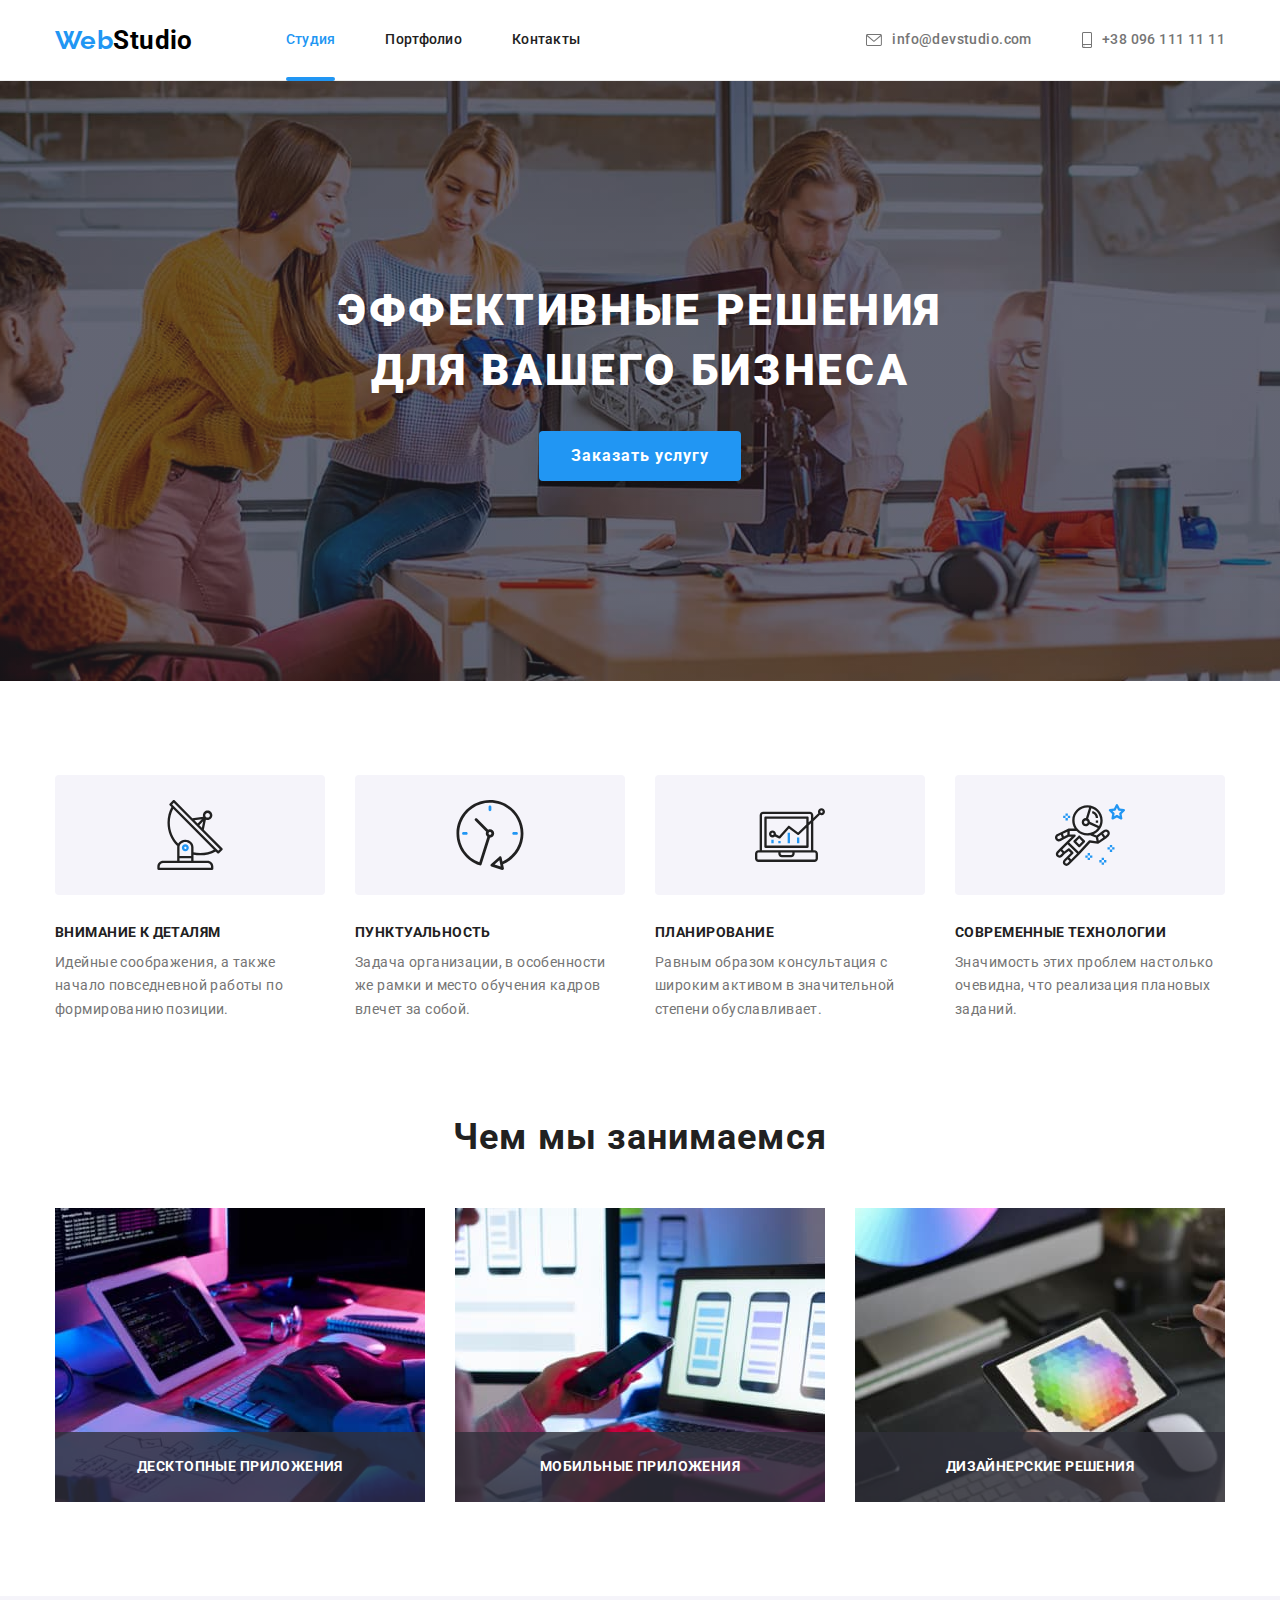
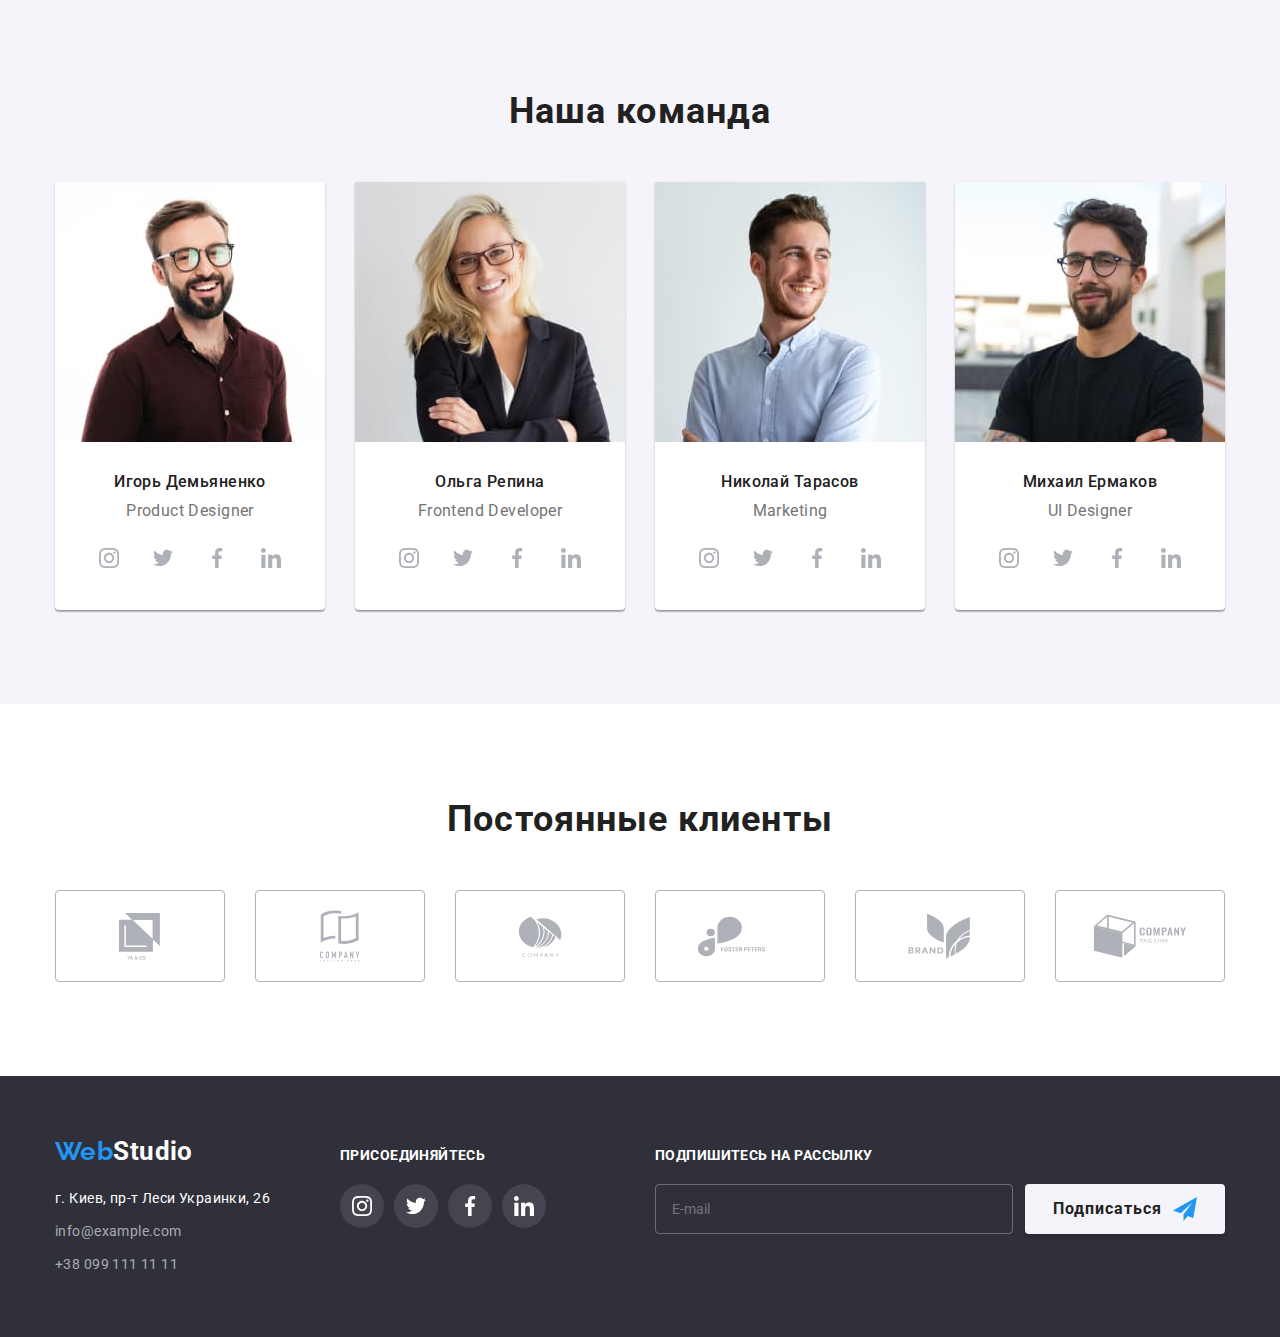
==== commit ebd81418: "add email input validation rule" ====
--- a/index.html
+++ b/index.html
@@ -132,7 +132,7 @@
             Эффективные решения <br />
             для вашего бизнеса
           </h1>
-          <button type="button" class="btn-page" data-modal-open>
+          <button type="button" class="btn-page" data-order-open>
             Заказать услугу
           </button>
         </div>
@@ -741,7 +741,11 @@
               placeholder="E-mail"
               class="mailing-form__input"
             />
-            <button type="submit" class="btn-page mailing-form__btn">
+            <button
+              type="submit"
+              class="mailing-form__btn"
+              data-subscribe-button
+            >
               Подписаться
               <svg width="24" height="24" class="mailing-form__icon">
                 <use href="./images/icon.svg#icon-send"></use>
@@ -755,6 +759,6 @@
       <div class="modal"></div>
     </div>
     <script src="./js/mobile-menu.js" type="module"></script>
-    <script src="./js/renderOrder.js" type="module"></script>
+    <script src="./js/render.js" type="module"></script>
   </body>
 </html>
--- a/css/main.min.css
+++ b/css/main.min.css
@@ -1 +1 @@
-h1,h2,h3,h4,h5,h6,p,ul{margin:0;padding:0}body{background-color:#fff;color:#757575;font-family:"Roboto",sans-serif;font-size:14px;line-height:1.7;letter-spacing:.03em}body.modal-open{overflow:hidden}img{display:block;max-width:100%;height:auto}.link{text-decoration:none}.list{list-style:none}.visually-hidden{position:absolute;clip:rect(0 0 0 0);width:1px;height:1px;margin:-1px}.clients-menu__link,.quality-menu__icon,.contacts__link,.nav,.social__link,.btn-page{display:flex;align-items:center}.logo{font-family:Raleway;font-weight:700;font-size:26px;line-height:1.19;color:#2196f3;transition:color 250ms cubic-bezier(0.4, 0, 0.2, 1)}.btn-page{margin-left:auto;margin-right:auto;justify-content:space-between;border-style:none;border-radius:4px;min-width:200px;font-weight:700;font-size:16px;line-height:1.88;letter-spacing:.06em;color:#fff;background-color:#2196f3;cursor:pointer;box-shadow:0px 4px 4px rgba(0,0,0,.15);transition:color 250ms cubic-bezier(0.4, 0, 0.2, 1),background-color 250ms cubic-bezier(0.4, 0, 0.2, 1)}.btn-page:hover,.btn-page:focus{color:#212121;background-color:#f5f4fa}.container{margin:0 auto;padding-left:15px;padding-right:15px}@media screen and (min-width: 480px){.container{width:480px}}@media screen and (min-width: 768px){.container{width:768px}}@media screen and (min-width: 1200px){.container{width:1200px}}.section{padding-top:60px;padding-bottom:60px}@media screen and (min-width: 1200px){.section{padding-top:94px;padding-bottom:94px}}.title{margin-bottom:30px;font-weight:700;font-size:28px;line-height:1.18;text-align:center;letter-spacing:.03em;color:#212121}@media screen and (min-width: 1200px){.title{margin-bottom:50px;font-size:36px;line-height:1.17}}.social{display:flex;justify-content:center}.social__item{width:44px;height:44px}.social__item:not(:last-child){margin-right:10px}.social__link{justify-content:center;width:100%;height:100%;border-radius:50%;background-color:#fff;transition:background-color 250ms cubic-bezier(0.4, 0, 0.2, 1)}.social__link:hover,.social__link:focus{background-color:#2196f3}.social__icon{width:20px;height:20px;fill:#afb1b8;transition:fill 250ms cubic-bezier(0.4, 0, 0.2, 1)}.social__link:hover .social__icon,.social__link:focus .social__icon{fill:#fff}.backdrop{position:fixed;top:0;left:0;right:0;bottom:0;padding:94px 15px;overflow:auto;background-color:rgba(0,0,0,.2);opacity:1;z-index:3;transition:opacity 250ms cubic-bezier(0.4, 0, 0.2, 1),visibility 250ms cubic-bezier(0.4, 0, 0.2, 1)}.backdrop.is-hidden{visibility:hidden;opacity:0;pointer-events:none}.backdrop.is-hidden .modal{opacity:0;transform:translate(-50%, -50%),scale(0.1)}.modal{position:relative;padding:40px;background-color:#fff;box-shadow:0px 1px 3px rgba(0,0,0,.12),0px 1px 1px rgba(0,0,0,.14),0px 2px 1px rgba(0,0,0,.2);border-radius:4px;opacity:1;transform:scale(1);transition:transform 250ms cubic-bezier(0.4, 0, 0.2, 1),opacity 250ms cubic-bezier(0.4, 0, 0.2, 1)}@media screen and (min-width: 768px){.modal{position:absolute;top:50%;left:50%;max-width:450px;width:100%;height:auto;max-height:100%;transform:translate(-50%, -50%);overflow-y:auto}}@media screen and (min-width: 1200px){.modal{max-width:528px}}.modal__button{z-index:4;position:absolute;top:8px;right:8px;width:30px;height:30px;border-radius:50%;padding:0;display:flex;align-items:center;justify-content:center;border-style:none;border:1px solid rgba(0,0,0,.1);background-color:#fff;font-weight:700;cursor:pointer;transition:background-color 250ms cubic-bezier(0.4, 0, 0.2, 1)}.modal__icon{transition:fill 250ms cubic-bezier(0.4, 0, 0.2, 1)}.modal__button:hover .modal__icon,.modal__button:focus .modal__icon{fill:#2196f3}.modal__title{font-weight:700;font-size:20px;line-height:1.15;color:#212121;margin-bottom:12px;text-align:center}.header{position:relative;border-bottom:1px solid #ececec}@media screen and (min-width: 768px){.header__logo{margin-right:88px}}@media screen and (min-width: 1200px){.header__logo{margin-right:93px}}.header__logo--black{color:#000;font-family:"Roboto",sans-serif;transition:color 250ms cubic-bezier(0.4, 0, 0.2, 1)}.header__logo:hover .header__logo--black,.header__logo:focus .header__logo--black{color:#2196f3}.btn-menu{margin-top:10px;margin-bottom:10px;margin-left:auto;z-index:3;display:inline-flex;border-style:none;padding:0;cursor:pointer;background-color:rgba(0,0,0,0)}@media screen and (min-width: 768px){.btn-menu{display:none}}.btn-menu.is-open .btn-menu__icon-close{display:block}.btn-menu__icons{transition:fill 250ms cubic-bezier(0.4, 0, 0.2, 1)}.btn-menu:hover .btn-menu__icons,.btn-menu:focus .btn-menu__icons{fill:#2196f3}.btn-menu__icon-close{display:none}.btn-menu.is-open .btn-menu__icon-close{display:block}.btn-menu.is-open .btn-menu__icon-menu{display:none;fill:#000}@media screen and (max-width: 767px){.menu-container{display:flex;flex-direction:column;justify-content:space-between;visibility:hidden;opacity:0;pointer-events:none;position:absolute;top:0;left:0;width:100vw;height:100vh;padding:48px 40px;z-index:2;background-color:#fff;transform:translateY(-100%);transition:opacity 250ms cubic-bezier(0.4, 0, 0.2, 1),transform 250ms cubic-bezier(0.4, 0, 0.2, 1)}.menu-container.is-open{visibility:visible;opacity:1;pointer-events:visible;transform:translateY(0)}}@media screen and (min-width: 768px){.menu-container{display:flex;align-items:center;justify-content:space-between;flex-grow:1}}@media screen and (min-width: 768px){.nav__site{display:flex;align-items:center}}@media screen and (max-width: 767px){.nav__item:not(:last-child){margin-bottom:32px}.menu-container.is-open .nav__item{transform:translateX(-100%);animation:slideRight 250ms forwards;animation-delay:350ms}.menu-container.is-open .nav__item:nth-child(2){animation-delay:450ms}.menu-container.is-open .nav__item:last-child{animation-delay:550ms}}@keyframes slideRight{0%{transform:translateX(-100%)}100%{transform:translateX(0)}}@media screen and (min-width: 768px){.nav__item:not(last-child){margin-right:50px}}.nav__link{display:block;font-weight:500;font-size:40px;line-height:1.18;letter-spacing:.02em;color:#212121;transition:color 250ms cubic-bezier(0.4, 0, 0.2, 1)}.nav__link:hover,.nav__link:focus{color:#2196f3}@media screen and (min-width: 768px){.nav__link{padding-top:32px;padding-bottom:32px;font-size:14px;line-height:1.14}}.nav__link--active{color:#2196f3}@media screen and (min-width: 768px){.nav__item--active{position:relative}.nav__item--active::after{position:absolute;content:"";bottom:-1px;left:0;display:block;width:100%;height:4px;background-color:#2196f3;border-radius:2px}}@media screen and (max-width: 767px){.contacts{margin-bottom:64px}}@media screen and (min-width: 768px){.contacts{display:flex;flex-direction:column-reverse;margin-left:auto}}@media screen and (min-width: 1200px){.contacts{flex-direction:row-reverse}}@media screen and (max-width: 767px){.contacts__item:not(:last-child){margin-bottom:32px}}@media screen and (min-width: 768px)and (max-width: 1199px){.contacts__item:not(:first-child){margin-bottom:10px}}@media screen and (min-width: 1200px){.contacts__item:not(:first-child){margin-right:50px}}.contacts__link{font-family:Roboto;font-style:normal;font-weight:500;font-size:24px;line-height:1.17;color:inherit;fill:currentColor;transition:color 250ms cubic-bezier(0.4, 0, 0.2, 1)}.contacts__link:hover,.contacts__link:focus{color:#2196f3}@media screen and (min-width: 372px)and (max-width: 767px){.contacts__item:first-child .contacts__link{font-size:34px}}@media screen and (min-width: 768px){.contacts__link{font-size:12px}}@media screen and (min-width: 1200px){.contacts__link{font-size:14px;line-height:1.14}}.contacts__icon{display:none}@media screen and (min-width: 768px){.contacts__icon{display:block;margin-right:8px}}@media screen and (min-width: 1200px){.contacts__icon{display:block;margin-right:10px}}.social-network{display:flex;flex-wrap:wrap}@media screen and (min-width: 768px){.social-network{display:none}}.social-network__list{position:relative}.social-network__list:not(:last-child){margin-right:20px}@media screen and (min-width: 366px){.social-network__list:not(:last-child):after{position:absolute;top:0;right:-10px;content:"";display:block;width:1px;height:22px;background-color:rgba(33,33,33,.2)}}.social-network__link{display:block;font-weight:500;font-size:18px;line-height:1.22;letter-spacing:.02em;color:#2196f3;transition:color 250ms cubic-bezier(0.4, 0, 0.2, 1)}.social-network__link:hover,.social-network__link:focus{color:#757575}.hero{max-width:100%;padding-top:118px;padding-bottom:118px;margin-left:auto;margin-right:auto;background-image:linear-gradient(to right, rgba(47, 48, 58, 0.4), rgba(47, 48, 58, 0.4)),url(../images/hero-bg/hero-bg-480.jpg);background-repeat:no-repeat;background-position:center;background-size:cover;background-color:#c4c4c4;text-align:center}@media(min-device-pixel-ratio: 2),(min-resolution: 192dpi),(min-resolution: 2dppx){.hero{background-image:linear-gradient(to right, rgba(47, 48, 58, 0.4), rgba(47, 48, 58, 0.4)),url(../images/hero-bg/hero-bg-480@2x.jpg)}}@media screen and (min-width: 480px){.hero{background-image:linear-gradient(to right, rgba(47, 48, 58, 0.4), rgba(47, 48, 58, 0.4)),url(../images/hero-bg/hero-bg-768.jpg)}}@media screen and (min-width: 480px)and (min-device-pixel-ratio: 2),screen and (min-width: 480px)and (min-resolution: 192dpi),screen and (min-width: 480px)and (min-resolution: 2dppx){.hero{background-image:linear-gradient(to right, rgba(47, 48, 58, 0.4), rgba(47, 48, 58, 0.4)),url(../images/hero-bg/hero-bg-768@2x.jpg)}}@media screen and (min-width: 768px){.hero{background-image:linear-gradient(to right, rgba(47, 48, 58, 0.4), rgba(47, 48, 58, 0.4)),url(../images/hero-bg/hero-bg-1600.jpg)}}@media screen and (min-width: 768px)and (min-device-pixel-ratio: 2),screen and (min-width: 768px)and (min-resolution: 192dpi),screen and (min-width: 768px)and (min-resolution: 2dppx){.hero{background-image:linear-gradient(to right, rgba(47, 48, 58, 0.4), rgba(47, 48, 58, 0.4)),url(../images/hero-bg/hero-bg-1600@2x.jpg)}}@media screen and (min-width: 1200px){.hero{padding-top:200px;padding-bottom:200px}}.hero .btn-page{padding:10px 32px}.hero__title{margin-bottom:30px;font-weight:900;font-size:20px;line-height:1.62;letter-spacing:.06em;text-transform:uppercase;color:#fff}@media screen and (min-width: 480px){.hero__title{font-size:26px}}@media screen and (min-width: 1200px){.hero__title{font-size:44px;line-height:1.36}}@media screen and (min-width: 768px){.quality-menu{display:flex;flex-wrap:wrap;margin-top:-30px;margin-left:-30px}}@media screen and (min-width: 768px){.quality-menu__item{width:calc((100% / 2) - 30px);margin-top:30px;margin-left:30px}}@media screen and (min-width: 1200px){.quality-menu__item{width:calc((100% / 4) - 30px);margin-top:30px;margin-left:30px}}@media screen and (max-width: 767px){.quality-menu__item:not(:last-child){margin-bottom:30px}}.quality-menu__icon{margin-bottom:30px;justify-content:center;padding-top:25px;padding-bottom:25px;background-color:#f5f4fa;border-radius:4px}.quality-menu__title{margin-bottom:10px;font-size:14px;font-weight:700;line-height:1.14;text-transform:uppercase;color:#212121}@media screen and (max-width: 767px){.quality-menu__title{text-align:center}}.work{padding-top:0}@media screen and (max-width: 1199px){.work{display:none}}.work-menu{display:flex;flex-wrap:wrap;margin-top:-30px;margin-left:-30px}.work-menu__item{width:calc((100% / 3) - 30px);margin-top:30px;margin-left:30px}.work-menu__overlay{position:relative}.work-menu__text{position:absolute;bottom:0;left:0;right:0;padding-top:27px;padding-bottom:27px;font-weight:700;line-height:1.14;text-align:center;text-transform:uppercase;background:rgba(47,48,58,.8);color:#fff}.team{background-color:#f5f4fa}@media screen and (min-width: 768px){.teammates{display:flex;flex-wrap:wrap;margin-top:-30px;margin-left:-30px}}.teammates__item{background-color:#fff;box-shadow:0px 1px 3px rgba(0,0,0,.12),0px 1px 1px rgba(0,0,0,.14),0px 2px 1px rgba(0,0,0,.2);border-radius:0px 0px 4px 4px}@media screen and (min-width: 768px){.teammates__item{width:calc((100% / 2) - 30px);margin-top:30px;margin-left:30px}}@media screen and (min-width: 1200px){.teammates__item{width:calc((100% / 4) - 30px);margin-top:30px;margin-left:30px}}@media screen and (max-width: 767px){.teammates__item:not(:last-child){margin-bottom:30px}}.teammates__meta{padding-top:30px;padding-bottom:30px;text-align:center}.teammates__title{margin-bottom:10px;font-weight:500;font-size:16px;line-height:1.19;color:#212121}.teammates__text{margin-bottom:16px;font-size:16px;line-height:1.19;text-align:center}.clients-menu{display:flex;flex-wrap:wrap;margin-top:-30px;margin-left:-30px}.clients-menu__item{width:calc((100% / 2) - 30px);margin-top:30px;margin-left:30px;height:92px}@media screen and (min-width: 768px){.clients-menu__item{width:calc((100% / 3) - 30px);margin-top:30px;margin-left:30px}}@media screen and (min-width: 1200px){.clients-menu__item{width:calc((100% / 6) - 30px);margin-top:30px;margin-left:30px}}.clients-menu__link{justify-content:center;width:100%;height:100%;border:1px solid #afb1b8;border-radius:4px;transition:border-color 250ms cubic-bezier(0.4, 0, 0.2, 1)}.clients-menu__link:hover,.clients-menu__link:focus{border-color:#2196f3}.clients-menu__icon{fill:#afb1b8;transition:fill 250ms cubic-bezier(0.4, 0, 0.2, 1)}.clients-menu__link:hover .clients-menu__icon,.clients-menu__link:focus .clients-menu__icon{fill:#2196f3}.footer{padding-top:60px;padding-bottom:60px;background-color:#2f303a}@media screen and (max-width: 1199px){.footer__container{text-align:center}}@media screen and (min-width: 768px){.footer__container{display:flex;flex-wrap:wrap;align-items:baseline;justify-content:space-around}}@media screen and (max-width: 1199px){.footer__item:not(:last-child){margin-bottom:60px}}@media screen and (min-width: 1200px){.footer__item:first-child{margin-right:70px}}@media screen and (min-width: 1200px){.footer__item:last-child{margin-left:auto}}.footer__logo{display:block;margin-bottom:20px}.footer__logo:hover,.footer__logo:focus{color:#fff}.footer__logo--white{font-family:"Roboto",sans-serif;color:#fff}.address__text{margin-bottom:9px;font-style:normal;color:#fff}.address__contacts{flex-direction:column}.address__contacts>.address__item:not(:last-child){margin-bottom:9px}.address__link{font-style:normal;color:rgba(255,255,255,.6);transition:color 250ms cubic-bezier(0.4, 0, 0.2, 1)}.address__link:hover,.address__link:focus{color:#2196f3}.footer__title{display:inline-block;margin-bottom:20px;font-weight:700;font-size:14px;line-height:1.14;text-transform:uppercase;color:#fff}.footer__link{background-color:rgba(255,255,255,.1);transition:background-color 250ms cubic-bezier(0.4, 0, 0.2, 1)}.footer__icon{fill:#fff;transition:fill 250ms cubic-bezier(0.4, 0, 0.2, 1)}.mailing__title{display:inline-block;margin-bottom:20px;font-weight:700;font-size:14px;line-height:1.14;text-transform:uppercase;color:#fff}@media screen and (min-width: 1200px){.mailing-form{display:flex}}.mailing-form__input{width:90%;height:50px;padding:15px 16px;border:1px solid rgba(255,255,255,.3);box-sizing:border-box;border-radius:4px;background-color:rgba(0,0,0,0);color:#fff;transition:border 250ms cubic-bezier(0.4, 0, 0.2, 1)}.mailing-form__input:hover,.mailing-form__input:focus{outline:none;border-color:#2196f3}@media screen and (max-width: 1199px){.mailing-form__input{margin-bottom:20px}}@media screen and (min-width: 480px){.mailing-form__input{width:450px}}@media screen and (min-width: 1200px){.mailing-form__input{width:358px;margin-right:12px}}.mailing-form__btn{padding:10px 28px}.mailing-form__icon{fill:#fff;transition:fill 250ms cubic-bezier(0.4, 0, 0.2, 1)}.mailing-form__btn:hover .mailing-form__icon,.mailing-form__btn:focus .mailing-form__icon{fill:#2196f3}.portfolio__filter{display:flex;margin-bottom:40px;flex-wrap:wrap}@media screen and (min-width: 768px){.portfolio__filter{justify-content:center;margin-bottom:30px}}@media screen and (min-width: 1200px){.portfolio__filter{justify-content:center;margin-bottom:50px}}@media screen and (max-width: 767px){.filter__item:nth-child(-n+3){margin-bottom:15px}}.filter__item:not(:last-child){margin-right:8px}.filter__button{border-style:none;border-radius:4px;padding:6px 22px;cursor:pointer;color:#212121;background-color:#f5f4fa;font-weight:500;font-size:16px;line-height:1.63;transition:color 250ms cubic-bezier(0.4, 0, 0.2, 1),background-color 250ms cubic-bezier(0.4, 0, 0.2, 1),box-shadow 250ms cubic-bezier(0.4, 0, 0.2, 1)}.filter__button:hover,.filter__button:focus{color:#fff;background-color:#2196f3;box-shadow:0px 3px 1px rgba(0,0,0,.1),0px 1px 2px rgba(0,0,0,.08),0px 2px 2px rgba(0,0,0,.12)}.filter__button--active{color:#fff;background-color:#2196f3;transition:color 250ms cubic-bezier(0.4, 0, 0.2, 1),background-color 250ms cubic-bezier(0.4, 0, 0.2, 1),box-shadow 250ms cubic-bezier(0.4, 0, 0.2, 1)}@media screen and (min-width: 768px){.projects{display:flex;flex-wrap:wrap;margin-top:-30px;margin-left:-30px}}@media screen and (min-width: 768px){.projects__item{width:calc((100% / 2) - 30px);margin-top:30px;margin-left:30px}}@media screen and (min-width: 1200px){.projects__item{width:calc((100% / 3) - 30px);margin-top:30px;margin-left:30px}}.projects__item:nth-child(3n){animation:portfolioCardsInit .5s cubic-bezier(0.39, 0.575, 0.565, 1)}.projects__item:nth-child(2n){animation:portfolioCardsInit 1s cubic-bezier(0.39, 0.575, 0.565, 1)}@media screen and (max-width: 767px){.projects__item{animation:portfolioCardsInit .5s cubic-bezier(0.39, 0.575, 0.565, 1)}}@media screen and (min-width: 1200px){.projects__item:not(:last-child){margin-bottom:30px}}.projects__link{display:block;transition:box-shadow 250ms cubic-bezier(0.4, 0, 0.2, 1)}.projects__link:hover,.projects__link:focus{box-shadow:0px 1px 1px rgba(0,0,0,.12),0px 4px 4px rgba(0,0,0,.06),1px 4px 6px rgba(0,0,0,.16)}@media screen and (min-width: 768px){.projects__link{display:flex;flex-direction:column}}@media screen and (min-width: 768px)and (max-width: 1199px){.projects__link{height:100%}}@media screen and (min-width: 1200px){.projects__link{max-height:100%}}.projects__meta{padding:20px 24px;border-right:1px solid #eee;border-bottom:1px solid #eee;border-left:1px solid #eee}@media screen and (max-width: 1199px){.projects__meta{flex-grow:1}}.projects__title{margin-bottom:4px;font-weight:700;font-size:18px;line-height:2;letter-spacing:.06em;color:#212121}.projects__text{font-size:16px;line-height:1.88;color:#757575}.projects__overlay{position:relative;overflow:hidden}.projects__overlay-text{position:absolute;top:0;left:0;width:100%;height:100%;padding:77px 24px;font-size:18px;line-height:1.56;color:#fff;background-color:rgba(33,150,243,.9);transform:translateY(100%);transition:transform 250ms cubic-bezier(0.4, 0, 0.2, 1)}.projects__link:hover .projects__overlay-text,.projects__link:focus .projects__overlay-text{transform:translateY(0)}@media screen and (max-width: 479px){.projects__overlay-text{font-size:12px;line-height:1.75}}@media screen and (min-width: 786px){.projects__overlay-text{padding:49px 24px}}@media screen and (min-width: 1200px){.projects__overlay-text{padding:63px 24px}}@keyframes portfolioCardsInit{0%{transform:translateX(-100%);opacity:0}100%{transform:translateX(0);opacity:1}}.modal-form__group{margin-bottom:10px}.modal-form__group:nth-last-of-type(2){margin-bottom:20px}.modal-form__group:last-of-type{margin-bottom:30px}.modal-group__field{margin-bottom:10px}.modal-group__label{font-size:12px;line-height:1.17;letter-spacing:.01em}.modal-group__overlay{position:relative;display:block}.modal-group__input{width:100%;height:40px;padding:11px 12px 11px 42px;border:1px solid rgba(33,33,33,.2);border-radius:4px;transition:border 250ms cubic-bezier(0.4, 0, 0.2, 1)}.modal-group__input:focus,.modal-group__input:hover,.modal-group__input:not(:placeholder-shown){border-color:#2196f3;outline:none}.modal-group__icon{width:18px;height:18px;position:absolute;top:50%;left:12px;transform:translateY(-50%);transition:fill 250ms cubic-bezier(0.4, 0, 0.2, 1)}.modal-group__input:focus+.modal-group__icon,.modal-group__input:hover+.modal-group__icon,.modal-group__input:not(:placeholder-shown)+.modal-group__icon{fill:#2196f3}.modal-group__input--comment{height:120px;padding:12px 16px;resize:none}.agreement__checkbox{position:absolute;width:1px;height:1px;margin:-1px;border:none;padding:0;clip:rect(0 0 0 0);overflow:hidden}.agreement__check{width:16px;height:15px;display:flex;margin-right:5px;border:2px solid #212121;border-radius:2px;transition:border 250ms cubic-bezier(0.4, 0, 0.2, 1)}.agreement__checkbox:focus~.agreement__check{border-color:#2196f3}.agreement__field:hover .agreement__check{border-color:#2196f3}.agreement__checkbox:checked~.agreement__check{border-color:#2196f3;background-color:#2196f3}.agreement__icon{fill:rgba(0,0,0,0)}.agreement__checkbox:checked~.agreement__check .agreement__icon{fill:#fff}.agreement__field{display:flex;justify-content:center;align-items:center;cursor:pointer;font-size:12px;line-height:1.17}@media screen and (min-width: 1200px){.agreement__field{font-size:14px;line-height:1.7}}@media screen and (min-width: 1200px){.agreement__text{margin-right:5px}}.agreement__link{position:relative;text-decoration-line:none;color:#2196f3;transition:color 250ms cubic-bezier(0.4, 0, 0.2, 1)}.agreement__link:after{position:absolute;content:"";display:block;bottom:1%;left:0;width:100%;height:1px;background-color:#2196f3}.agreement__link:hover,.agreement__link:focus{color:#757575}.modal-form__btn{padding:10px 55px;background-color:#188ce8}/*# sourceMappingURL=main.min.css.map */+h1,h2,h3,h4,h5,h6,p,ul{margin:0;padding:0}body{background-color:#fff;color:#757575;font-family:"Roboto",sans-serif;font-size:14px;line-height:1.7;letter-spacing:.03em}body.modal-open{overflow:hidden}img{display:block;max-width:100%;height:auto}.link{text-decoration:none}.list{list-style:none}.visually-hidden{position:absolute;clip:rect(0 0 0 0);width:1px;height:1px;margin:-1px}.mailing-form__btn,.clients-menu__link,.quality-menu__icon,.contacts__link,.nav,.social__link,.btn-page{display:flex;align-items:center}.logo{font-family:Raleway;font-weight:700;font-size:26px;line-height:1.19;color:#2196f3;transition:color 250ms cubic-bezier(0.4, 0, 0.2, 1)}.btn-page{margin-left:auto;margin-right:auto;justify-content:space-between;border-style:none;border-radius:4px;min-width:200px;font-weight:700;font-size:16px;line-height:1.88;letter-spacing:.06em;color:#fff;background-color:#2196f3;cursor:pointer;box-shadow:0px 4px 4px rgba(0,0,0,.15);transition:color 250ms cubic-bezier(0.4, 0, 0.2, 1),background-color 250ms cubic-bezier(0.4, 0, 0.2, 1)}.btn-page:hover,.btn-page:focus{color:#212121;background-color:#f5f4fa}.container{margin:0 auto;padding-left:15px;padding-right:15px}@media screen and (min-width: 480px){.container{width:480px}}@media screen and (min-width: 768px){.container{width:768px}}@media screen and (min-width: 1200px){.container{width:1200px}}.section{padding-top:60px;padding-bottom:60px}@media screen and (min-width: 1200px){.section{padding-top:94px;padding-bottom:94px}}.title{margin-bottom:30px;font-weight:700;font-size:28px;line-height:1.18;text-align:center;letter-spacing:.03em;color:#212121}@media screen and (min-width: 1200px){.title{margin-bottom:50px;font-size:36px;line-height:1.17}}.social{display:flex;justify-content:center}.social__item{width:44px;height:44px}.social__item:not(:last-child){margin-right:10px}.social__link{justify-content:center;width:100%;height:100%;border-radius:50%;background-color:#fff;transition:background-color 250ms cubic-bezier(0.4, 0, 0.2, 1)}.social__link:hover,.social__link:focus{background-color:#2196f3}.social__icon{width:20px;height:20px;fill:#afb1b8;transition:fill 250ms cubic-bezier(0.4, 0, 0.2, 1)}.social__link:hover .social__icon,.social__link:focus .social__icon{fill:#fff}.backdrop{position:fixed;top:0;left:0;right:0;bottom:0;padding:94px 15px;overflow:auto;background-color:rgba(0,0,0,.2);opacity:1;z-index:3;transition:opacity 250ms cubic-bezier(0.4, 0, 0.2, 1),visibility 250ms cubic-bezier(0.4, 0, 0.2, 1)}.backdrop.is-hidden{visibility:hidden;opacity:0;pointer-events:none}.backdrop.is-hidden .modal{opacity:0;transform:translate(-50%, -50%),scale(0.1)}.modal{position:relative;padding:40px;background-color:#fff;box-shadow:0px 1px 3px rgba(0,0,0,.12),0px 1px 1px rgba(0,0,0,.14),0px 2px 1px rgba(0,0,0,.2);border-radius:4px;opacity:1;transform:scale(1);transition:transform 250ms cubic-bezier(0.4, 0, 0.2, 1),opacity 250ms cubic-bezier(0.4, 0, 0.2, 1)}@media screen and (min-width: 768px){.modal{position:absolute;top:50%;left:50%;max-width:450px;width:100%;height:auto;max-height:100%;transform:translate(-50%, -50%);overflow-y:auto}}@media screen and (min-width: 1200px){.modal{max-width:528px}}.modal__button{z-index:4;position:absolute;top:8px;right:8px;width:30px;height:30px;border-radius:50%;padding:0;display:flex;align-items:center;justify-content:center;border-style:none;border:1px solid rgba(0,0,0,.1);background-color:#fff;font-weight:700;cursor:pointer;transition:background-color 250ms cubic-bezier(0.4, 0, 0.2, 1)}.modal__icon{transition:fill 250ms cubic-bezier(0.4, 0, 0.2, 1)}.modal__button:hover .modal__icon,.modal__button:focus .modal__icon{fill:#2196f3}.modal__title{font-weight:700;font-size:20px;line-height:1.15;color:#212121;margin-bottom:12px;text-align:center}.header{position:relative;border-bottom:1px solid #ececec}@media screen and (min-width: 768px){.header__logo{margin-right:88px}}@media screen and (min-width: 1200px){.header__logo{margin-right:93px}}.header__logo--black{color:#000;font-family:"Roboto",sans-serif;transition:color 250ms cubic-bezier(0.4, 0, 0.2, 1)}.header__logo:hover .header__logo--black,.header__logo:focus .header__logo--black{color:#2196f3}.btn-menu{margin-top:10px;margin-bottom:10px;margin-left:auto;z-index:3;display:inline-flex;border-style:none;padding:0;cursor:pointer;background-color:rgba(0,0,0,0)}@media screen and (min-width: 768px){.btn-menu{display:none}}.btn-menu.is-open .btn-menu__icon-close{display:block}.btn-menu__icons{transition:fill 250ms cubic-bezier(0.4, 0, 0.2, 1)}.btn-menu:hover .btn-menu__icons,.btn-menu:focus .btn-menu__icons{fill:#2196f3}.btn-menu__icon-close{display:none}.btn-menu.is-open .btn-menu__icon-close{display:block}.btn-menu.is-open .btn-menu__icon-menu{display:none;fill:#000}@media screen and (max-width: 767px){.menu-container{display:flex;flex-direction:column;justify-content:space-between;visibility:hidden;opacity:0;pointer-events:none;position:absolute;top:0;left:0;width:100vw;height:100vh;padding:48px 40px;z-index:2;background-color:#fff;transform:translateY(-100%);transition:opacity 250ms cubic-bezier(0.4, 0, 0.2, 1),transform 250ms cubic-bezier(0.4, 0, 0.2, 1)}.menu-container.is-open{visibility:visible;opacity:1;pointer-events:visible;transform:translateY(0)}}@media screen and (min-width: 768px){.menu-container{display:flex;align-items:center;justify-content:space-between;flex-grow:1}}@media screen and (min-width: 768px){.nav__site{display:flex;align-items:center}}@media screen and (max-width: 767px){.nav__item:not(:last-child){margin-bottom:32px}.menu-container.is-open .nav__item{transform:translateX(-100%);animation:slideRight 250ms forwards;animation-delay:350ms}.menu-container.is-open .nav__item:nth-child(2){animation-delay:450ms}.menu-container.is-open .nav__item:last-child{animation-delay:550ms}}@keyframes slideRight{0%{transform:translateX(-100%)}100%{transform:translateX(0)}}@media screen and (min-width: 768px){.nav__item:not(last-child){margin-right:50px}}.nav__link{display:block;font-weight:500;font-size:40px;line-height:1.18;letter-spacing:.02em;color:#212121;transition:color 250ms cubic-bezier(0.4, 0, 0.2, 1)}.nav__link:hover,.nav__link:focus{color:#2196f3}@media screen and (min-width: 768px){.nav__link{padding-top:32px;padding-bottom:32px;font-size:14px;line-height:1.14}}.nav__link--active{color:#2196f3}@media screen and (min-width: 768px){.nav__item--active{position:relative}.nav__item--active::after{position:absolute;content:"";bottom:-1px;left:0;display:block;width:100%;height:4px;background-color:#2196f3;border-radius:2px}}@media screen and (max-width: 767px){.contacts{margin-bottom:64px}}@media screen and (min-width: 768px){.contacts{display:flex;flex-direction:column-reverse;margin-left:auto}}@media screen and (min-width: 1200px){.contacts{flex-direction:row-reverse}}@media screen and (max-width: 767px){.contacts__item:not(:last-child){margin-bottom:32px}}@media screen and (min-width: 768px)and (max-width: 1199px){.contacts__item:not(:first-child){margin-bottom:10px}}@media screen and (min-width: 1200px){.contacts__item:not(:first-child){margin-right:50px}}.contacts__link{font-family:Roboto;font-style:normal;font-weight:500;font-size:24px;line-height:1.17;color:inherit;fill:currentColor;transition:color 250ms cubic-bezier(0.4, 0, 0.2, 1)}.contacts__link:hover,.contacts__link:focus{color:#2196f3}@media screen and (min-width: 372px)and (max-width: 767px){.contacts__item:first-child .contacts__link{font-size:34px}}@media screen and (min-width: 768px){.contacts__link{font-size:12px}}@media screen and (min-width: 1200px){.contacts__link{font-size:14px;line-height:1.14}}.contacts__icon{display:none}@media screen and (min-width: 768px){.contacts__icon{display:block;margin-right:8px}}@media screen and (min-width: 1200px){.contacts__icon{display:block;margin-right:10px}}.social-network{display:flex;flex-wrap:wrap}@media screen and (min-width: 768px){.social-network{display:none}}.social-network__list{position:relative}.social-network__list:not(:last-child){margin-right:20px}@media screen and (min-width: 366px){.social-network__list:not(:last-child):after{position:absolute;top:0;right:-10px;content:"";display:block;width:1px;height:22px;background-color:rgba(33,33,33,.2)}}.social-network__link{display:block;font-weight:500;font-size:18px;line-height:1.22;letter-spacing:.02em;color:#2196f3;transition:color 250ms cubic-bezier(0.4, 0, 0.2, 1)}.social-network__link:hover,.social-network__link:focus{color:#757575}.hero{max-width:100%;padding-top:118px;padding-bottom:118px;margin-left:auto;margin-right:auto;background-image:linear-gradient(to right, rgba(47, 48, 58, 0.4), rgba(47, 48, 58, 0.4)),url(../images/hero-bg/hero-bg-480.jpg);background-repeat:no-repeat;background-position:center;background-size:cover;background-color:#c4c4c4;text-align:center}@media(min-device-pixel-ratio: 2),(min-resolution: 192dpi),(min-resolution: 2dppx){.hero{background-image:linear-gradient(to right, rgba(47, 48, 58, 0.4), rgba(47, 48, 58, 0.4)),url(../images/hero-bg/hero-bg-480@2x.jpg)}}@media screen and (min-width: 480px){.hero{background-image:linear-gradient(to right, rgba(47, 48, 58, 0.4), rgba(47, 48, 58, 0.4)),url(../images/hero-bg/hero-bg-768.jpg)}}@media screen and (min-width: 480px)and (min-device-pixel-ratio: 2),screen and (min-width: 480px)and (min-resolution: 192dpi),screen and (min-width: 480px)and (min-resolution: 2dppx){.hero{background-image:linear-gradient(to right, rgba(47, 48, 58, 0.4), rgba(47, 48, 58, 0.4)),url(../images/hero-bg/hero-bg-768@2x.jpg)}}@media screen and (min-width: 768px){.hero{background-image:linear-gradient(to right, rgba(47, 48, 58, 0.4), rgba(47, 48, 58, 0.4)),url(../images/hero-bg/hero-bg-1600.jpg)}}@media screen and (min-width: 768px)and (min-device-pixel-ratio: 2),screen and (min-width: 768px)and (min-resolution: 192dpi),screen and (min-width: 768px)and (min-resolution: 2dppx){.hero{background-image:linear-gradient(to right, rgba(47, 48, 58, 0.4), rgba(47, 48, 58, 0.4)),url(../images/hero-bg/hero-bg-1600@2x.jpg)}}@media screen and (min-width: 1200px){.hero{padding-top:200px;padding-bottom:200px}}.hero .btn-page{padding:10px 32px}.hero__title{margin-bottom:30px;font-weight:900;font-size:20px;line-height:1.62;letter-spacing:.06em;text-transform:uppercase;color:#fff}@media screen and (min-width: 480px){.hero__title{font-size:26px}}@media screen and (min-width: 1200px){.hero__title{font-size:44px;line-height:1.36}}@media screen and (min-width: 768px){.quality-menu{display:flex;flex-wrap:wrap;margin-top:-30px;margin-left:-30px}}@media screen and (min-width: 768px){.quality-menu__item{width:calc((100% / 2) - 30px);margin-top:30px;margin-left:30px}}@media screen and (min-width: 1200px){.quality-menu__item{width:calc((100% / 4) - 30px);margin-top:30px;margin-left:30px}}@media screen and (max-width: 767px){.quality-menu__item:not(:last-child){margin-bottom:30px}}.quality-menu__icon{margin-bottom:30px;justify-content:center;padding-top:25px;padding-bottom:25px;background-color:#f5f4fa;border-radius:4px}.quality-menu__title{margin-bottom:10px;font-size:14px;font-weight:700;line-height:1.14;text-transform:uppercase;color:#212121}@media screen and (max-width: 767px){.quality-menu__title{text-align:center}}.work{padding-top:0}@media screen and (max-width: 1199px){.work{display:none}}.work-menu{display:flex;flex-wrap:wrap;margin-top:-30px;margin-left:-30px}.work-menu__item{width:calc((100% / 3) - 30px);margin-top:30px;margin-left:30px}.work-menu__overlay{position:relative}.work-menu__text{position:absolute;bottom:0;left:0;right:0;padding-top:27px;padding-bottom:27px;font-weight:700;line-height:1.14;text-align:center;text-transform:uppercase;background:rgba(47,48,58,.8);color:#fff}.team{background-color:#f5f4fa}@media screen and (min-width: 768px){.teammates{display:flex;flex-wrap:wrap;margin-top:-30px;margin-left:-30px}}.teammates__item{background-color:#fff;box-shadow:0px 1px 3px rgba(0,0,0,.12),0px 1px 1px rgba(0,0,0,.14),0px 2px 1px rgba(0,0,0,.2);border-radius:0px 0px 4px 4px}@media screen and (min-width: 768px){.teammates__item{width:calc((100% / 2) - 30px);margin-top:30px;margin-left:30px}}@media screen and (min-width: 1200px){.teammates__item{width:calc((100% / 4) - 30px);margin-top:30px;margin-left:30px}}@media screen and (max-width: 767px){.teammates__item:not(:last-child){margin-bottom:30px}}.teammates__meta{padding-top:30px;padding-bottom:30px;text-align:center}.teammates__title{margin-bottom:10px;font-weight:500;font-size:16px;line-height:1.19;color:#212121}.teammates__text{margin-bottom:16px;font-size:16px;line-height:1.19;text-align:center}.clients-menu{display:flex;flex-wrap:wrap;margin-top:-30px;margin-left:-30px}.clients-menu__item{width:calc((100% / 2) - 30px);margin-top:30px;margin-left:30px;height:92px}@media screen and (min-width: 768px){.clients-menu__item{width:calc((100% / 3) - 30px);margin-top:30px;margin-left:30px}}@media screen and (min-width: 1200px){.clients-menu__item{width:calc((100% / 6) - 30px);margin-top:30px;margin-left:30px}}.clients-menu__link{justify-content:center;width:100%;height:100%;border:1px solid #afb1b8;border-radius:4px;transition:border-color 250ms cubic-bezier(0.4, 0, 0.2, 1)}.clients-menu__link:hover,.clients-menu__link:focus{border-color:#2196f3}.clients-menu__icon{fill:#afb1b8;transition:fill 250ms cubic-bezier(0.4, 0, 0.2, 1)}.clients-menu__link:hover .clients-menu__icon,.clients-menu__link:focus .clients-menu__icon{fill:#2196f3}.footer{padding-top:60px;padding-bottom:60px;background-color:#2f303a}@media screen and (max-width: 1199px){.footer__container{text-align:center}}@media screen and (min-width: 768px){.footer__container{display:flex;flex-wrap:wrap;align-items:baseline;justify-content:space-around}}@media screen and (max-width: 1199px){.footer__item:not(:last-child){margin-bottom:60px}}@media screen and (min-width: 1200px){.footer__item:first-child{margin-right:70px}}@media screen and (min-width: 1200px){.footer__item:last-child{margin-left:auto}}.footer__logo{display:block;margin-bottom:20px}.footer__logo:hover,.footer__logo:focus{color:#fff}.footer__logo--white{font-family:"Roboto",sans-serif;color:#fff}.address__text{margin-bottom:9px;font-style:normal;color:#fff}.address__contacts{flex-direction:column}.address__contacts>.address__item:not(:last-child){margin-bottom:9px}.address__link{font-style:normal;color:rgba(255,255,255,.6);transition:color 250ms cubic-bezier(0.4, 0, 0.2, 1)}.address__link:hover,.address__link:focus{color:#2196f3}.footer__title{display:inline-block;margin-bottom:20px;font-weight:700;font-size:14px;line-height:1.14;text-transform:uppercase;color:#fff}.footer__link{background-color:rgba(255,255,255,.1);transition:background-color 250ms cubic-bezier(0.4, 0, 0.2, 1)}.footer__icon{fill:#fff;transition:fill 250ms cubic-bezier(0.4, 0, 0.2, 1)}.mailing__title{display:inline-block;margin-bottom:20px;font-weight:700;font-size:14px;line-height:1.14;text-transform:uppercase;color:#fff}@media screen and (min-width: 1200px){.mailing-form{display:flex}}.mailing-form__input{width:90%;height:50px;padding:15px 16px;border:1px solid rgba(255,255,255,.3);box-sizing:border-box;border-radius:4px;background-color:rgba(0,0,0,0);color:#fff;transition:border 250ms cubic-bezier(0.4, 0, 0.2, 1)}.mailing-form__input:hover,.mailing-form__input:focus{outline:none;border-color:#2196f3}@media screen and (max-width: 1199px){.mailing-form__input{margin-bottom:20px}}@media screen and (min-width: 480px){.mailing-form__input{width:450px}}@media screen and (min-width: 1200px){.mailing-form__input{width:358px;margin-right:12px}}.mailing-form__icon{fill:#2196f3;transition:fill 250ms cubic-bezier(0.4, 0, 0.2, 1)}.mailing-form__btn{margin-left:auto;margin-right:auto;padding:10px 28px;justify-content:space-between;border-style:none;border-radius:4px;min-width:200px;font-weight:700;font-size:16px;line-height:1.88;letter-spacing:.06em;color:#212121;background-color:#f5f4fa;cursor:pointer;box-shadow:0px 4px 4px rgba(0,0,0,.15);transition:color 250ms cubic-bezier(0.4, 0, 0.2, 1),background-color 250ms cubic-bezier(0.4, 0, 0.2, 1)}.mailing-form__btn.mailing-form__btn--resolved{color:#fff;background-color:#2196f3}.mailing-form__btn.mailing-form__btn--resolved:hover,.mailing-form__btn.mailing-form__btn--resolved:focus{color:#212121;background-color:#f5f4fa}.mailing-form__btn.mailing-form__btn--resolved .mailing-form__icon{fill:#fff}.mailing-form__btn.mailing-form__btn--resolved:hover .mailing-form__icon,.mailing-form__btn.mailing-form__btn--resolved:focus .mailing-form__icon{fill:#2196f3}.portfolio__filter{display:flex;margin-bottom:40px;flex-wrap:wrap}@media screen and (min-width: 768px){.portfolio__filter{justify-content:center;margin-bottom:30px}}@media screen and (min-width: 1200px){.portfolio__filter{justify-content:center;margin-bottom:50px}}@media screen and (max-width: 767px){.filter__item:nth-child(-n+3){margin-bottom:15px}}.filter__item:not(:last-child){margin-right:8px}.filter__button{border-style:none;border-radius:4px;padding:6px 22px;cursor:pointer;color:#212121;background-color:#f5f4fa;font-weight:500;font-size:16px;line-height:1.63;transition:color 250ms cubic-bezier(0.4, 0, 0.2, 1),background-color 250ms cubic-bezier(0.4, 0, 0.2, 1),box-shadow 250ms cubic-bezier(0.4, 0, 0.2, 1)}.filter__button:hover,.filter__button:focus{color:#fff;background-color:#2196f3;box-shadow:0px 3px 1px rgba(0,0,0,.1),0px 1px 2px rgba(0,0,0,.08),0px 2px 2px rgba(0,0,0,.12)}.filter__button--active{color:#fff;background-color:#2196f3;transition:color 250ms cubic-bezier(0.4, 0, 0.2, 1),background-color 250ms cubic-bezier(0.4, 0, 0.2, 1),box-shadow 250ms cubic-bezier(0.4, 0, 0.2, 1)}@media screen and (min-width: 768px){.projects{display:flex;flex-wrap:wrap;margin-top:-30px;margin-left:-30px}}@media screen and (min-width: 768px){.projects__item{width:calc((100% / 2) - 30px);margin-top:30px;margin-left:30px}}@media screen and (min-width: 1200px){.projects__item{width:calc((100% / 3) - 30px);margin-top:30px;margin-left:30px}}.projects__item:nth-child(3n){animation:portfolioCardsInit .5s cubic-bezier(0.39, 0.575, 0.565, 1)}.projects__item:nth-child(2n){animation:portfolioCardsInit 1s cubic-bezier(0.39, 0.575, 0.565, 1)}@media screen and (max-width: 767px){.projects__item{animation:portfolioCardsInit .5s cubic-bezier(0.39, 0.575, 0.565, 1)}}@media screen and (min-width: 1200px){.projects__item:not(:last-child){margin-bottom:30px}}.projects__link{display:block;transition:box-shadow 250ms cubic-bezier(0.4, 0, 0.2, 1)}.projects__link:hover,.projects__link:focus{box-shadow:0px 1px 1px rgba(0,0,0,.12),0px 4px 4px rgba(0,0,0,.06),1px 4px 6px rgba(0,0,0,.16)}@media screen and (min-width: 768px){.projects__link{display:flex;flex-direction:column}}@media screen and (min-width: 768px)and (max-width: 1199px){.projects__link{height:100%}}@media screen and (min-width: 1200px){.projects__link{max-height:100%}}.projects__meta{padding:20px 24px;border-right:1px solid #eee;border-bottom:1px solid #eee;border-left:1px solid #eee}@media screen and (max-width: 1199px){.projects__meta{flex-grow:1}}.projects__title{margin-bottom:4px;font-weight:700;font-size:18px;line-height:2;letter-spacing:.06em;color:#212121}.projects__text{font-size:16px;line-height:1.88;color:#757575}.projects__overlay{position:relative;overflow:hidden}.projects__overlay-text{position:absolute;top:0;left:0;width:100%;height:100%;padding:77px 24px;font-size:18px;line-height:1.56;color:#fff;background-color:rgba(33,150,243,.9);transform:translateY(100%);transition:transform 250ms cubic-bezier(0.4, 0, 0.2, 1)}.projects__link:hover .projects__overlay-text,.projects__link:focus .projects__overlay-text{transform:translateY(0)}@media screen and (max-width: 479px){.projects__overlay-text{font-size:12px;line-height:1.75}}@media screen and (min-width: 786px){.projects__overlay-text{padding:49px 24px}}@media screen and (min-width: 1200px){.projects__overlay-text{padding:63px 24px}}@keyframes portfolioCardsInit{0%{transform:translateX(-100%);opacity:0}100%{transform:translateX(0);opacity:1}}.modal-form__group{margin-bottom:10px}.modal-form__group:nth-last-of-type(2){margin-bottom:20px}.modal-form__group:last-of-type{margin-bottom:30px}.modal-group__field{margin-bottom:10px}.modal-group__label{font-size:12px;line-height:1.17;letter-spacing:.01em}.modal-group__overlay{position:relative;display:block}.modal-group__input{width:100%;height:40px;padding:11px 12px 11px 42px;border:1px solid rgba(33,33,33,.2);border-radius:4px;transition:border 250ms cubic-bezier(0.4, 0, 0.2, 1)}.modal-group__input:focus,.modal-group__input:hover,.modal-group__input:not(:placeholder-shown){border-color:#2196f3;outline:none}.modal-group__icon{width:18px;height:18px;position:absolute;top:50%;left:12px;transform:translateY(-50%);transition:fill 250ms cubic-bezier(0.4, 0, 0.2, 1)}.modal-group__input:focus+.modal-group__icon,.modal-group__input:hover+.modal-group__icon,.modal-group__input:not(:placeholder-shown)+.modal-group__icon{fill:#2196f3}.modal-group__input--comment{height:120px;padding:12px 16px;resize:none}.agreement__checkbox{position:absolute;width:1px;height:1px;margin:-1px;border:none;padding:0;clip:rect(0 0 0 0);overflow:hidden}.agreement__check{width:16px;height:15px;display:flex;margin-right:5px;border:2px solid #212121;border-radius:2px;transition:border 250ms cubic-bezier(0.4, 0, 0.2, 1)}.agreement__checkbox:focus~.agreement__check{border-color:#2196f3}.agreement__field:hover .agreement__check{border-color:#2196f3}.agreement__checkbox:checked~.agreement__check{border-color:#2196f3;background-color:#2196f3}.agreement__icon{fill:rgba(0,0,0,0)}.agreement__checkbox:checked~.agreement__check .agreement__icon{fill:#fff}.agreement__field{display:flex;justify-content:center;align-items:center;cursor:pointer;font-size:12px;line-height:1.17}@media screen and (min-width: 1200px){.agreement__field{font-size:14px;line-height:1.7}}@media screen and (min-width: 1200px){.agreement__text{margin-right:5px}}.agreement__link{position:relative;text-decoration-line:none;color:#2196f3;transition:color 250ms cubic-bezier(0.4, 0, 0.2, 1)}.agreement__link:after{position:absolute;content:"";display:block;bottom:1%;left:0;width:100%;height:1px;background-color:#2196f3}.agreement__link:hover,.agreement__link:focus{color:#757575}.modal-form__btn{padding:10px 55px;background-color:#188ce8}/*# sourceMappingURL=main.min.css.map */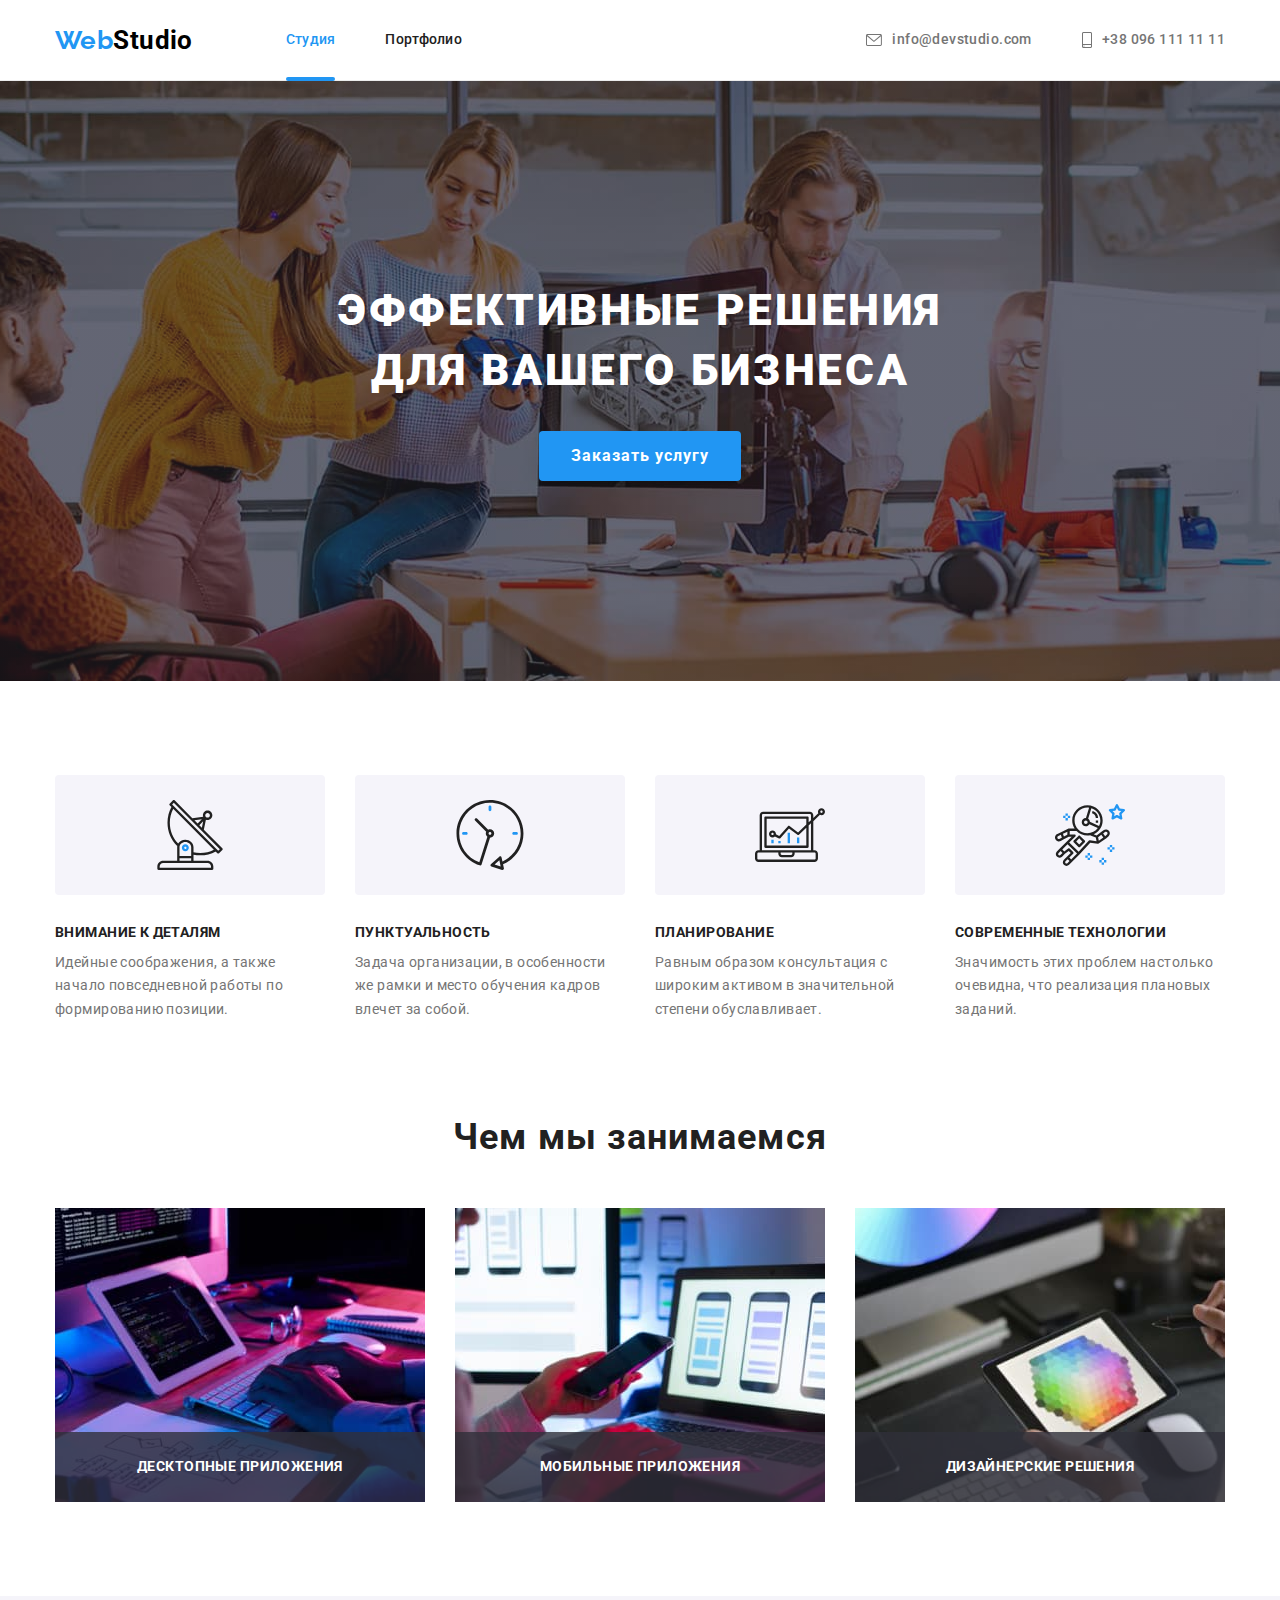
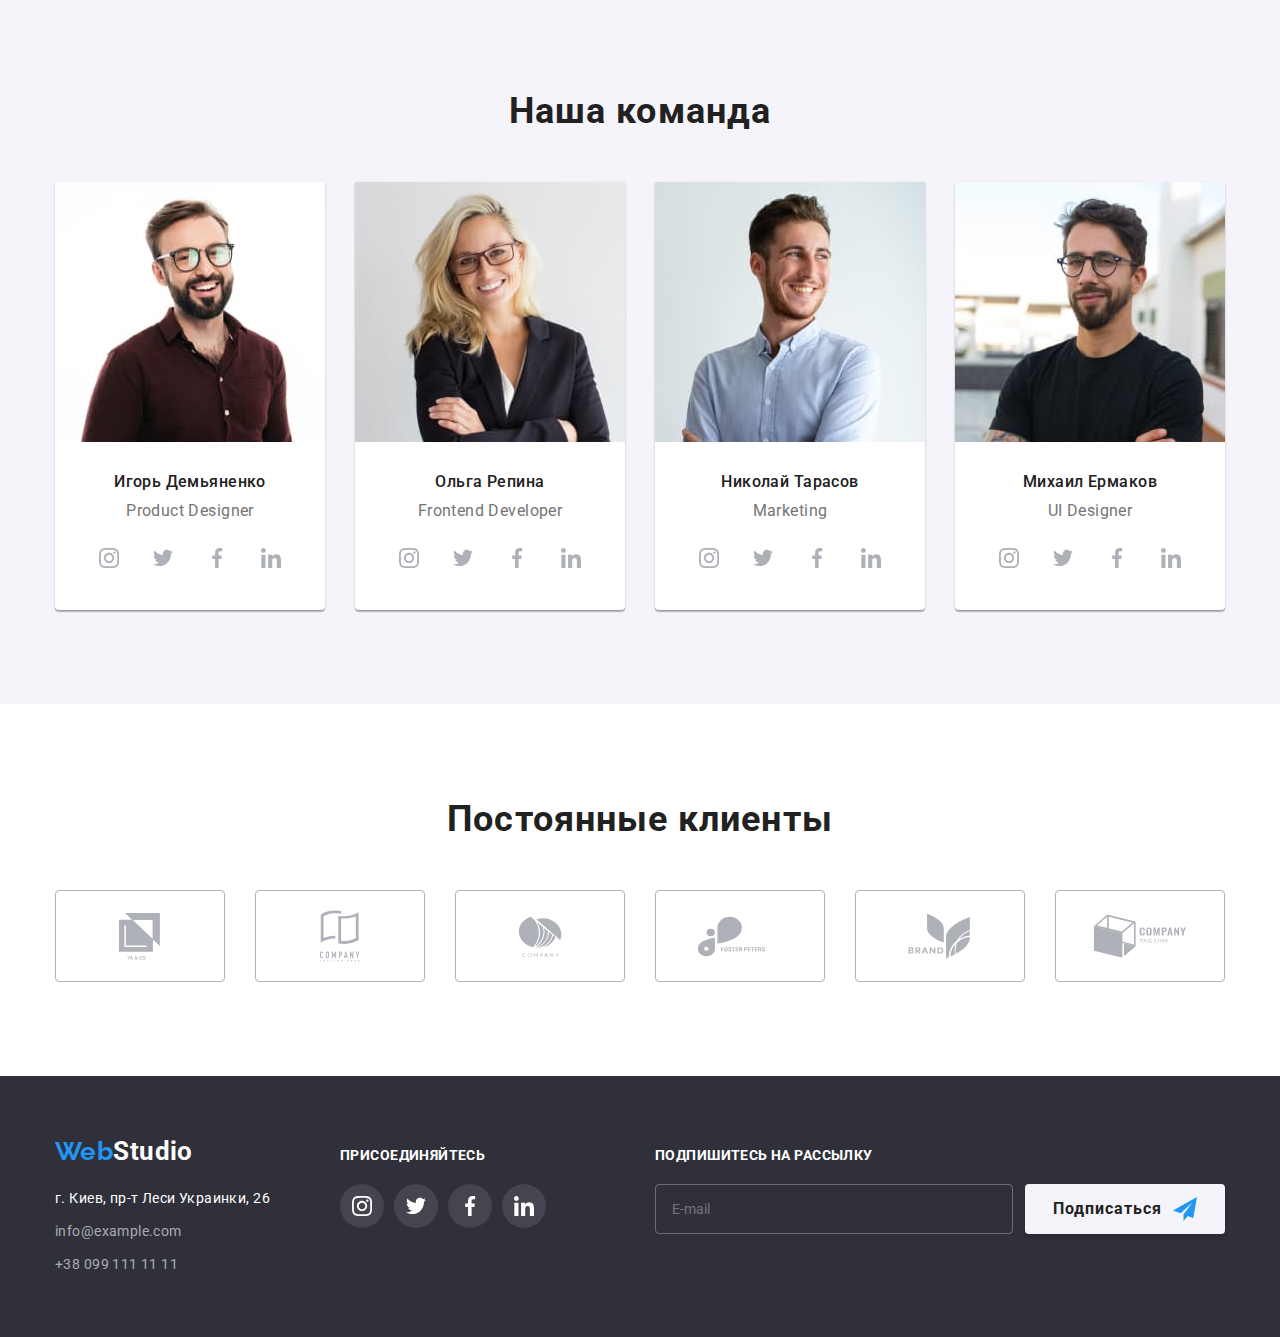
==== commit badd531c: "delete link Contacts" ====
--- a/index.html
+++ b/index.html
@@ -54,9 +54,6 @@
               </li>
               <li class="nav__item">
                 <a href="./portfolio.html" class="nav__link link">Портфолио</a>
-              </li>
-              <li class="nav__item">
-                <a href="" class="nav__link link">Контакты</a>
               </li>
             </ul>
             <div class="menu-container-wrapper">
@@ -760,5 +757,6 @@
     </div>
     <script src="./js/mobile-menu.js" type="module"></script>
     <script src="./js/render.js" type="module"></script>
+    <script src="./js/dataCollection.js" type="module"></script>
   </body>
 </html>
--- a/css/main.min.css
+++ b/css/main.min.css
@@ -1 +1 @@
-h1,h2,h3,h4,h5,h6,p,ul{margin:0;padding:0}body{background-color:#fff;color:#757575;font-family:"Roboto",sans-serif;font-size:14px;line-height:1.7;letter-spacing:.03em}body.modal-open{overflow:hidden}img{display:block;max-width:100%;height:auto}.link{text-decoration:none}.list{list-style:none}.visually-hidden{position:absolute;clip:rect(0 0 0 0);width:1px;height:1px;margin:-1px}.mailing-form__btn,.clients-menu__link,.quality-menu__icon,.contacts__link,.nav,.social__link,.btn-page{display:flex;align-items:center}.logo{font-family:Raleway;font-weight:700;font-size:26px;line-height:1.19;color:#2196f3;transition:color 250ms cubic-bezier(0.4, 0, 0.2, 1)}.btn-page{margin-left:auto;margin-right:auto;justify-content:space-between;border-style:none;border-radius:4px;min-width:200px;font-weight:700;font-size:16px;line-height:1.88;letter-spacing:.06em;color:#fff;background-color:#2196f3;cursor:pointer;box-shadow:0px 4px 4px rgba(0,0,0,.15);transition:color 250ms cubic-bezier(0.4, 0, 0.2, 1),background-color 250ms cubic-bezier(0.4, 0, 0.2, 1)}.btn-page:hover,.btn-page:focus{color:#212121;background-color:#f5f4fa}.container{margin:0 auto;padding-left:15px;padding-right:15px}@media screen and (min-width: 480px){.container{width:480px}}@media screen and (min-width: 768px){.container{width:768px}}@media screen and (min-width: 1200px){.container{width:1200px}}.section{padding-top:60px;padding-bottom:60px}@media screen and (min-width: 1200px){.section{padding-top:94px;padding-bottom:94px}}.title{margin-bottom:30px;font-weight:700;font-size:28px;line-height:1.18;text-align:center;letter-spacing:.03em;color:#212121}@media screen and (min-width: 1200px){.title{margin-bottom:50px;font-size:36px;line-height:1.17}}.social{display:flex;justify-content:center}.social__item{width:44px;height:44px}.social__item:not(:last-child){margin-right:10px}.social__link{justify-content:center;width:100%;height:100%;border-radius:50%;background-color:#fff;transition:background-color 250ms cubic-bezier(0.4, 0, 0.2, 1)}.social__link:hover,.social__link:focus{background-color:#2196f3}.social__icon{width:20px;height:20px;fill:#afb1b8;transition:fill 250ms cubic-bezier(0.4, 0, 0.2, 1)}.social__link:hover .social__icon,.social__link:focus .social__icon{fill:#fff}.backdrop{position:fixed;top:0;left:0;right:0;bottom:0;padding:94px 15px;overflow:auto;background-color:rgba(0,0,0,.2);opacity:1;z-index:3;transition:opacity 250ms cubic-bezier(0.4, 0, 0.2, 1),visibility 250ms cubic-bezier(0.4, 0, 0.2, 1)}.backdrop.is-hidden{visibility:hidden;opacity:0;pointer-events:none}.backdrop.is-hidden .modal{opacity:0;transform:translate(-50%, -50%),scale(0.1)}.modal{position:relative;padding:40px;background-color:#fff;box-shadow:0px 1px 3px rgba(0,0,0,.12),0px 1px 1px rgba(0,0,0,.14),0px 2px 1px rgba(0,0,0,.2);border-radius:4px;opacity:1;transform:scale(1);transition:transform 250ms cubic-bezier(0.4, 0, 0.2, 1),opacity 250ms cubic-bezier(0.4, 0, 0.2, 1)}@media screen and (min-width: 768px){.modal{position:absolute;top:50%;left:50%;max-width:450px;width:100%;height:auto;max-height:100%;transform:translate(-50%, -50%);overflow-y:auto}}@media screen and (min-width: 1200px){.modal{max-width:528px}}.modal__button{z-index:4;position:absolute;top:8px;right:8px;width:30px;height:30px;border-radius:50%;padding:0;display:flex;align-items:center;justify-content:center;border-style:none;border:1px solid rgba(0,0,0,.1);background-color:#fff;font-weight:700;cursor:pointer;transition:background-color 250ms cubic-bezier(0.4, 0, 0.2, 1)}.modal__icon{transition:fill 250ms cubic-bezier(0.4, 0, 0.2, 1)}.modal__button:hover .modal__icon,.modal__button:focus .modal__icon{fill:#2196f3}.modal__title{font-weight:700;font-size:20px;line-height:1.15;color:#212121;margin-bottom:12px;text-align:center}.header{position:relative;border-bottom:1px solid #ececec}@media screen and (min-width: 768px){.header__logo{margin-right:88px}}@media screen and (min-width: 1200px){.header__logo{margin-right:93px}}.header__logo--black{color:#000;font-family:"Roboto",sans-serif;transition:color 250ms cubic-bezier(0.4, 0, 0.2, 1)}.header__logo:hover .header__logo--black,.header__logo:focus .header__logo--black{color:#2196f3}.btn-menu{margin-top:10px;margin-bottom:10px;margin-left:auto;z-index:3;display:inline-flex;border-style:none;padding:0;cursor:pointer;background-color:rgba(0,0,0,0)}@media screen and (min-width: 768px){.btn-menu{display:none}}.btn-menu.is-open .btn-menu__icon-close{display:block}.btn-menu__icons{transition:fill 250ms cubic-bezier(0.4, 0, 0.2, 1)}.btn-menu:hover .btn-menu__icons,.btn-menu:focus .btn-menu__icons{fill:#2196f3}.btn-menu__icon-close{display:none}.btn-menu.is-open .btn-menu__icon-close{display:block}.btn-menu.is-open .btn-menu__icon-menu{display:none;fill:#000}@media screen and (max-width: 767px){.menu-container{display:flex;flex-direction:column;justify-content:space-between;visibility:hidden;opacity:0;pointer-events:none;position:absolute;top:0;left:0;width:100vw;height:100vh;padding:48px 40px;z-index:2;background-color:#fff;transform:translateY(-100%);transition:opacity 250ms cubic-bezier(0.4, 0, 0.2, 1),transform 250ms cubic-bezier(0.4, 0, 0.2, 1)}.menu-container.is-open{visibility:visible;opacity:1;pointer-events:visible;transform:translateY(0)}}@media screen and (min-width: 768px){.menu-container{display:flex;align-items:center;justify-content:space-between;flex-grow:1}}@media screen and (min-width: 768px){.nav__site{display:flex;align-items:center}}@media screen and (max-width: 767px){.nav__item:not(:last-child){margin-bottom:32px}.menu-container.is-open .nav__item{transform:translateX(-100%);animation:slideRight 250ms forwards;animation-delay:350ms}.menu-container.is-open .nav__item:nth-child(2){animation-delay:450ms}.menu-container.is-open .nav__item:last-child{animation-delay:550ms}}@keyframes slideRight{0%{transform:translateX(-100%)}100%{transform:translateX(0)}}@media screen and (min-width: 768px){.nav__item:not(last-child){margin-right:50px}}.nav__link{display:block;font-weight:500;font-size:40px;line-height:1.18;letter-spacing:.02em;color:#212121;transition:color 250ms cubic-bezier(0.4, 0, 0.2, 1)}.nav__link:hover,.nav__link:focus{color:#2196f3}@media screen and (min-width: 768px){.nav__link{padding-top:32px;padding-bottom:32px;font-size:14px;line-height:1.14}}.nav__link--active{color:#2196f3}@media screen and (min-width: 768px){.nav__item--active{position:relative}.nav__item--active::after{position:absolute;content:"";bottom:-1px;left:0;display:block;width:100%;height:4px;background-color:#2196f3;border-radius:2px}}@media screen and (max-width: 767px){.contacts{margin-bottom:64px}}@media screen and (min-width: 768px){.contacts{display:flex;flex-direction:column-reverse;margin-left:auto}}@media screen and (min-width: 1200px){.contacts{flex-direction:row-reverse}}@media screen and (max-width: 767px){.contacts__item:not(:last-child){margin-bottom:32px}}@media screen and (min-width: 768px)and (max-width: 1199px){.contacts__item:not(:first-child){margin-bottom:10px}}@media screen and (min-width: 1200px){.contacts__item:not(:first-child){margin-right:50px}}.contacts__link{font-family:Roboto;font-style:normal;font-weight:500;font-size:24px;line-height:1.17;color:inherit;fill:currentColor;transition:color 250ms cubic-bezier(0.4, 0, 0.2, 1)}.contacts__link:hover,.contacts__link:focus{color:#2196f3}@media screen and (min-width: 372px)and (max-width: 767px){.contacts__item:first-child .contacts__link{font-size:34px}}@media screen and (min-width: 768px){.contacts__link{font-size:12px}}@media screen and (min-width: 1200px){.contacts__link{font-size:14px;line-height:1.14}}.contacts__icon{display:none}@media screen and (min-width: 768px){.contacts__icon{display:block;margin-right:8px}}@media screen and (min-width: 1200px){.contacts__icon{display:block;margin-right:10px}}.social-network{display:flex;flex-wrap:wrap}@media screen and (min-width: 768px){.social-network{display:none}}.social-network__list{position:relative}.social-network__list:not(:last-child){margin-right:20px}@media screen and (min-width: 366px){.social-network__list:not(:last-child):after{position:absolute;top:0;right:-10px;content:"";display:block;width:1px;height:22px;background-color:rgba(33,33,33,.2)}}.social-network__link{display:block;font-weight:500;font-size:18px;line-height:1.22;letter-spacing:.02em;color:#2196f3;transition:color 250ms cubic-bezier(0.4, 0, 0.2, 1)}.social-network__link:hover,.social-network__link:focus{color:#757575}.hero{max-width:100%;padding-top:118px;padding-bottom:118px;margin-left:auto;margin-right:auto;background-image:linear-gradient(to right, rgba(47, 48, 58, 0.4), rgba(47, 48, 58, 0.4)),url(../images/hero-bg/hero-bg-480.jpg);background-repeat:no-repeat;background-position:center;background-size:cover;background-color:#c4c4c4;text-align:center}@media(min-device-pixel-ratio: 2),(min-resolution: 192dpi),(min-resolution: 2dppx){.hero{background-image:linear-gradient(to right, rgba(47, 48, 58, 0.4), rgba(47, 48, 58, 0.4)),url(../images/hero-bg/hero-bg-480@2x.jpg)}}@media screen and (min-width: 480px){.hero{background-image:linear-gradient(to right, rgba(47, 48, 58, 0.4), rgba(47, 48, 58, 0.4)),url(../images/hero-bg/hero-bg-768.jpg)}}@media screen and (min-width: 480px)and (min-device-pixel-ratio: 2),screen and (min-width: 480px)and (min-resolution: 192dpi),screen and (min-width: 480px)and (min-resolution: 2dppx){.hero{background-image:linear-gradient(to right, rgba(47, 48, 58, 0.4), rgba(47, 48, 58, 0.4)),url(../images/hero-bg/hero-bg-768@2x.jpg)}}@media screen and (min-width: 768px){.hero{background-image:linear-gradient(to right, rgba(47, 48, 58, 0.4), rgba(47, 48, 58, 0.4)),url(../images/hero-bg/hero-bg-1600.jpg)}}@media screen and (min-width: 768px)and (min-device-pixel-ratio: 2),screen and (min-width: 768px)and (min-resolution: 192dpi),screen and (min-width: 768px)and (min-resolution: 2dppx){.hero{background-image:linear-gradient(to right, rgba(47, 48, 58, 0.4), rgba(47, 48, 58, 0.4)),url(../images/hero-bg/hero-bg-1600@2x.jpg)}}@media screen and (min-width: 1200px){.hero{padding-top:200px;padding-bottom:200px}}.hero .btn-page{padding:10px 32px}.hero__title{margin-bottom:30px;font-weight:900;font-size:20px;line-height:1.62;letter-spacing:.06em;text-transform:uppercase;color:#fff}@media screen and (min-width: 480px){.hero__title{font-size:26px}}@media screen and (min-width: 1200px){.hero__title{font-size:44px;line-height:1.36}}@media screen and (min-width: 768px){.quality-menu{display:flex;flex-wrap:wrap;margin-top:-30px;margin-left:-30px}}@media screen and (min-width: 768px){.quality-menu__item{width:calc((100% / 2) - 30px);margin-top:30px;margin-left:30px}}@media screen and (min-width: 1200px){.quality-menu__item{width:calc((100% / 4) - 30px);margin-top:30px;margin-left:30px}}@media screen and (max-width: 767px){.quality-menu__item:not(:last-child){margin-bottom:30px}}.quality-menu__icon{margin-bottom:30px;justify-content:center;padding-top:25px;padding-bottom:25px;background-color:#f5f4fa;border-radius:4px}.quality-menu__title{margin-bottom:10px;font-size:14px;font-weight:700;line-height:1.14;text-transform:uppercase;color:#212121}@media screen and (max-width: 767px){.quality-menu__title{text-align:center}}.work{padding-top:0}@media screen and (max-width: 1199px){.work{display:none}}.work-menu{display:flex;flex-wrap:wrap;margin-top:-30px;margin-left:-30px}.work-menu__item{width:calc((100% / 3) - 30px);margin-top:30px;margin-left:30px}.work-menu__overlay{position:relative}.work-menu__text{position:absolute;bottom:0;left:0;right:0;padding-top:27px;padding-bottom:27px;font-weight:700;line-height:1.14;text-align:center;text-transform:uppercase;background:rgba(47,48,58,.8);color:#fff}.team{background-color:#f5f4fa}@media screen and (min-width: 768px){.teammates{display:flex;flex-wrap:wrap;margin-top:-30px;margin-left:-30px}}.teammates__item{background-color:#fff;box-shadow:0px 1px 3px rgba(0,0,0,.12),0px 1px 1px rgba(0,0,0,.14),0px 2px 1px rgba(0,0,0,.2);border-radius:0px 0px 4px 4px}@media screen and (min-width: 768px){.teammates__item{width:calc((100% / 2) - 30px);margin-top:30px;margin-left:30px}}@media screen and (min-width: 1200px){.teammates__item{width:calc((100% / 4) - 30px);margin-top:30px;margin-left:30px}}@media screen and (max-width: 767px){.teammates__item:not(:last-child){margin-bottom:30px}}.teammates__meta{padding-top:30px;padding-bottom:30px;text-align:center}.teammates__title{margin-bottom:10px;font-weight:500;font-size:16px;line-height:1.19;color:#212121}.teammates__text{margin-bottom:16px;font-size:16px;line-height:1.19;text-align:center}.clients-menu{display:flex;flex-wrap:wrap;margin-top:-30px;margin-left:-30px}.clients-menu__item{width:calc((100% / 2) - 30px);margin-top:30px;margin-left:30px;height:92px}@media screen and (min-width: 768px){.clients-menu__item{width:calc((100% / 3) - 30px);margin-top:30px;margin-left:30px}}@media screen and (min-width: 1200px){.clients-menu__item{width:calc((100% / 6) - 30px);margin-top:30px;margin-left:30px}}.clients-menu__link{justify-content:center;width:100%;height:100%;border:1px solid #afb1b8;border-radius:4px;transition:border-color 250ms cubic-bezier(0.4, 0, 0.2, 1)}.clients-menu__link:hover,.clients-menu__link:focus{border-color:#2196f3}.clients-menu__icon{fill:#afb1b8;transition:fill 250ms cubic-bezier(0.4, 0, 0.2, 1)}.clients-menu__link:hover .clients-menu__icon,.clients-menu__link:focus .clients-menu__icon{fill:#2196f3}.footer{padding-top:60px;padding-bottom:60px;background-color:#2f303a}@media screen and (max-width: 1199px){.footer__container{text-align:center}}@media screen and (min-width: 768px){.footer__container{display:flex;flex-wrap:wrap;align-items:baseline;justify-content:space-around}}@media screen and (max-width: 1199px){.footer__item:not(:last-child){margin-bottom:60px}}@media screen and (min-width: 1200px){.footer__item:first-child{margin-right:70px}}@media screen and (min-width: 1200px){.footer__item:last-child{margin-left:auto}}.footer__logo{display:block;margin-bottom:20px}.footer__logo:hover,.footer__logo:focus{color:#fff}.footer__logo--white{font-family:"Roboto",sans-serif;color:#fff}.address__text{margin-bottom:9px;font-style:normal;color:#fff}.address__contacts{flex-direction:column}.address__contacts>.address__item:not(:last-child){margin-bottom:9px}.address__link{font-style:normal;color:rgba(255,255,255,.6);transition:color 250ms cubic-bezier(0.4, 0, 0.2, 1)}.address__link:hover,.address__link:focus{color:#2196f3}.footer__title{display:inline-block;margin-bottom:20px;font-weight:700;font-size:14px;line-height:1.14;text-transform:uppercase;color:#fff}.footer__link{background-color:rgba(255,255,255,.1);transition:background-color 250ms cubic-bezier(0.4, 0, 0.2, 1)}.footer__icon{fill:#fff;transition:fill 250ms cubic-bezier(0.4, 0, 0.2, 1)}.mailing__title{display:inline-block;margin-bottom:20px;font-weight:700;font-size:14px;line-height:1.14;text-transform:uppercase;color:#fff}@media screen and (min-width: 1200px){.mailing-form{display:flex}}.mailing-form__input{width:90%;height:50px;padding:15px 16px;border:1px solid rgba(255,255,255,.3);box-sizing:border-box;border-radius:4px;background-color:rgba(0,0,0,0);color:#fff;transition:border 250ms cubic-bezier(0.4, 0, 0.2, 1)}.mailing-form__input:hover,.mailing-form__input:focus{outline:none;border-color:#2196f3}@media screen and (max-width: 1199px){.mailing-form__input{margin-bottom:20px}}@media screen and (min-width: 480px){.mailing-form__input{width:450px}}@media screen and (min-width: 1200px){.mailing-form__input{width:358px;margin-right:12px}}.mailing-form__icon{fill:#2196f3;transition:fill 250ms cubic-bezier(0.4, 0, 0.2, 1)}.mailing-form__btn{margin-left:auto;margin-right:auto;padding:10px 28px;justify-content:space-between;border-style:none;border-radius:4px;min-width:200px;font-weight:700;font-size:16px;line-height:1.88;letter-spacing:.06em;color:#212121;background-color:#f5f4fa;cursor:pointer;box-shadow:0px 4px 4px rgba(0,0,0,.15);transition:color 250ms cubic-bezier(0.4, 0, 0.2, 1),background-color 250ms cubic-bezier(0.4, 0, 0.2, 1)}.mailing-form__btn.mailing-form__btn--resolved{color:#fff;background-color:#2196f3}.mailing-form__btn.mailing-form__btn--resolved:hover,.mailing-form__btn.mailing-form__btn--resolved:focus{color:#212121;background-color:#f5f4fa}.mailing-form__btn.mailing-form__btn--resolved .mailing-form__icon{fill:#fff}.mailing-form__btn.mailing-form__btn--resolved:hover .mailing-form__icon,.mailing-form__btn.mailing-form__btn--resolved:focus .mailing-form__icon{fill:#2196f3}.portfolio__filter{display:flex;margin-bottom:40px;flex-wrap:wrap}@media screen and (min-width: 768px){.portfolio__filter{justify-content:center;margin-bottom:30px}}@media screen and (min-width: 1200px){.portfolio__filter{justify-content:center;margin-bottom:50px}}@media screen and (max-width: 767px){.filter__item:nth-child(-n+3){margin-bottom:15px}}.filter__item:not(:last-child){margin-right:8px}.filter__button{border-style:none;border-radius:4px;padding:6px 22px;cursor:pointer;color:#212121;background-color:#f5f4fa;font-weight:500;font-size:16px;line-height:1.63;transition:color 250ms cubic-bezier(0.4, 0, 0.2, 1),background-color 250ms cubic-bezier(0.4, 0, 0.2, 1),box-shadow 250ms cubic-bezier(0.4, 0, 0.2, 1)}.filter__button:hover,.filter__button:focus{color:#fff;background-color:#2196f3;box-shadow:0px 3px 1px rgba(0,0,0,.1),0px 1px 2px rgba(0,0,0,.08),0px 2px 2px rgba(0,0,0,.12)}.filter__button--active{color:#fff;background-color:#2196f3;transition:color 250ms cubic-bezier(0.4, 0, 0.2, 1),background-color 250ms cubic-bezier(0.4, 0, 0.2, 1),box-shadow 250ms cubic-bezier(0.4, 0, 0.2, 1)}@media screen and (min-width: 768px){.projects{display:flex;flex-wrap:wrap;margin-top:-30px;margin-left:-30px}}@media screen and (min-width: 768px){.projects__item{width:calc((100% / 2) - 30px);margin-top:30px;margin-left:30px}}@media screen and (min-width: 1200px){.projects__item{width:calc((100% / 3) - 30px);margin-top:30px;margin-left:30px}}.projects__item:nth-child(3n){animation:portfolioCardsInit .5s cubic-bezier(0.39, 0.575, 0.565, 1)}.projects__item:nth-child(2n){animation:portfolioCardsInit 1s cubic-bezier(0.39, 0.575, 0.565, 1)}@media screen and (max-width: 767px){.projects__item{animation:portfolioCardsInit .5s cubic-bezier(0.39, 0.575, 0.565, 1)}}@media screen and (min-width: 1200px){.projects__item:not(:last-child){margin-bottom:30px}}.projects__link{display:block;transition:box-shadow 250ms cubic-bezier(0.4, 0, 0.2, 1)}.projects__link:hover,.projects__link:focus{box-shadow:0px 1px 1px rgba(0,0,0,.12),0px 4px 4px rgba(0,0,0,.06),1px 4px 6px rgba(0,0,0,.16)}@media screen and (min-width: 768px){.projects__link{display:flex;flex-direction:column}}@media screen and (min-width: 768px)and (max-width: 1199px){.projects__link{height:100%}}@media screen and (min-width: 1200px){.projects__link{max-height:100%}}.projects__meta{padding:20px 24px;border-right:1px solid #eee;border-bottom:1px solid #eee;border-left:1px solid #eee}@media screen and (max-width: 1199px){.projects__meta{flex-grow:1}}.projects__title{margin-bottom:4px;font-weight:700;font-size:18px;line-height:2;letter-spacing:.06em;color:#212121}.projects__text{font-size:16px;line-height:1.88;color:#757575}.projects__overlay{position:relative;overflow:hidden}.projects__overlay-text{position:absolute;top:0;left:0;width:100%;height:100%;padding:77px 24px;font-size:18px;line-height:1.56;color:#fff;background-color:rgba(33,150,243,.9);transform:translateY(100%);transition:transform 250ms cubic-bezier(0.4, 0, 0.2, 1)}.projects__link:hover .projects__overlay-text,.projects__link:focus .projects__overlay-text{transform:translateY(0)}@media screen and (max-width: 479px){.projects__overlay-text{font-size:12px;line-height:1.75}}@media screen and (min-width: 786px){.projects__overlay-text{padding:49px 24px}}@media screen and (min-width: 1200px){.projects__overlay-text{padding:63px 24px}}@keyframes portfolioCardsInit{0%{transform:translateX(-100%);opacity:0}100%{transform:translateX(0);opacity:1}}.modal-form__group{margin-bottom:10px}.modal-form__group:nth-last-of-type(2){margin-bottom:20px}.modal-form__group:last-of-type{margin-bottom:30px}.modal-group__field{margin-bottom:10px}.modal-group__label{font-size:12px;line-height:1.17;letter-spacing:.01em}.modal-group__overlay{position:relative;display:block}.modal-group__input{width:100%;height:40px;padding:11px 12px 11px 42px;border:1px solid rgba(33,33,33,.2);border-radius:4px;transition:border 250ms cubic-bezier(0.4, 0, 0.2, 1)}.modal-group__input:focus,.modal-group__input:hover,.modal-group__input:not(:placeholder-shown){border-color:#2196f3;outline:none}.modal-group__icon{width:18px;height:18px;position:absolute;top:50%;left:12px;transform:translateY(-50%);transition:fill 250ms cubic-bezier(0.4, 0, 0.2, 1)}.modal-group__input:focus+.modal-group__icon,.modal-group__input:hover+.modal-group__icon,.modal-group__input:not(:placeholder-shown)+.modal-group__icon{fill:#2196f3}.modal-group__input--comment{height:120px;padding:12px 16px;resize:none}.agreement__checkbox{position:absolute;width:1px;height:1px;margin:-1px;border:none;padding:0;clip:rect(0 0 0 0);overflow:hidden}.agreement__check{width:16px;height:15px;display:flex;margin-right:5px;border:2px solid #212121;border-radius:2px;transition:border 250ms cubic-bezier(0.4, 0, 0.2, 1)}.agreement__checkbox:focus~.agreement__check{border-color:#2196f3}.agreement__field:hover .agreement__check{border-color:#2196f3}.agreement__checkbox:checked~.agreement__check{border-color:#2196f3;background-color:#2196f3}.agreement__icon{fill:rgba(0,0,0,0)}.agreement__checkbox:checked~.agreement__check .agreement__icon{fill:#fff}.agreement__field{display:flex;justify-content:center;align-items:center;cursor:pointer;font-size:12px;line-height:1.17}@media screen and (min-width: 1200px){.agreement__field{font-size:14px;line-height:1.7}}@media screen and (min-width: 1200px){.agreement__text{margin-right:5px}}.agreement__link{position:relative;text-decoration-line:none;color:#2196f3;transition:color 250ms cubic-bezier(0.4, 0, 0.2, 1)}.agreement__link:after{position:absolute;content:"";display:block;bottom:1%;left:0;width:100%;height:1px;background-color:#2196f3}.agreement__link:hover,.agreement__link:focus{color:#757575}.modal-form__btn{padding:10px 55px;background-color:#188ce8}/*# sourceMappingURL=main.min.css.map */+h1,h2,h3,h4,h5,h6,p,ul{margin:0;padding:0}body{background-color:#fff;color:#757575;font-family:"Roboto",sans-serif;font-size:14px;line-height:1.7;letter-spacing:.03em}body.modal-open{overflow:hidden}img{display:block;max-width:100%;height:auto}.link{text-decoration:none}.list{list-style:none}.visually-hidden{position:absolute;clip:rect(0 0 0 0);width:1px;height:1px;margin:-1px}.modal-form__btn,.mailing-form__btn,.clients-menu__link,.quality-menu__icon,.contacts__link,.nav,.social__link,.btn-page{display:flex;align-items:center}.logo{font-family:Raleway;font-weight:700;font-size:26px;line-height:1.19;color:#2196f3;transition:color 250ms cubic-bezier(0.4, 0, 0.2, 1)}.btn-page{margin-left:auto;margin-right:auto;justify-content:space-between;border-style:none;border-radius:4px;min-width:200px;font-weight:700;font-size:16px;line-height:1.88;letter-spacing:.06em;color:#fff;background-color:#2196f3;cursor:pointer;box-shadow:0px 4px 4px rgba(0,0,0,.15);transition:color 250ms cubic-bezier(0.4, 0, 0.2, 1),background-color 250ms cubic-bezier(0.4, 0, 0.2, 1)}.btn-page:hover,.btn-page:focus{color:#212121;background-color:#f5f4fa}.container{margin:0 auto;padding-left:15px;padding-right:15px}@media screen and (min-width: 480px){.container{width:480px}}@media screen and (min-width: 768px){.container{width:768px}}@media screen and (min-width: 1200px){.container{width:1200px}}.section{padding-top:60px;padding-bottom:60px}@media screen and (min-width: 1200px){.section{padding-top:94px;padding-bottom:94px}}.title{margin-bottom:30px;font-weight:700;font-size:28px;line-height:1.18;text-align:center;letter-spacing:.03em;color:#212121}@media screen and (min-width: 1200px){.title{margin-bottom:50px;font-size:36px;line-height:1.17}}.social{display:flex;justify-content:center}.social__item{width:44px;height:44px}.social__item:not(:last-child){margin-right:10px}.social__link{justify-content:center;width:100%;height:100%;border-radius:50%;background-color:#fff;transition:background-color 250ms cubic-bezier(0.4, 0, 0.2, 1)}.social__link:hover,.social__link:focus{background-color:#2196f3}.social__icon{width:20px;height:20px;fill:#afb1b8;transition:fill 250ms cubic-bezier(0.4, 0, 0.2, 1)}.social__link:hover .social__icon,.social__link:focus .social__icon{fill:#fff}.backdrop{position:fixed;top:0;left:0;right:0;bottom:0;padding:94px 15px;overflow:auto;background-color:rgba(0,0,0,.2);opacity:1;z-index:3;transition:opacity 250ms cubic-bezier(0.4, 0, 0.2, 1),visibility 250ms cubic-bezier(0.4, 0, 0.2, 1)}.backdrop.is-hidden{visibility:hidden;opacity:0;pointer-events:none}.backdrop.is-hidden .modal{opacity:0;transform:translate(-50%, -50%),scale(0.1)}.modal{position:relative;padding:40px;background-color:#fff;box-shadow:0px 1px 3px rgba(0,0,0,.12),0px 1px 1px rgba(0,0,0,.14),0px 2px 1px rgba(0,0,0,.2);border-radius:4px;opacity:1;transform:scale(1);transition:transform 250ms cubic-bezier(0.4, 0, 0.2, 1),opacity 250ms cubic-bezier(0.4, 0, 0.2, 1)}@media screen and (min-width: 768px){.modal{position:absolute;top:50%;left:50%;max-width:450px;width:100%;height:auto;max-height:100%;transform:translate(-50%, -50%);overflow-y:auto}}@media screen and (min-width: 1200px){.modal{max-width:528px}}.modal__button{z-index:4;position:absolute;top:8px;right:8px;width:30px;height:30px;border-radius:50%;padding:0;display:flex;align-items:center;justify-content:center;border-style:none;border:1px solid rgba(0,0,0,.1);background-color:#fff;font-weight:700;cursor:pointer;transition:background-color 250ms cubic-bezier(0.4, 0, 0.2, 1)}.modal__icon{transition:fill 250ms cubic-bezier(0.4, 0, 0.2, 1)}.modal__button:hover .modal__icon,.modal__button:focus .modal__icon{fill:#2196f3}.modal__title{font-weight:700;font-size:20px;line-height:1.15;color:#212121;margin-bottom:12px;text-align:center}.header{position:relative;border-bottom:1px solid #ececec}@media screen and (min-width: 768px){.header__logo{margin-right:88px}}@media screen and (min-width: 1200px){.header__logo{margin-right:93px}}.header__logo--black{color:#000;font-family:"Roboto",sans-serif;transition:color 250ms cubic-bezier(0.4, 0, 0.2, 1)}.header__logo:hover .header__logo--black,.header__logo:focus .header__logo--black{color:#2196f3}.btn-menu{margin-top:10px;margin-bottom:10px;margin-left:auto;z-index:3;display:inline-flex;border-style:none;padding:0;cursor:pointer;background-color:rgba(0,0,0,0)}@media screen and (min-width: 768px){.btn-menu{display:none}}.btn-menu.is-open .btn-menu__icon-close{display:block}.btn-menu__icons{transition:fill 250ms cubic-bezier(0.4, 0, 0.2, 1)}.btn-menu:hover .btn-menu__icons,.btn-menu:focus .btn-menu__icons{fill:#2196f3}.btn-menu__icon-close{display:none}.btn-menu.is-open .btn-menu__icon-close{display:block}.btn-menu.is-open .btn-menu__icon-menu{display:none;fill:#000}@media screen and (max-width: 767px){.menu-container{display:flex;flex-direction:column;justify-content:space-between;visibility:hidden;opacity:0;pointer-events:none;position:absolute;top:0;left:0;width:100vw;height:100vh;padding:48px 40px;z-index:2;background-color:#fff;transform:translateY(-100%);transition:opacity 250ms cubic-bezier(0.4, 0, 0.2, 1),transform 250ms cubic-bezier(0.4, 0, 0.2, 1)}.menu-container.is-open{visibility:visible;opacity:1;pointer-events:visible;transform:translateY(0)}}@media screen and (min-width: 768px){.menu-container{display:flex;align-items:center;justify-content:space-between;flex-grow:1}}@media screen and (min-width: 768px){.nav__site{display:flex;align-items:center}}@media screen and (max-width: 767px){.nav__item:not(:last-child){margin-bottom:32px}.menu-container.is-open .nav__item{transform:translateX(-100%);animation:slideRight 250ms forwards;animation-delay:350ms}.menu-container.is-open .nav__item:nth-child(2){animation-delay:450ms}.menu-container.is-open .nav__item:last-child{animation-delay:550ms}}@keyframes slideRight{0%{transform:translateX(-100%)}100%{transform:translateX(0)}}@media screen and (min-width: 768px){.nav__item:not(last-child){margin-right:50px}}.nav__link{display:block;font-weight:500;font-size:40px;line-height:1.18;letter-spacing:.02em;color:#212121;transition:color 250ms cubic-bezier(0.4, 0, 0.2, 1)}.nav__link:hover,.nav__link:focus{color:#2196f3}@media screen and (min-width: 768px){.nav__link{padding-top:32px;padding-bottom:32px;font-size:14px;line-height:1.14}}.nav__link--active{color:#2196f3}@media screen and (min-width: 768px){.nav__item--active{position:relative}.nav__item--active::after{position:absolute;content:"";bottom:-1px;left:0;display:block;width:100%;height:4px;background-color:#2196f3;border-radius:2px}}@media screen and (max-width: 767px){.contacts{margin-bottom:64px}}@media screen and (min-width: 768px){.contacts{display:flex;flex-direction:column-reverse;margin-left:auto}}@media screen and (min-width: 1200px){.contacts{flex-direction:row-reverse}}@media screen and (max-width: 767px){.contacts__item:not(:last-child){margin-bottom:32px}}@media screen and (min-width: 768px)and (max-width: 1199px){.contacts__item:not(:first-child){margin-bottom:10px}}@media screen and (min-width: 1200px){.contacts__item:not(:first-child){margin-right:50px}}.contacts__link{font-family:Roboto;font-style:normal;font-weight:500;font-size:24px;line-height:1.17;color:inherit;fill:currentColor;transition:color 250ms cubic-bezier(0.4, 0, 0.2, 1)}.contacts__link:hover,.contacts__link:focus{color:#2196f3}@media screen and (min-width: 372px)and (max-width: 767px){.contacts__item:first-child .contacts__link{font-size:34px}}@media screen and (min-width: 768px){.contacts__link{font-size:12px}}@media screen and (min-width: 1200px){.contacts__link{font-size:14px;line-height:1.14}}.contacts__icon{display:none}@media screen and (min-width: 768px){.contacts__icon{display:block;margin-right:8px}}@media screen and (min-width: 1200px){.contacts__icon{display:block;margin-right:10px}}.social-network{display:flex;flex-wrap:wrap}@media screen and (min-width: 768px){.social-network{display:none}}.social-network__list{position:relative}.social-network__list:not(:last-child){margin-right:20px}@media screen and (min-width: 366px){.social-network__list:not(:last-child):after{position:absolute;top:0;right:-10px;content:"";display:block;width:1px;height:22px;background-color:rgba(33,33,33,.2)}}.social-network__link{display:block;font-weight:500;font-size:18px;line-height:1.22;letter-spacing:.02em;color:#2196f3;transition:color 250ms cubic-bezier(0.4, 0, 0.2, 1)}.social-network__link:hover,.social-network__link:focus{color:#757575}.hero{max-width:100%;padding-top:118px;padding-bottom:118px;margin-left:auto;margin-right:auto;background-image:linear-gradient(to right, rgba(47, 48, 58, 0.4), rgba(47, 48, 58, 0.4)),url(../images/hero-bg/hero-bg-480.jpg);background-repeat:no-repeat;background-position:center;background-size:cover;background-color:#c4c4c4;text-align:center}@media(min-device-pixel-ratio: 2),(min-resolution: 192dpi),(min-resolution: 2dppx){.hero{background-image:linear-gradient(to right, rgba(47, 48, 58, 0.4), rgba(47, 48, 58, 0.4)),url(../images/hero-bg/hero-bg-480@2x.jpg)}}@media screen and (min-width: 480px){.hero{background-image:linear-gradient(to right, rgba(47, 48, 58, 0.4), rgba(47, 48, 58, 0.4)),url(../images/hero-bg/hero-bg-768.jpg)}}@media screen and (min-width: 480px)and (min-device-pixel-ratio: 2),screen and (min-width: 480px)and (min-resolution: 192dpi),screen and (min-width: 480px)and (min-resolution: 2dppx){.hero{background-image:linear-gradient(to right, rgba(47, 48, 58, 0.4), rgba(47, 48, 58, 0.4)),url(../images/hero-bg/hero-bg-768@2x.jpg)}}@media screen and (min-width: 768px){.hero{background-image:linear-gradient(to right, rgba(47, 48, 58, 0.4), rgba(47, 48, 58, 0.4)),url(../images/hero-bg/hero-bg-1600.jpg)}}@media screen and (min-width: 768px)and (min-device-pixel-ratio: 2),screen and (min-width: 768px)and (min-resolution: 192dpi),screen and (min-width: 768px)and (min-resolution: 2dppx){.hero{background-image:linear-gradient(to right, rgba(47, 48, 58, 0.4), rgba(47, 48, 58, 0.4)),url(../images/hero-bg/hero-bg-1600@2x.jpg)}}@media screen and (min-width: 1200px){.hero{padding-top:200px;padding-bottom:200px}}.hero .btn-page{padding:10px 32px}.hero__title{margin-bottom:30px;font-weight:900;font-size:20px;line-height:1.62;letter-spacing:.06em;text-transform:uppercase;color:#fff}@media screen and (min-width: 480px){.hero__title{font-size:26px}}@media screen and (min-width: 1200px){.hero__title{font-size:44px;line-height:1.36}}@media screen and (min-width: 768px){.quality-menu{display:flex;flex-wrap:wrap;margin-top:-30px;margin-left:-30px}}@media screen and (min-width: 768px){.quality-menu__item{width:calc((100% / 2) - 30px);margin-top:30px;margin-left:30px}}@media screen and (min-width: 1200px){.quality-menu__item{width:calc((100% / 4) - 30px);margin-top:30px;margin-left:30px}}@media screen and (max-width: 767px){.quality-menu__item:not(:last-child){margin-bottom:30px}}.quality-menu__icon{margin-bottom:30px;justify-content:center;padding-top:25px;padding-bottom:25px;background-color:#f5f4fa;border-radius:4px}.quality-menu__title{margin-bottom:10px;font-size:14px;font-weight:700;line-height:1.14;text-transform:uppercase;color:#212121}@media screen and (max-width: 767px){.quality-menu__title{text-align:center}}.work{padding-top:0}@media screen and (max-width: 1199px){.work{display:none}}.work-menu{display:flex;flex-wrap:wrap;margin-top:-30px;margin-left:-30px}.work-menu__item{width:calc((100% / 3) - 30px);margin-top:30px;margin-left:30px}.work-menu__overlay{position:relative}.work-menu__text{position:absolute;bottom:0;left:0;right:0;padding-top:27px;padding-bottom:27px;font-weight:700;line-height:1.14;text-align:center;text-transform:uppercase;background:rgba(47,48,58,.8);color:#fff}.team{background-color:#f5f4fa}@media screen and (min-width: 768px){.teammates{display:flex;flex-wrap:wrap;margin-top:-30px;margin-left:-30px}}.teammates__item{background-color:#fff;box-shadow:0px 1px 3px rgba(0,0,0,.12),0px 1px 1px rgba(0,0,0,.14),0px 2px 1px rgba(0,0,0,.2);border-radius:0px 0px 4px 4px}@media screen and (min-width: 768px){.teammates__item{width:calc((100% / 2) - 30px);margin-top:30px;margin-left:30px}}@media screen and (min-width: 1200px){.teammates__item{width:calc((100% / 4) - 30px);margin-top:30px;margin-left:30px}}@media screen and (max-width: 767px){.teammates__item:not(:last-child){margin-bottom:30px}}.teammates__meta{padding-top:30px;padding-bottom:30px;text-align:center}.teammates__title{margin-bottom:10px;font-weight:500;font-size:16px;line-height:1.19;color:#212121}.teammates__text{margin-bottom:16px;font-size:16px;line-height:1.19;text-align:center}.clients-menu{display:flex;flex-wrap:wrap;margin-top:-30px;margin-left:-30px}.clients-menu__item{width:calc((100% / 2) - 30px);margin-top:30px;margin-left:30px;height:92px}@media screen and (min-width: 768px){.clients-menu__item{width:calc((100% / 3) - 30px);margin-top:30px;margin-left:30px}}@media screen and (min-width: 1200px){.clients-menu__item{width:calc((100% / 6) - 30px);margin-top:30px;margin-left:30px}}.clients-menu__link{justify-content:center;width:100%;height:100%;border:1px solid #afb1b8;border-radius:4px;transition:border-color 250ms cubic-bezier(0.4, 0, 0.2, 1)}.clients-menu__link:hover,.clients-menu__link:focus{border-color:#2196f3}.clients-menu__icon{fill:#afb1b8;transition:fill 250ms cubic-bezier(0.4, 0, 0.2, 1)}.clients-menu__link:hover .clients-menu__icon,.clients-menu__link:focus .clients-menu__icon{fill:#2196f3}.footer{padding-top:60px;padding-bottom:60px;background-color:#2f303a}@media screen and (max-width: 1199px){.footer__container{text-align:center}}@media screen and (min-width: 768px){.footer__container{display:flex;flex-wrap:wrap;align-items:baseline;justify-content:space-around}}@media screen and (max-width: 1199px){.footer__item:not(:last-child){margin-bottom:60px}}@media screen and (min-width: 1200px){.footer__item:first-child{margin-right:70px}}@media screen and (min-width: 1200px){.footer__item:last-child{margin-left:auto}}.footer__logo{display:block;margin-bottom:20px}.footer__logo:hover,.footer__logo:focus{color:#fff}.footer__logo--white{font-family:"Roboto",sans-serif;color:#fff}.address__text{margin-bottom:9px;font-style:normal;color:#fff}.address__contacts{flex-direction:column}.address__contacts>.address__item:not(:last-child){margin-bottom:9px}.address__link{font-style:normal;color:rgba(255,255,255,.6);transition:color 250ms cubic-bezier(0.4, 0, 0.2, 1)}.address__link:hover,.address__link:focus{color:#2196f3}.footer__title{display:inline-block;margin-bottom:20px;font-weight:700;font-size:14px;line-height:1.14;text-transform:uppercase;color:#fff}.footer__link{background-color:rgba(255,255,255,.1);transition:background-color 250ms cubic-bezier(0.4, 0, 0.2, 1)}.footer__icon{fill:#fff;transition:fill 250ms cubic-bezier(0.4, 0, 0.2, 1)}.mailing__title{display:inline-block;margin-bottom:20px;font-weight:700;font-size:14px;line-height:1.14;text-transform:uppercase;color:#fff}@media screen and (min-width: 1200px){.mailing-form{display:flex}}.mailing-form__input{width:90%;height:50px;padding:15px 16px;border:1px solid rgba(255,255,255,.3);box-sizing:border-box;border-radius:4px;background-color:rgba(0,0,0,0);color:#fff;transition:border 250ms cubic-bezier(0.4, 0, 0.2, 1)}.mailing-form__input:hover,.mailing-form__input:focus{outline:none;border-color:#2196f3}@media screen and (max-width: 1199px){.mailing-form__input{margin-bottom:20px}}@media screen and (min-width: 480px){.mailing-form__input{width:450px}}@media screen and (min-width: 1200px){.mailing-form__input{width:358px;margin-right:12px}}.mailing-form__icon{fill:#2196f3;transition:fill 250ms cubic-bezier(0.4, 0, 0.2, 1)}.mailing-form__btn{margin-left:auto;margin-right:auto;padding:10px 28px;justify-content:space-between;border-style:none;border-radius:4px;min-width:200px;font-weight:700;font-size:16px;line-height:1.88;letter-spacing:.06em;color:#212121;background-color:#f5f4fa;cursor:pointer;box-shadow:0px 4px 4px rgba(0,0,0,.15);transition:color 250ms cubic-bezier(0.4, 0, 0.2, 1),background-color 250ms cubic-bezier(0.4, 0, 0.2, 1)}.mailing-form__btn.mailing-form__btn--resolved{color:#fff;background-color:#2196f3}.mailing-form__btn.mailing-form__btn--resolved:hover,.mailing-form__btn.mailing-form__btn--resolved:focus{color:#212121;background-color:#f5f4fa}.mailing-form__btn.mailing-form__btn--resolved .mailing-form__icon{fill:#fff}.mailing-form__btn.mailing-form__btn--resolved:hover .mailing-form__icon,.mailing-form__btn.mailing-form__btn--resolved:focus .mailing-form__icon{fill:#2196f3}.portfolio__filter{display:flex;margin-bottom:40px;flex-wrap:wrap}@media screen and (min-width: 768px){.portfolio__filter{justify-content:center;margin-bottom:30px}}@media screen and (min-width: 1200px){.portfolio__filter{justify-content:center;margin-bottom:50px}}@media screen and (max-width: 767px){.filter__item:nth-child(-n+3){margin-bottom:15px}}.filter__item:not(:last-child){margin-right:8px}.filter__button{border-style:none;border-radius:4px;padding:6px 22px;cursor:pointer;color:#212121;background-color:#f5f4fa;font-weight:500;font-size:16px;line-height:1.63;transition:color 250ms cubic-bezier(0.4, 0, 0.2, 1),background-color 250ms cubic-bezier(0.4, 0, 0.2, 1),box-shadow 250ms cubic-bezier(0.4, 0, 0.2, 1)}.filter__button:hover,.filter__button:focus{color:#fff;background-color:#2196f3;box-shadow:0px 3px 1px rgba(0,0,0,.1),0px 1px 2px rgba(0,0,0,.08),0px 2px 2px rgba(0,0,0,.12)}.filter__button--active{color:#fff;background-color:#2196f3;transition:color 250ms cubic-bezier(0.4, 0, 0.2, 1),background-color 250ms cubic-bezier(0.4, 0, 0.2, 1),box-shadow 250ms cubic-bezier(0.4, 0, 0.2, 1)}@media screen and (min-width: 768px){.projects{display:flex;flex-wrap:wrap;margin-top:-30px;margin-left:-30px}}@media screen and (min-width: 768px){.projects__item{width:calc((100% / 2) - 30px);margin-top:30px;margin-left:30px}}@media screen and (min-width: 1200px){.projects__item{width:calc((100% / 3) - 30px);margin-top:30px;margin-left:30px}}.projects__item:nth-child(3n){animation:portfolioCardsInit .5s cubic-bezier(0.39, 0.575, 0.565, 1)}.projects__item:nth-child(2n){animation:portfolioCardsInit 1s cubic-bezier(0.39, 0.575, 0.565, 1)}@media screen and (max-width: 767px){.projects__item{animation:portfolioCardsInit .5s cubic-bezier(0.39, 0.575, 0.565, 1)}}@media screen and (min-width: 1200px){.projects__item:not(:last-child){margin-bottom:30px}}.projects__link{display:block;transition:box-shadow 250ms cubic-bezier(0.4, 0, 0.2, 1)}.projects__link:hover,.projects__link:focus{box-shadow:0px 1px 1px rgba(0,0,0,.12),0px 4px 4px rgba(0,0,0,.06),1px 4px 6px rgba(0,0,0,.16)}@media screen and (min-width: 768px){.projects__link{display:flex;flex-direction:column}}@media screen and (min-width: 768px)and (max-width: 1199px){.projects__link{height:100%}}@media screen and (min-width: 1200px){.projects__link{max-height:100%}}.projects__meta{padding:20px 24px;border-right:1px solid #eee;border-bottom:1px solid #eee;border-left:1px solid #eee}@media screen and (max-width: 1199px){.projects__meta{flex-grow:1}}.projects__title{margin-bottom:4px;font-weight:700;font-size:18px;line-height:2;letter-spacing:.06em;color:#212121}.projects__text{font-size:16px;line-height:1.88;color:#757575}.projects__overlay{position:relative;overflow:hidden}.projects__overlay-text{position:absolute;top:0;left:0;width:100%;height:100%;padding:77px 24px;font-size:18px;line-height:1.56;color:#fff;background-color:rgba(33,150,243,.9);transform:translateY(100%);transition:transform 250ms cubic-bezier(0.4, 0, 0.2, 1)}.projects__link:hover .projects__overlay-text,.projects__link:focus .projects__overlay-text{transform:translateY(0)}@media screen and (max-width: 479px){.projects__overlay-text{font-size:12px;line-height:1.75}}@media screen and (min-width: 786px){.projects__overlay-text{padding:49px 24px}}@media screen and (min-width: 1200px){.projects__overlay-text{padding:63px 24px}}@keyframes portfolioCardsInit{0%{transform:translateX(-100%);opacity:0}100%{transform:translateX(0);opacity:1}}.modal-form__group{margin-bottom:10px}.modal-form__group:nth-last-of-type(2){margin-bottom:20px}.modal-form__group:last-of-type{margin-bottom:30px}.modal-group__field{margin-bottom:10px}.modal-group__label{font-size:12px;line-height:1.17;letter-spacing:.01em}.modal-group__overlay{position:relative;display:block}.modal-group__input{width:100%;height:40px;padding:11px 12px 11px 42px;border:1px solid rgba(33,33,33,.2);border-radius:4px;transition:border 250ms cubic-bezier(0.4, 0, 0.2, 1)}.modal-group__input:focus,.modal-group__input:hover,.modal-group__input:not(:placeholder-shown){border-color:#2196f3;outline:none}.modal-group__icon{width:18px;height:18px;position:absolute;top:50%;left:12px;transform:translateY(-50%);transition:fill 250ms cubic-bezier(0.4, 0, 0.2, 1)}.modal-group__input:focus+.modal-group__icon,.modal-group__input:hover+.modal-group__icon,.modal-group__input:not(:placeholder-shown)+.modal-group__icon{fill:#2196f3}.modal-group__input--comment{height:120px;padding:12px 16px;resize:none}.agreement__checkbox{position:absolute;width:1px;height:1px;margin:-1px;border:none;padding:0;clip:rect(0 0 0 0);overflow:hidden}.agreement__check{width:16px;height:15px;display:flex;margin-right:5px;border:2px solid #212121;border-radius:2px;transition:border 250ms cubic-bezier(0.4, 0, 0.2, 1)}.agreement__checkbox:focus~.agreement__check{border-color:#2196f3}.agreement__field:hover .agreement__check{border-color:#2196f3}.agreement__checkbox:checked~.agreement__check{border-color:#2196f3;background-color:#2196f3}.agreement__icon{fill:rgba(0,0,0,0)}.agreement__checkbox:checked~.agreement__check .agreement__icon{fill:#fff}.agreement__field{display:flex;justify-content:center;align-items:center;cursor:pointer;font-size:12px;line-height:1.17}@media screen and (min-width: 1200px){.agreement__field{font-size:14px;line-height:1.7}}@media screen and (min-width: 1200px){.agreement__text{margin-right:5px}}.agreement__link{position:relative;text-decoration-line:none;color:#2196f3;transition:color 250ms cubic-bezier(0.4, 0, 0.2, 1)}.agreement__link:after{position:absolute;content:"";display:block;bottom:1%;left:0;width:100%;height:1px;background-color:#2196f3}.agreement__link:hover,.agreement__link:focus{color:#757575}.modal-form__btn{position:relative;padding:10px 55px;margin-left:auto;margin-right:auto;justify-content:space-between;border-style:none;border-radius:4px;min-width:200px;font-weight:700;font-size:16px;line-height:1.88;letter-spacing:.06em;color:#212121;background-color:#f5f4fa;cursor:pointer;box-shadow:0px 4px 4px rgba(0,0,0,.15);transition:color 250ms cubic-bezier(0.4, 0, 0.2, 1),background-color 250ms cubic-bezier(0.4, 0, 0.2, 1)}.modal-form__btn.modal-form__btn--resolved{color:#fff;background-color:#2196f3}.modal-form__btn.modal-form__btn--resolved:hover,.modal-form__btn.modal-form__btn--resolved:focus{color:#212121;background-color:#f5f4fa}[data-tooltip]::after{content:attr(data-tooltip);position:absolute;width:400px;height:30px;padding:10px;display:flex;align-items:center;border-radius:2px;background-color:#2196f3;color:#f5f4fa;opacity:0;transition:1s;pointer-events:none}[data-tooltip]:hover::after,[data-tooltip]:focus-within::after{opacity:1}/*# sourceMappingURL=main.min.css.map */